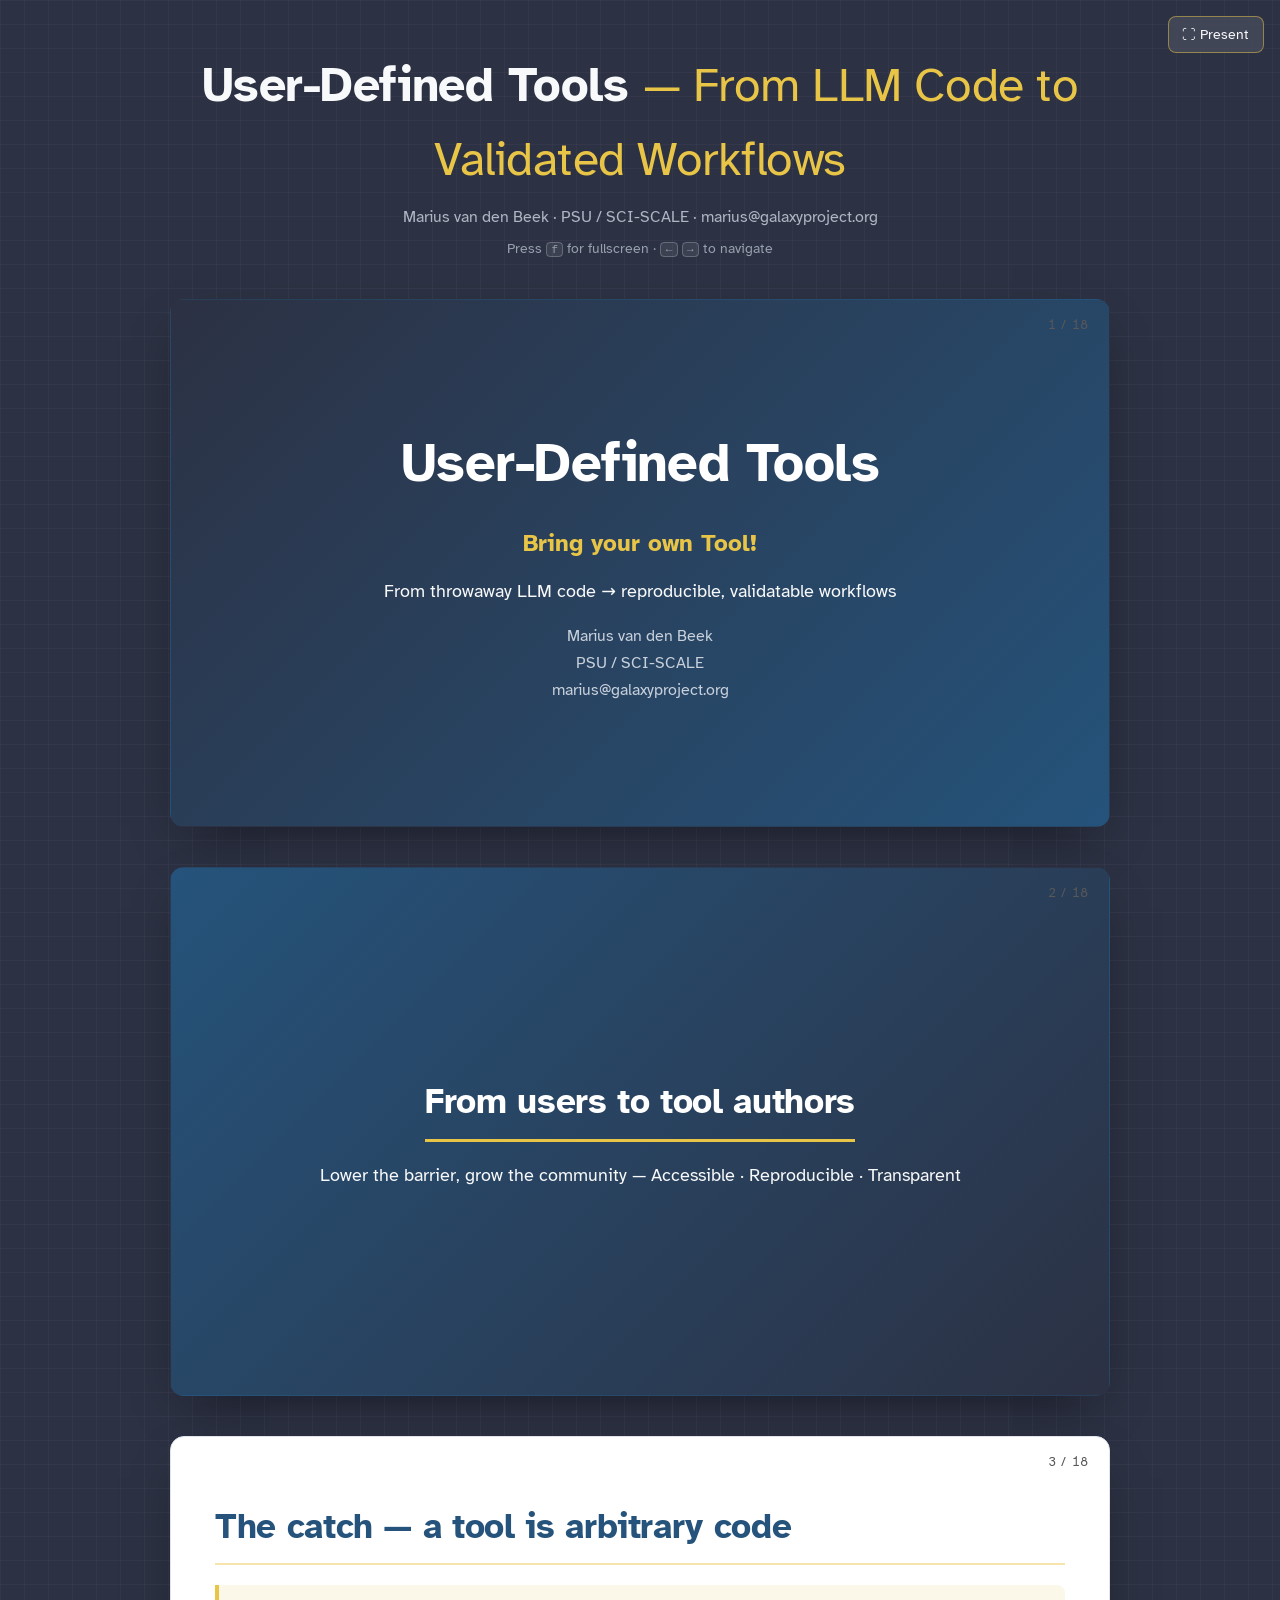
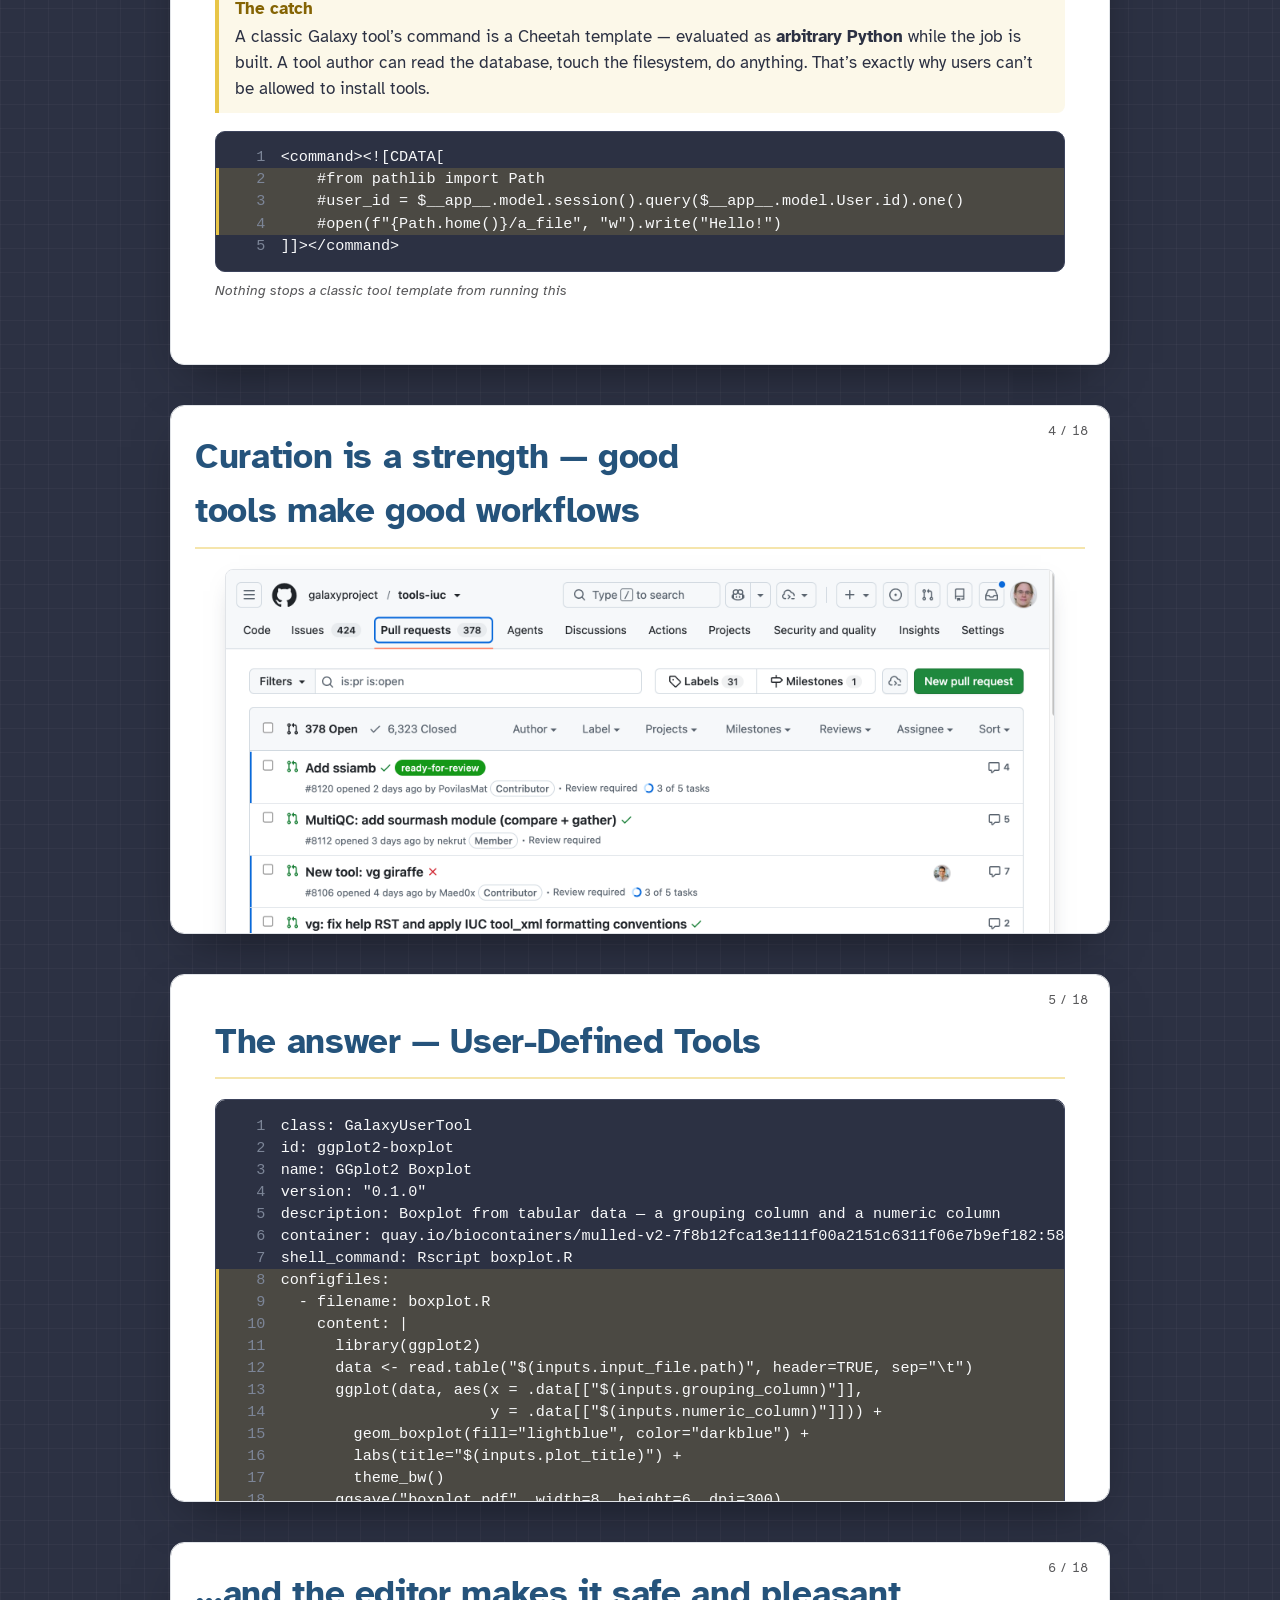
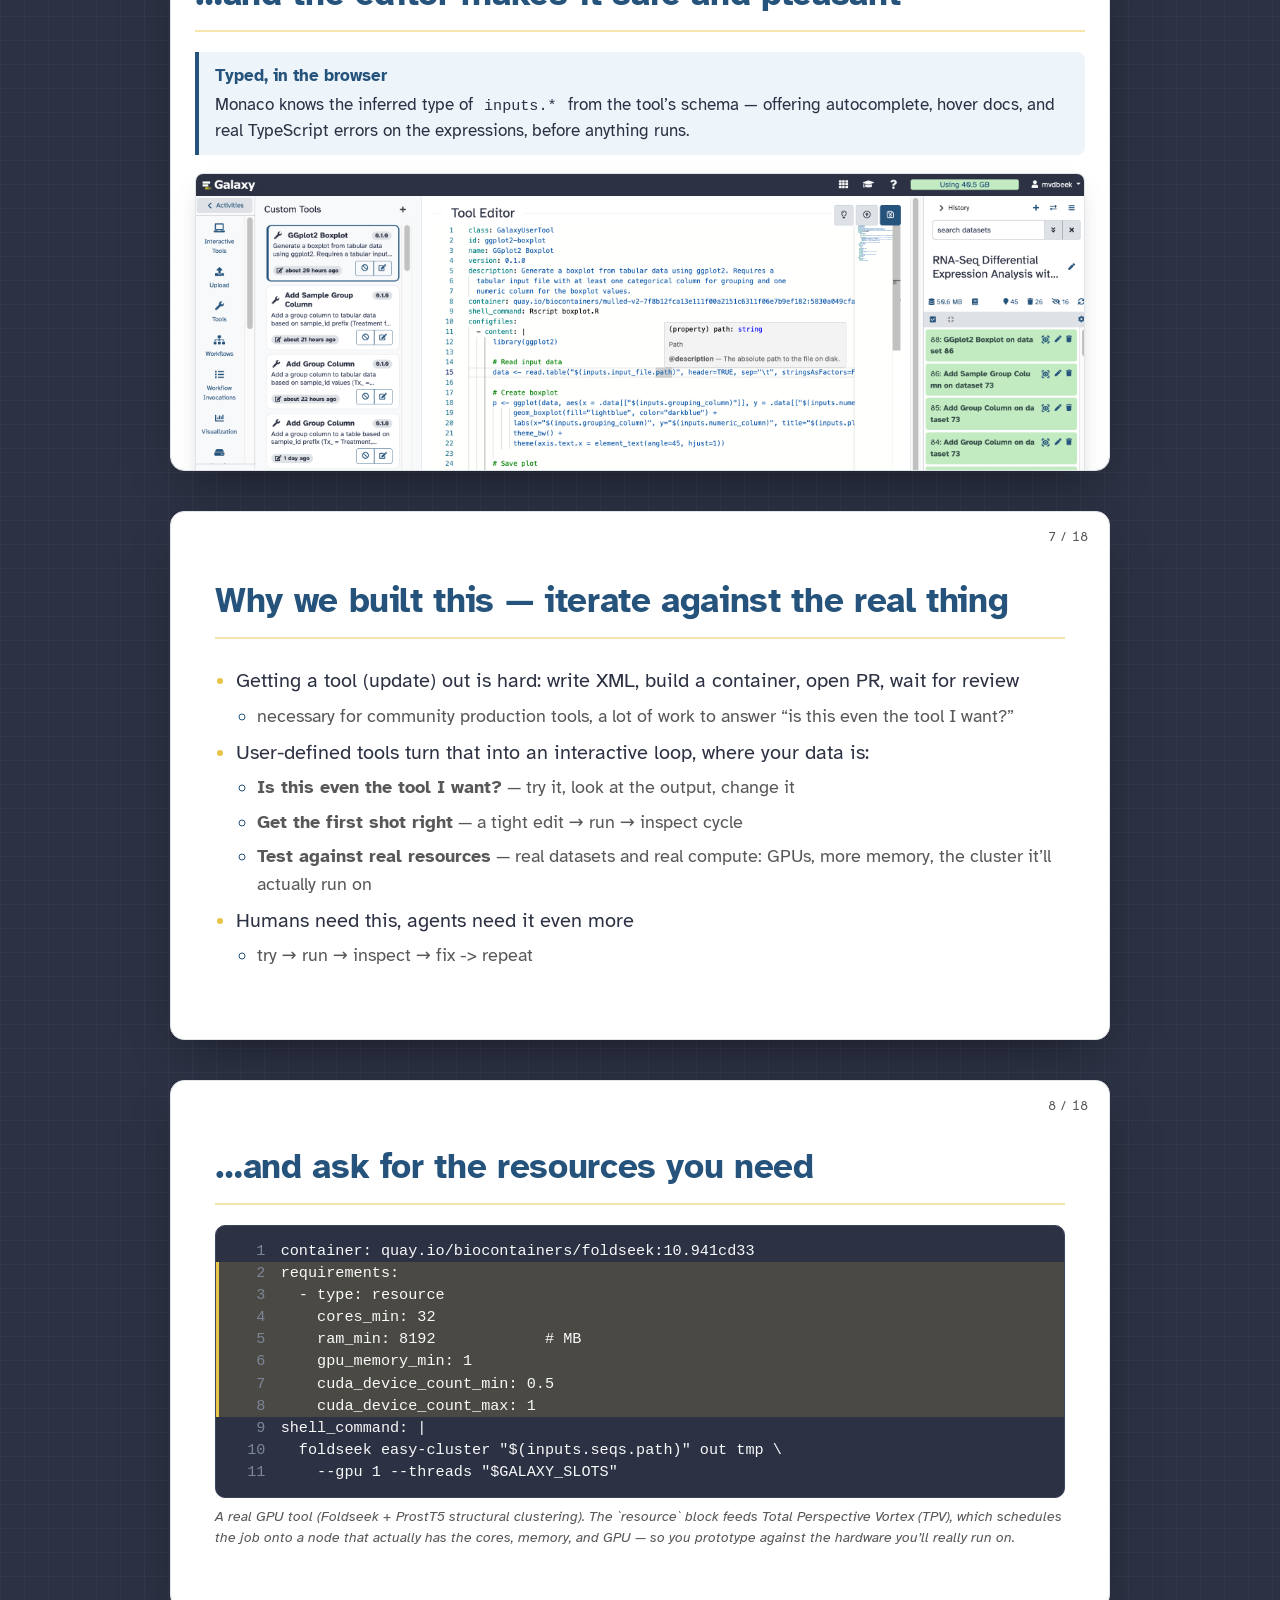
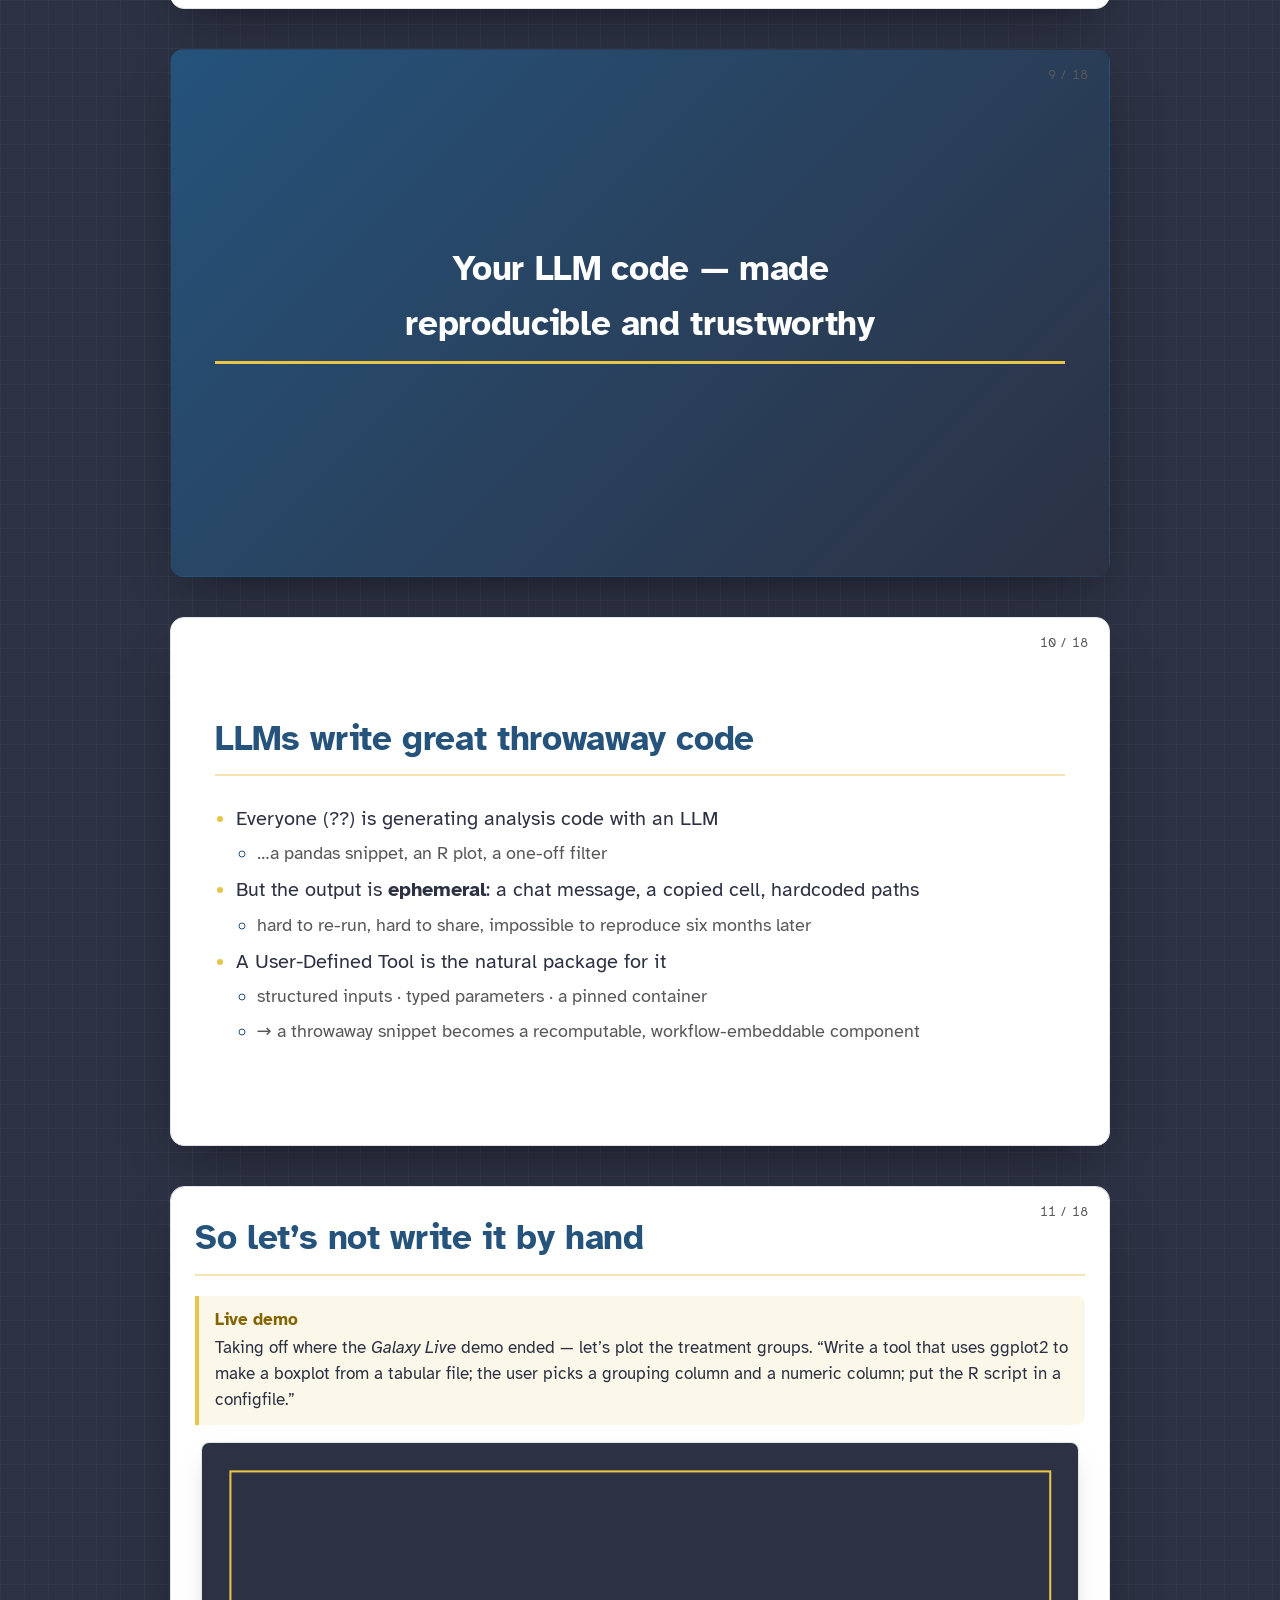
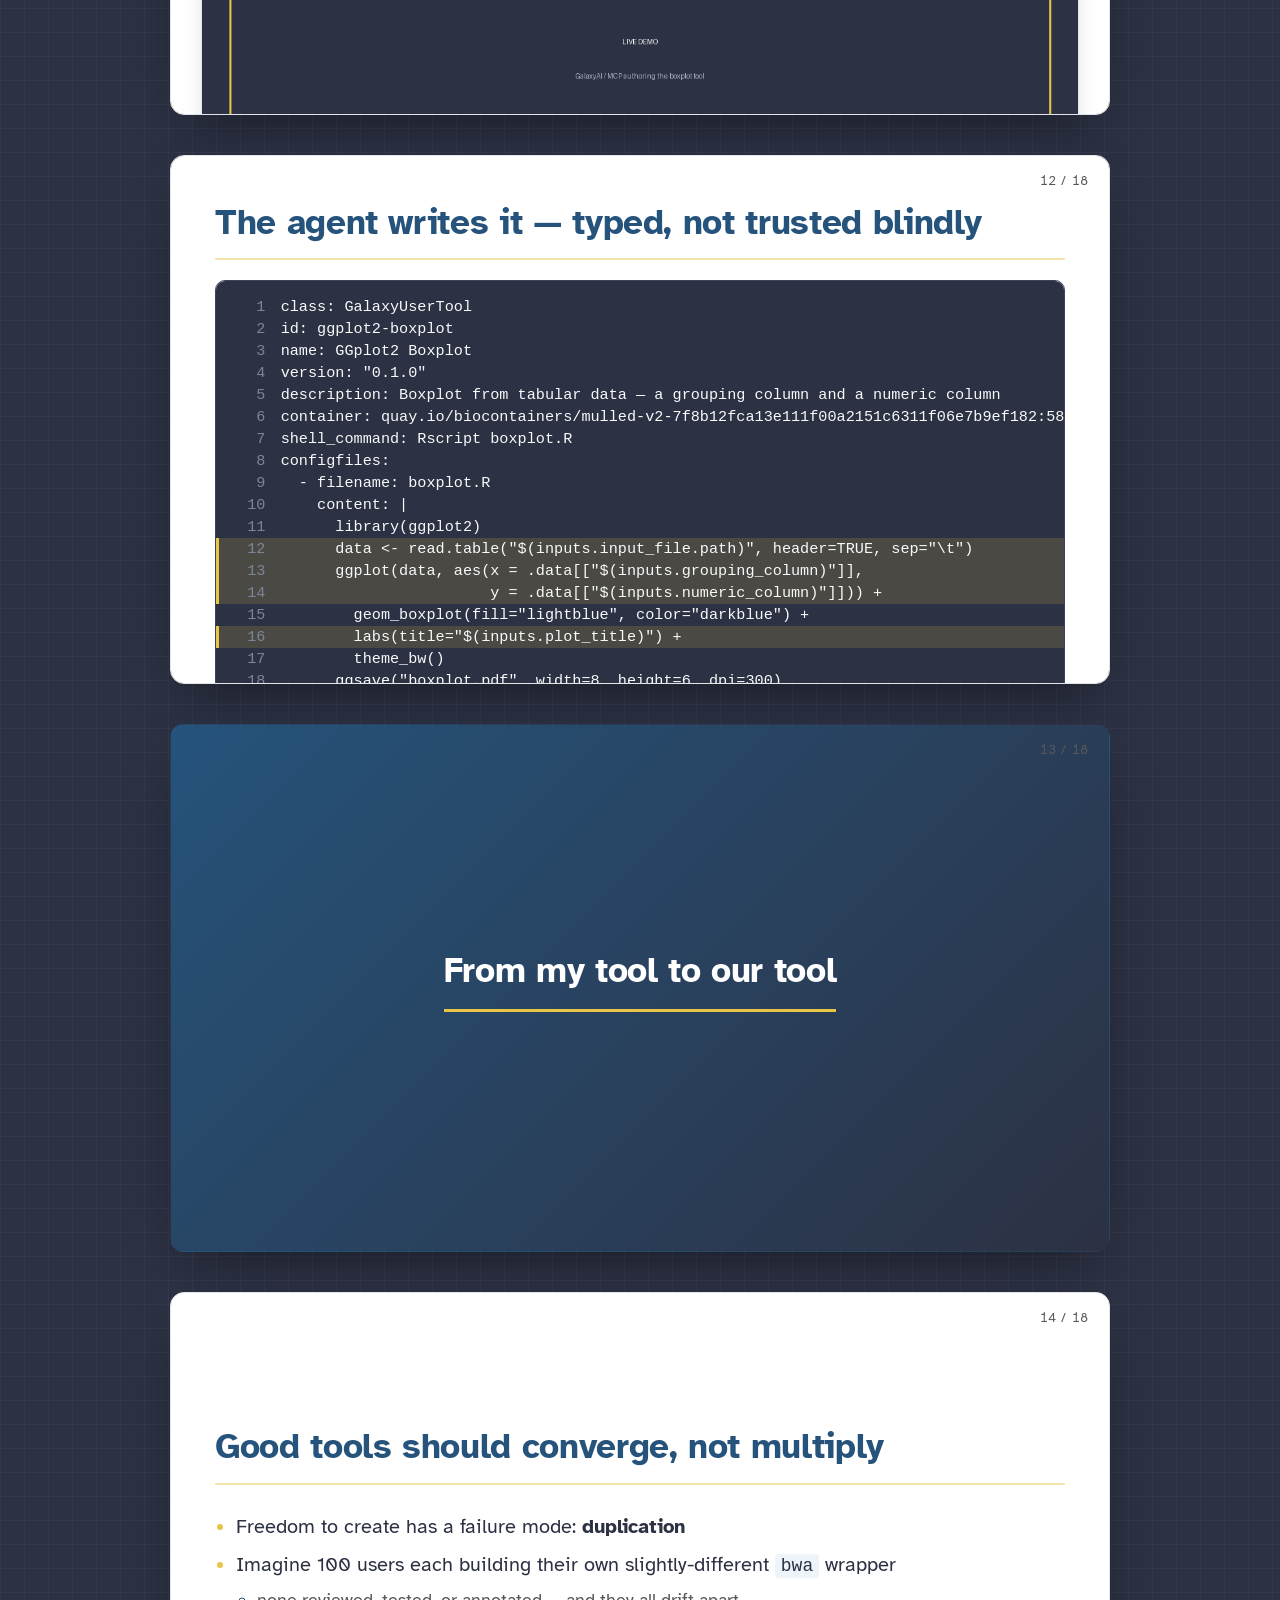
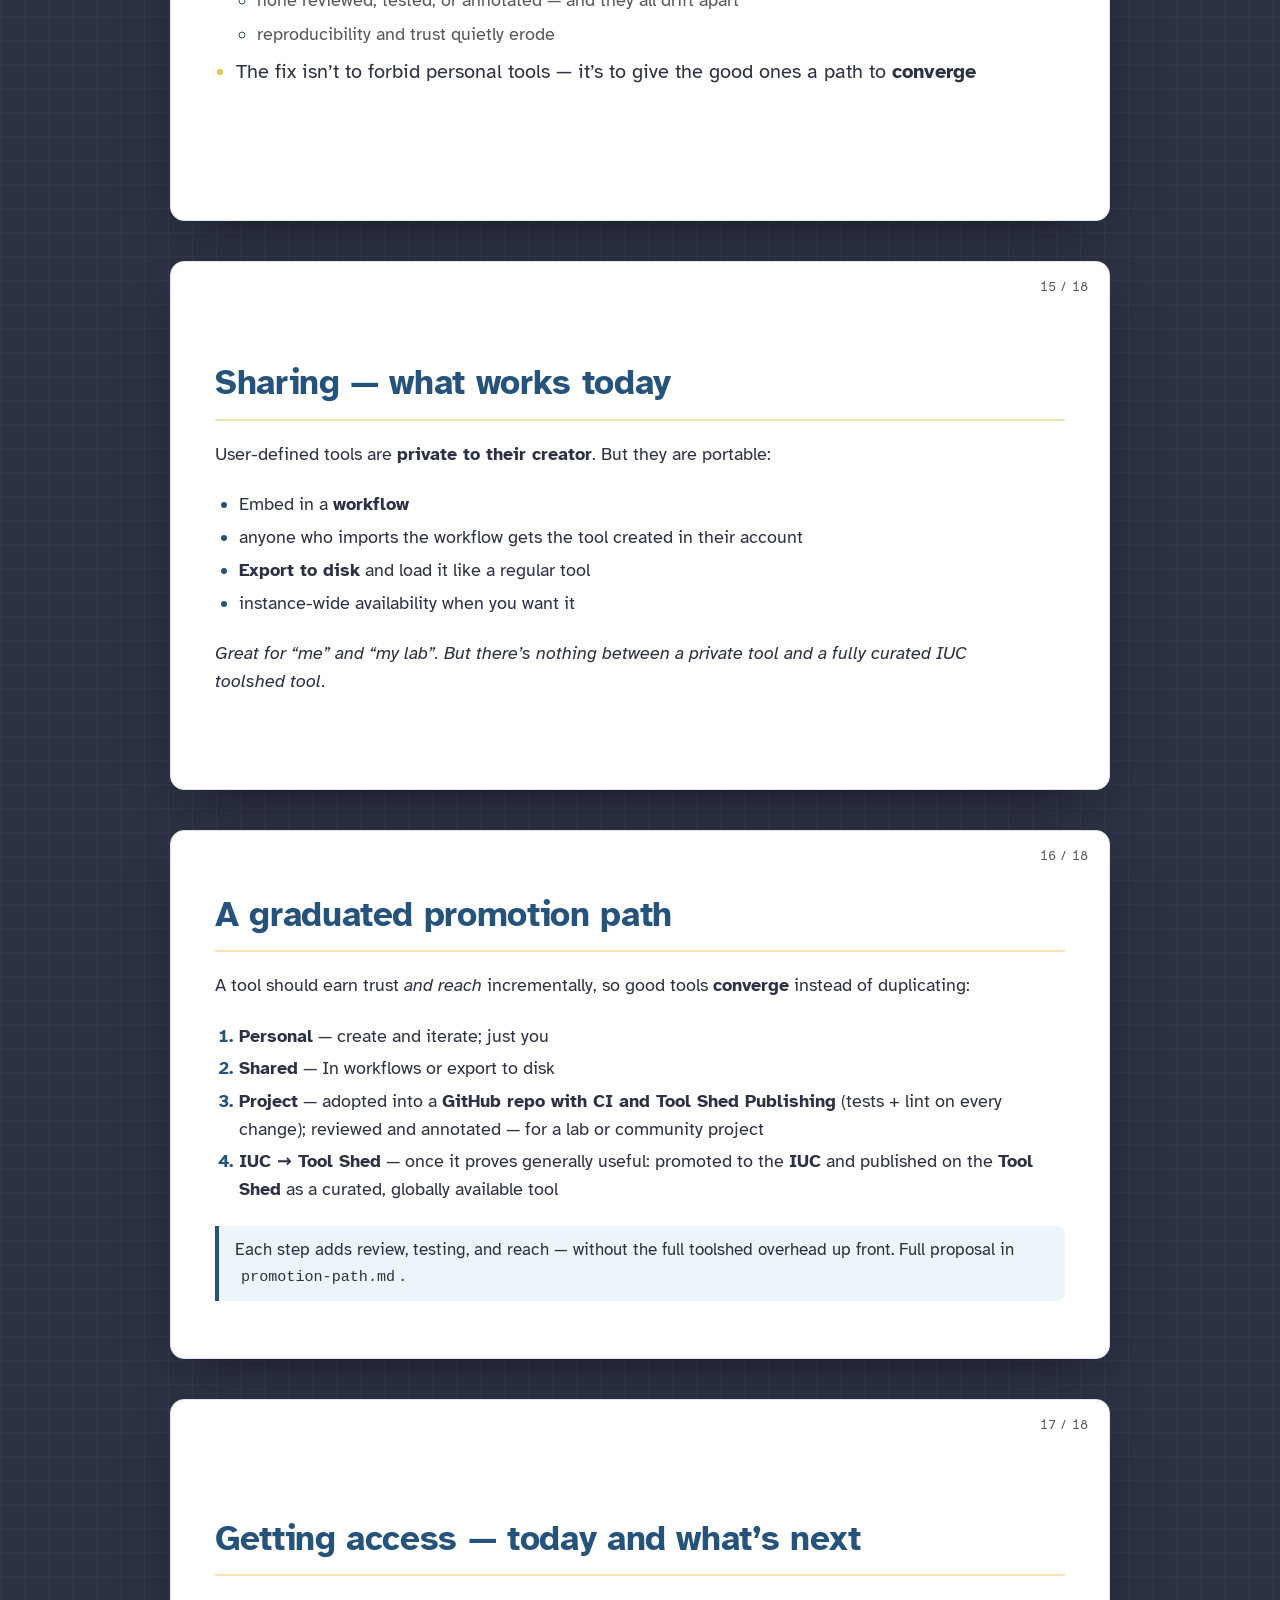
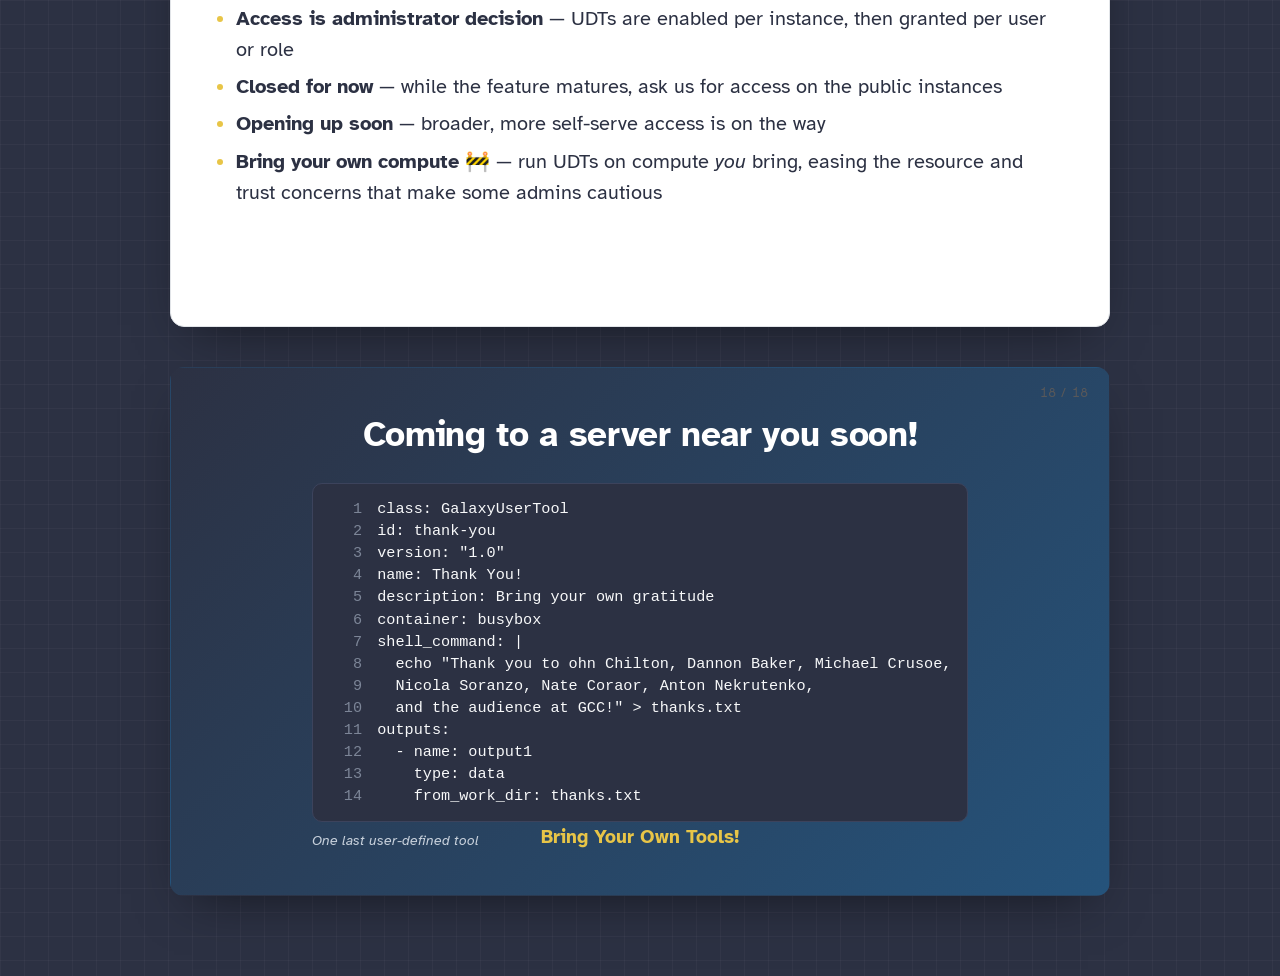
==== udt/slides.html @ f03329ed "Reframe Slide 11 live demo: continue the Galaxy Live demo, plot treatment groups" ====
<!DOCTYPE html>
<html lang="en">
<head>
<meta charset="utf-8">
<meta name="viewport" content="width=device-width, initial-scale=1">
<title>User-Defined Tools — From LLM Code to Validated Workflows</title>
<link rel="stylesheet" href="slides.css">
</head>
<body>
<div class="toolbar">
  <button id="presentBtn" title="Present — press f">&#9974; Present</button>
</div>
<header class="deck-header">
  <h1>User-Defined Tools <span>— From LLM Code to Validated Workflows</span></h1>
  <p>Marius van den Beek · PSU / SCI-SCALE · marius@galaxyproject.org</p>
  <p class="hint">Press <kbd>f</kbd> for fullscreen · <kbd>←</kbd> <kbd>→</kbd> to navigate</p>
</header>
<main class="deck">
  <section class="slide slide--title" id="slide-1" aria-label="Slide 1">
    <span class="slide__num">1 / 18</span>
    <h2 class="slide__title">User-Defined Tools</h2>
    <p class="slide__subtitle">Bring your own Tool!</p>
    <div class="slide__blocks">
      <p class="prose">From throwaway LLM code → reproducible, validatable workflows</p>
    </div>
    <div class="slide__meta"><p>Marius van den Beek</p><p>PSU / SCI-SCALE</p><p>marius@galaxyproject.org</p></div>
  </section>
  <section class="slide slide--section" id="slide-2" aria-label="Slide 2">
    <span class="slide__num">2 / 18</span>
    <h2 class="slide__title">From users to tool authors</h2>
    <div class="slide__blocks">
      <p class="prose">Lower the barrier, grow the community — Accessible · Reproducible · Transparent</p>
    </div>
  </section>
  <section class="slide slide--content" id="slide-3" aria-label="Slide 3">
    <span class="slide__num">3 / 18</span>
    <h2 class="slide__title">The catch — a tool is arbitrary code</h2>
    <div class="slide__blocks">
      <aside class="note note--warn"><span class="note__title">The catch</span><span>A classic Galaxy tool’s command is a Cheetah template — evaluated as <strong>arbitrary Python</strong> while the job is built. A tool author can read the database, touch the filesystem, do anything. That’s exactly why users can’t be allowed to install tools.</span></aside>
      <figure class="code"><pre class="language-xml"><code><span class="line"><span class="ln">1</span><span class="lc">&lt;command&gt;&lt;![CDATA[</span></span><span class="line hl"><span class="ln">2</span><span class="lc">    #from pathlib import Path</span></span><span class="line hl"><span class="ln">3</span><span class="lc">    #user_id = $__app__.model.session().query($__app__.model.User.id).one()</span></span><span class="line hl"><span class="ln">4</span><span class="lc">    #open(f&quot;{Path.home()}/a_file&quot;, &quot;w&quot;).write(&quot;Hello!&quot;)</span></span><span class="line"><span class="ln">5</span><span class="lc">]]&gt;&lt;/command&gt;</span></span></code></pre><figcaption>Nothing stops a classic tool template from running this</figcaption></figure>
    </div>
  </section>
  <section class="slide slide--content" id="slide-4" aria-label="Slide 4">
    <span class="slide__num">4 / 18</span>
    <h2 class="slide__title">Curation is a strength — good tools make good workflows</h2>
    <div class="slide__blocks">
      <figure class="shot"><img src="images/slide-06.png" alt="Slide 6 screenshot" loading="lazy"><figcaption>galaxyproject/tools-iuc: thousands of carefully reviewed tools — one of Galaxy’s greatest strengths. Trusted, reproducible tools are exactly what make trusted, reproducible workflows.</figcaption></figure>
      <aside class="note note--info"><span class="note__title">A high bar by design</span><span>not every need fits it: one-off, exploratory, “I have a labmeeting tomorrow.”</span></aside>
    </div>
  </section>
  <section class="slide slide--content" id="slide-5" aria-label="Slide 5">
    <span class="slide__num">5 / 18</span>
    <h2 class="slide__title">The answer — User-Defined Tools</h2>
    <div class="slide__blocks">
      <figure class="code"><pre class="language-yaml"><code><span class="line"><span class="ln">1</span><span class="lc">class: GalaxyUserTool</span></span><span class="line"><span class="ln">2</span><span class="lc">id: ggplot2-boxplot</span></span><span class="line"><span class="ln">3</span><span class="lc">name: GGplot2 Boxplot</span></span><span class="line"><span class="ln">4</span><span class="lc">version: &quot;0.1.0&quot;</span></span><span class="line"><span class="ln">5</span><span class="lc">description: Boxplot from tabular data — a grouping column and a numeric column</span></span><span class="line"><span class="ln">6</span><span class="lc">container: quay.io/biocontainers/mulled-v2-7f8b12fca13e111f00a2151c6311f06e7b9ef182:5830a049cfa83bf9728d3496544e64969e1ef789-0</span></span><span class="line"><span class="ln">7</span><span class="lc">shell_command: Rscript boxplot.R</span></span><span class="line hl"><span class="ln">8</span><span class="lc">configfiles:</span></span><span class="line hl"><span class="ln">9</span><span class="lc">  - filename: boxplot.R</span></span><span class="line hl"><span class="ln">10</span><span class="lc">    content: |</span></span><span class="line hl"><span class="ln">11</span><span class="lc">      library(ggplot2)</span></span><span class="line hl"><span class="ln">12</span><span class="lc">      data &lt;- read.table(&quot;$(inputs.input_file.path)&quot;, header=TRUE, sep=&quot;\t&quot;)</span></span><span class="line hl"><span class="ln">13</span><span class="lc">      ggplot(data, aes(x = .data[[&quot;$(inputs.grouping_column)&quot;]],</span></span><span class="line hl"><span class="ln">14</span><span class="lc">                       y = .data[[&quot;$(inputs.numeric_column)&quot;]])) +</span></span><span class="line hl"><span class="ln">15</span><span class="lc">        geom_boxplot(fill=&quot;lightblue&quot;, color=&quot;darkblue&quot;) +</span></span><span class="line hl"><span class="ln">16</span><span class="lc">        labs(title=&quot;$(inputs.plot_title)&quot;) +</span></span><span class="line hl"><span class="ln">17</span><span class="lc">        theme_bw()</span></span><span class="line hl"><span class="ln">18</span><span class="lc">      ggsave(&quot;boxplot.pdf&quot;, width=8, height=6, dpi=300)</span></span><span class="line"><span class="ln">19</span><span class="lc">inputs:</span></span><span class="line"><span class="ln">20</span><span class="lc">  - {name: input_file, type: data, format: tabular}</span></span><span class="line"><span class="ln">21</span><span class="lc">  - {name: grouping_column, type: text}</span></span><span class="line"><span class="ln">22</span><span class="lc">  - {name: numeric_column, type: text}</span></span><span class="line"><span class="ln">23</span><span class="lc">  - {name: plot_title, type: text}</span></span><span class="line"><span class="ln">24</span><span class="lc">outputs:</span></span><span class="line"><span class="ln">25</span><span class="lc">  - {name: plot, type: data, format: pdf, from_work_dir: boxplot.pdf}</span></span></code></pre><figcaption>Anatomy of a User-Defined Tool: typed inputs, a pinned container, and the R script itself in a `configfile` — safe to build and run. For the personal and the exploratory; curated tools stay the backbone.</figcaption></figure>
    </div>
  </section>
  <section class="slide slide--content" id="slide-6" aria-label="Slide 6">
    <span class="slide__num">6 / 18</span>
    <h2 class="slide__title">…and the editor makes it safe and pleasant</h2>
    <div class="slide__blocks">
      <aside class="note note--info"><span class="note__title">Typed, in the browser</span><span>Monaco knows the inferred type of <code>inputs.*</code> from the tool’s schema — offering autocomplete, hover docs, and real TypeScript errors on the expressions, before anything runs.</span></aside>
      <figure class="shot"><img src="images/slide-10.png" alt="Slide 10 screenshot" loading="lazy"><figcaption>The live Tool Editor — the same boxplot tool: type-aware hover docs and inline errors, driven by the generated schema</figcaption></figure>
    </div>
  </section>
  <section class="slide slide--content" id="slide-7" aria-label="Slide 7">
    <span class="slide__num">7 / 18</span>
    <h2 class="slide__title">Why we built this — iterate against the real thing</h2>
    <div class="slide__body"><ul><li>Getting a tool (update) out is hard: write XML, build a container, open PR, wait for review<ul><li>necessary for community production tools, a lot of work to answer “is this even the tool I want?”</li></ul></li><li>User-defined tools turn that into an interactive loop, where your data is:<ul><li><strong>Is this even the tool I want?</strong> — try it, look at the output, change it</li><li><strong>Get the first shot right</strong> — a tight edit → run → inspect cycle</li><li><strong>Test against real resources</strong> — real datasets and real compute: GPUs, more memory, the cluster it’ll actually run on</li></ul></li><li>Humans need this, agents need it even more<ul><li>try → run → inspect → fix -&gt; repeat</li></ul></li></ul></div>
  </section>
  <section class="slide slide--content" id="slide-8" aria-label="Slide 8">
    <span class="slide__num">8 / 18</span>
    <h2 class="slide__title">…and ask for the resources you need</h2>
    <div class="slide__blocks">
      <figure class="code"><pre class="language-yaml"><code><span class="line"><span class="ln">1</span><span class="lc">container: quay.io/biocontainers/foldseek:10.941cd33</span></span><span class="line hl"><span class="ln">2</span><span class="lc">requirements:</span></span><span class="line hl"><span class="ln">3</span><span class="lc">  - type: resource</span></span><span class="line hl"><span class="ln">4</span><span class="lc">    cores_min: 32</span></span><span class="line hl"><span class="ln">5</span><span class="lc">    ram_min: 8192            # MB</span></span><span class="line hl"><span class="ln">6</span><span class="lc">    gpu_memory_min: 1</span></span><span class="line hl"><span class="ln">7</span><span class="lc">    cuda_device_count_min: 0.5</span></span><span class="line hl"><span class="ln">8</span><span class="lc">    cuda_device_count_max: 1</span></span><span class="line"><span class="ln">9</span><span class="lc">shell_command: |</span></span><span class="line"><span class="ln">10</span><span class="lc">  foldseek easy-cluster &quot;$(inputs.seqs.path)&quot; out tmp \</span></span><span class="line"><span class="ln">11</span><span class="lc">    --gpu 1 --threads &quot;$GALAXY_SLOTS&quot;</span></span></code></pre><figcaption>A real GPU tool (Foldseek + ProstT5 structural clustering). The `resource` block feeds Total Perspective Vortex (TPV), which schedules the job onto a node that actually has the cores, memory, and GPU — so you prototype against the hardware you’ll really run on.</figcaption></figure>
    </div>
  </section>
  <section class="slide slide--section" id="slide-9" aria-label="Slide 9">
    <span class="slide__num">9 / 18</span>
    <h2 class="slide__title">Your LLM code — made reproducible and trustworthy</h2>
  </section>
  <section class="slide slide--content" id="slide-10" aria-label="Slide 10">
    <span class="slide__num">10 / 18</span>
    <h2 class="slide__title">LLMs write great throwaway code</h2>
    <div class="slide__body"><ul><li>Everyone (??) is generating analysis code with an LLM<ul><li>…a pandas snippet, an R plot, a one-off filter</li></ul></li><li>But the output is <strong>ephemeral</strong>: a chat message, a copied cell, hardcoded paths<ul><li>hard to re-run, hard to share, impossible to reproduce six months later</li></ul></li><li>A User-Defined Tool is the natural package for it<ul><li>structured inputs · typed parameters · a pinned container</li><li>→ a throwaway snippet becomes a recomputable, workflow-embeddable component</li></ul></li></ul></div>
  </section>
  <section class="slide slide--content" id="slide-11" aria-label="Slide 11">
    <span class="slide__num">11 / 18</span>
    <h2 class="slide__title">So let’s not write it by hand</h2>
    <div class="slide__blocks">
      <aside class="note note--warn"><span class="note__title">Live demo</span><span>Taking off where the <em>Galaxy Live</em> demo ended — let’s plot the treatment groups. “Write a tool that uses ggplot2 to make a boxplot from a tabular file; the user picks a grouping column and a numeric column; put the R script in a configfile.”</span></aside>
      <figure class="shot"><a href="https://test.galaxyproject.org" target="_blank" rel="noopener" title="Open https://test.galaxyproject.org"><img src="images/slide-99.png" alt="Slide 99 screenshot" loading="lazy"></a><figcaption>Click to launch test.galaxyproject.org — GalaxyAI (shipped as a FastMCP server), or Claude / Orbit over MCP + a skill, authors the User-Defined Tool, multi-step, from that one sentence</figcaption></figure>
    </div>
  </section>
  <section class="slide slide--content" id="slide-12" aria-label="Slide 12">
    <span class="slide__num">12 / 18</span>
    <h2 class="slide__title">The agent writes it — typed, not trusted blindly</h2>
    <div class="slide__blocks">
      <figure class="code"><pre class="language-yaml"><code><span class="line"><span class="ln">1</span><span class="lc">class: GalaxyUserTool</span></span><span class="line"><span class="ln">2</span><span class="lc">id: ggplot2-boxplot</span></span><span class="line"><span class="ln">3</span><span class="lc">name: GGplot2 Boxplot</span></span><span class="line"><span class="ln">4</span><span class="lc">version: &quot;0.1.0&quot;</span></span><span class="line"><span class="ln">5</span><span class="lc">description: Boxplot from tabular data — a grouping column and a numeric column</span></span><span class="line"><span class="ln">6</span><span class="lc">container: quay.io/biocontainers/mulled-v2-7f8b12fca13e111f00a2151c6311f06e7b9ef182:5830a049cfa83bf9728d3496544e64969e1ef789-0</span></span><span class="line"><span class="ln">7</span><span class="lc">shell_command: Rscript boxplot.R</span></span><span class="line"><span class="ln">8</span><span class="lc">configfiles:</span></span><span class="line"><span class="ln">9</span><span class="lc">  - filename: boxplot.R</span></span><span class="line"><span class="ln">10</span><span class="lc">    content: |</span></span><span class="line"><span class="ln">11</span><span class="lc">      library(ggplot2)</span></span><span class="line hl"><span class="ln">12</span><span class="lc">      data &lt;- read.table(&quot;$(inputs.input_file.path)&quot;, header=TRUE, sep=&quot;\t&quot;)</span></span><span class="line hl"><span class="ln">13</span><span class="lc">      ggplot(data, aes(x = .data[[&quot;$(inputs.grouping_column)&quot;]],</span></span><span class="line hl"><span class="ln">14</span><span class="lc">                       y = .data[[&quot;$(inputs.numeric_column)&quot;]])) +</span></span><span class="line"><span class="ln">15</span><span class="lc">        geom_boxplot(fill=&quot;lightblue&quot;, color=&quot;darkblue&quot;) +</span></span><span class="line hl"><span class="ln">16</span><span class="lc">        labs(title=&quot;$(inputs.plot_title)&quot;) +</span></span><span class="line"><span class="ln">17</span><span class="lc">        theme_bw()</span></span><span class="line"><span class="ln">18</span><span class="lc">      ggsave(&quot;boxplot.pdf&quot;, width=8, height=6, dpi=300)</span></span><span class="line"><span class="ln">19</span><span class="lc">inputs:</span></span><span class="line"><span class="ln">20</span><span class="lc">  - {name: input_file, type: data, format: tabular}</span></span><span class="line"><span class="ln">21</span><span class="lc">  - {name: grouping_column, type: text}</span></span><span class="line"><span class="ln">22</span><span class="lc">  - {name: numeric_column, type: text}</span></span><span class="line"><span class="ln">23</span><span class="lc">  - {name: plot_title, type: text}</span></span><span class="line"><span class="ln">24</span><span class="lc">outputs:</span></span><span class="line"><span class="ln">25</span><span class="lc">  - {name: plot, type: data, format: pdf, from_work_dir: boxplot.pdf}</span></span></code></pre><figcaption>The agent produced exactly this. Every `$(inputs.*)` in the R script is type-checked by Monaco against the tool’s schema — generated code that doesn’t type-check never runs.</figcaption></figure>
    </div>
  </section>
  <section class="slide slide--section" id="slide-13" aria-label="Slide 13">
    <span class="slide__num">13 / 18</span>
    <h2 class="slide__title">From my tool to our tool</h2>
  </section>
  <section class="slide slide--content" id="slide-14" aria-label="Slide 14">
    <span class="slide__num">14 / 18</span>
    <h2 class="slide__title">Good tools should converge, not multiply</h2>
    <div class="slide__body"><ul><li>Freedom to create has a failure mode: <strong>duplication</strong></li><li>Imagine 100 users each building their own slightly-different <code>bwa</code> wrapper<ul><li>none reviewed, tested, or annotated — and they all drift apart</li><li>reproducibility and trust quietly erode</li></ul></li><li>The fix isn’t to forbid personal tools — it’s to give the good ones a path to <strong>converge</strong></li></ul></div>
  </section>
  <section class="slide slide--content" id="slide-15" aria-label="Slide 15">
    <span class="slide__num">15 / 18</span>
    <h2 class="slide__title">Sharing — what works today</h2>
    <div class="slide__blocks">
      <p class="prose">User-defined tools are <strong>private to their creator</strong>. But they are portable:</p>
      <ul class="doc"><li>Embed in a <strong>workflow</strong></li><li>anyone who imports the workflow gets the tool created in their account</li><li><strong>Export to disk</strong> and load it like a regular tool</li><li>instance-wide availability when you want it</li></ul>
      <p class="prose"><em>Great for “me” and “my lab”. But there’s nothing between a private tool and a fully curated IUC toolshed tool.</em></p>
    </div>
  </section>
  <section class="slide slide--content" id="slide-16" aria-label="Slide 16">
    <span class="slide__num">16 / 18</span>
    <h2 class="slide__title">A graduated promotion path</h2>
    <div class="slide__blocks">
      <p class="prose">A tool should earn trust <em>and reach</em> incrementally, so good tools <strong>converge</strong> instead of duplicating:</p>
      <ol class="doc"><li><strong>Personal</strong> — create and iterate; just you</li><li><strong>Shared</strong> — In workflows or export to disk</li><li><strong>Project</strong> — adopted into a <strong>GitHub repo with CI and Tool Shed Publishing</strong> (tests + lint on every change); reviewed and annotated — for a lab or community project</li><li><strong>IUC → Tool Shed</strong> — once it proves generally useful: promoted to the <strong>IUC</strong> and published on the <strong>Tool Shed</strong> as a curated, globally available tool</li></ol>
      <aside class="note note--info"><span>Each step adds review, testing, and reach — without the full toolshed overhead up front. Full proposal in <code>promotion-path.md</code>.</span></aside>
    </div>
  </section>
  <section class="slide slide--content" id="slide-17" aria-label="Slide 17">
    <span class="slide__num">17 / 18</span>
    <h2 class="slide__title">Getting access — today and what’s next</h2>
    <div class="slide__body"><ul><li><strong>Access is administrator decision</strong> — UDTs are enabled per instance, then granted per user or role</li><li><strong>Closed for now</strong> — while the feature matures, ask us for access on the public instances</li><li><strong>Opening up soon</strong> — broader, more self-serve access is on the way</li><li><strong>Bring your own compute</strong> 🚧 — run UDTs on compute <em>you</em> bring, easing the resource and trust concerns that make some admins cautious</li></ul></div>
  </section>
  <section class="slide slide--closing" id="slide-18" aria-label="Slide 18">
    <span class="slide__num">18 / 18</span>
    <h2 class="slide__title">Coming to a server near you soon!</h2>
    <div class="slide__blocks">
      <figure class="code"><pre class="language-yaml"><code><span class="line"><span class="ln">1</span><span class="lc">class: GalaxyUserTool</span></span><span class="line"><span class="ln">2</span><span class="lc">id: thank-you</span></span><span class="line"><span class="ln">3</span><span class="lc">version: &quot;1.0&quot;</span></span><span class="line"><span class="ln">4</span><span class="lc">name: Thank You!</span></span><span class="line"><span class="ln">5</span><span class="lc">description: Bring your own gratitude</span></span><span class="line"><span class="ln">6</span><span class="lc">container: busybox</span></span><span class="line"><span class="ln">7</span><span class="lc">shell_command: |</span></span><span class="line"><span class="ln">8</span><span class="lc">  echo &quot;Thank you to ohn Chilton, Dannon Baker, Michael Crusoe,</span></span><span class="line"><span class="ln">9</span><span class="lc">  Nicola Soranzo, Nate Coraor, Anton Nekrutenko,</span></span><span class="line"><span class="ln">10</span><span class="lc">  and the audience at GCC!&quot; &gt; thanks.txt</span></span><span class="line"><span class="ln">11</span><span class="lc">outputs:</span></span><span class="line"><span class="ln">12</span><span class="lc">  - name: output1</span></span><span class="line"><span class="ln">13</span><span class="lc">    type: data</span></span><span class="line"><span class="ln">14</span><span class="lc">    from_work_dir: thanks.txt</span></span></code></pre><figcaption>One last user-defined tool</figcaption></figure>
    </div>
    <div class="slide__meta"><p>Bring Your Own Tools!</p></div>
  </section>
</main>
<script>
(function () {
  const slides = Array.from(document.querySelectorAll('.slide'));
  const body = document.body;
  const isPresent = () => body.classList.contains('present');
  function nearest() {
    let best = 0, bd = Infinity;
    slides.forEach((s, idx) => {
      const d = Math.abs(s.getBoundingClientRect().top);
      if (d < bd) { bd = d; best = idx; }
    });
    return best;
  }
  function go(n) {
    const i = Math.max(0, Math.min(slides.length - 1, n));
    slides[i].scrollIntoView({ behavior: 'smooth', block: 'start' });
  }
  function restore(i) {
    // after the layout reflows out of present mode, bring the slide we were
    // on back into view (instant, no animation)
    requestAnimationFrame(() =>
      slides[i].scrollIntoView({ block: 'center' }));
  }
  function fitSlide(s) {
    // shrink a slide's content (via --fit) just enough that it stops
    // overflowing — so tall code/bullets fit without scrolling. The content
    // scrolls inside .slide__blocks (max-height:100%), so check that box too.
    const box = s.querySelector('.slide__blocks') || s.querySelector('.slide__body');
    const overflows = () =>
      s.scrollHeight > s.clientHeight + 1 ||
      (box && box.scrollHeight > box.clientHeight + 1);
    s.style.setProperty('--fit', '1');
    let fit = 1, guard = 0;
    while (overflows() && fit > 0.5 && guard++ < 24) {
      fit -= 0.05;
      s.style.setProperty('--fit', fit.toFixed(2));
    }
  }
  function fitAll() { if (isPresent()) slides.forEach(fitSlide); }
  function unfit() { slides.forEach((s) => s.style.removeProperty('--fit')); }
  function present(on) {
    if (on) {
      body.classList.add('present');
      const el = document.documentElement;
      if (el.requestFullscreen) el.requestFullscreen().catch(() => {});
      requestAnimationFrame(() => { fitAll(); go(nearest()); });
    } else {
      const i = nearest();
      body.classList.remove('present');
      unfit();
      if (document.fullscreenElement) document.exitFullscreen();
      restore(i);
    }
  }
  document.getElementById('presentBtn')
    .addEventListener('click', () => present(!isPresent()));
  document.addEventListener('fullscreenchange', () => {
    // catches Esc / OS-level fullscreen exit; keep our current slide
    if (!document.fullscreenElement && isPresent()) {
      const i = nearest();
      body.classList.remove('present');
      unfit();
      restore(i);
    }
  });
  let fitTimer;
  window.addEventListener('resize', () => {
    clearTimeout(fitTimer);
    fitTimer = setTimeout(fitAll, 150);
  });
  if (document.fonts && document.fonts.ready) document.fonts.ready.then(fitAll);
  document.addEventListener('keydown', (e) => {
    if (['ArrowRight', 'ArrowDown', 'PageDown', ' '].includes(e.key)) { e.preventDefault(); go(nearest() + 1); }
    else if (['ArrowLeft', 'ArrowUp', 'PageUp'].includes(e.key)) { e.preventDefault(); go(nearest() - 1); }
    else if (e.key === 'f' || e.key === 'F') { present(!isPresent()); }
    else if (e.key === 'Home') { e.preventDefault(); go(0); }
    else if (e.key === 'End') { e.preventDefault(); go(slides.length - 1); }
  });
})();
</script>
</body>
</html>
---- udt/slides.css ----
/* Galaxy Tools 2.0 — slide deck styles
   Palette & conventions aligned with galaxyproject/foundry global.css.
   Each slide is a <section class="slide slide--TYPE">. */

@import url('https://fonts.googleapis.com/css2?family=Atkinson+Hyperlegible:ital,wght@0,400;0,700;1,400&display=swap');

:root {
  /* Galaxy brand */
  --galaxy-primary: #25537b;
  --galaxy-dark: #2c3143;
  --galaxy-dark-medium: #3c435c;
  --galaxy-gold: #ffd700;
  --galaxy-grey: #58585a;

  /* Accent — slightly desaturated gold */
  --accent: #25537b;          /* primary blue, for titles & links */
  --gold: #e8c547;
  --gold-hover: #f2d55a;

  /* Surfaces & text */
  --surface: #ffffff;
  --surface-raised: #f6f8fa;
  --surface-hover: #edf4fa;
  --ink: #2c3143;
  --muted: #58585a;
  --border: #d1d5db;
  --border-subtle: #e1e4e8;

  --bg: #2c3143;
  --slide-bg: #ffffff;
  --maxw: 980px;
  --radius: 14px;
  --gap: 2.5rem;

  --font-sans: 'Atkinson Hyperlegible', ui-sans-serif, system-ui, -apple-system, sans-serif;
  --font-mono: Monaco, Menlo, Consolas, 'Courier New', monospace;
}

* { box-sizing: border-box; }

body {
  margin: 0;
  font-family: var(--font-sans);
  color: var(--ink);
  line-height: 1.55;
  /* galaxy-dark base + subtle blueprint grid (foundry .bg-grid) */
  background:
    linear-gradient(to right, rgba(255,255,255,.03) 1px, transparent 1px) 0 0 / 24px 24px,
    linear-gradient(to bottom, rgba(255,255,255,.03) 1px, transparent 1px) 0 0 / 24px 24px,
    radial-gradient(1100px 560px at 15% -10%, #34507a 0%, transparent 60%),
    var(--bg);
}

:focus-visible { outline: 2px solid var(--gold); outline-offset: 2px; border-radius: 2px; }

/* ---- Deck header ---- */
.deck-header {
  max-width: var(--maxw);
  margin: 0 auto;
  padding: 3rem 1.25rem 1.5rem;
  color: #f8f9fa;
  text-align: center;
}
.deck-header h1 {
  font-size: clamp(1.8rem, 4vw, 3rem);
  margin: 0 0 .5rem;
  font-weight: 700;
  letter-spacing: -.01em;
}
.deck-header h1 span { color: var(--gold); font-weight: 400; }
.deck-header p { color: #aeb6c2; margin: 0; }

/* ---- Deck layout ---- */
.deck {
  max-width: var(--maxw);
  margin: 0 auto;
  padding: 1rem 1.25rem 5rem;
  display: flex;
  flex-direction: column;
  gap: var(--gap);
}

/* ---- A slide ---- */
.slide {
  position: relative;
  background: var(--slide-bg);
  border-radius: var(--radius);
  padding: 2.5rem 2.75rem;
  box-shadow: 0 20px 50px -22px rgba(0,0,0,.55);
  border: 1px solid var(--border-subtle);
  aspect-ratio: 16 / 9;        /* matches the original deck proportions */
  display: flex;
  flex-direction: column;
  justify-content: center;
  overflow: hidden;
}

.slide__num {
  position: absolute;
  top: 1rem; right: 1.25rem;
  font-size: .8rem;
  color: var(--muted);
  letter-spacing: .05em;
  font-variant-numeric: tabular-nums;
}

.slide__title {
  font-size: clamp(1.4rem, 3vw, 2.2rem);
  font-weight: 700;
  letter-spacing: -.01em;
  margin: 0 0 1.25rem;
  color: var(--galaxy-primary);
  text-wrap: balance;
}
/* Foundry h2 convention: gold underline on left-aligned content headings */
.slide--content .slide__title {
  border-bottom: 2px solid color-mix(in srgb, var(--gold) 45%, transparent);
  padding-bottom: .5rem;
}

.slide__subtitle {
  font-size: 1.5rem;
  font-weight: 700;
  color: var(--gold);
  margin: 0 0 1rem;
}

.slide__body ul { margin: .4rem 0; padding-left: 1.3rem; }
.slide__body > ul { font-size: 1.25rem; }
.slide__body li { margin: .4rem 0; text-wrap: pretty; }
.slide__body li::marker { color: var(--gold); }
.slide__body ul ul { font-size: .9em; color: var(--muted); }
.slide__body ul ul li::marker { color: var(--galaxy-primary); }

.slide__meta { color: var(--muted); margin-top: 1rem; }
.slide__meta p { margin: .15rem 0; }

/* ---- Slide blocks (code / notes / images / doc text) ---- */
/* Row-wrap: two code boxes sit side-by-side; everything else spans the row. */
.slide__blocks {
  display: flex; flex-flow: row wrap;
  justify-content: center; align-items: stretch;
  gap: 1.1rem; min-height: 0; width: 100%;
}
.slide__blocks > figure.code { flex: 1 1 32ch; min-width: 0; max-width: 100%; }
.slide__blocks > .note,
.slide__blocks > .prose,
.slide__blocks > ul.doc,
.slide__blocks > ol.doc,
.slide__blocks > figure.shot { flex-basis: 100%; }

/* Code blocks: line-numbered, individually highlightable lines */
figure.code { margin: 0; }
figure.code pre {
  margin: 0;
  background: var(--galaxy-dark);
  color: #f8f9fa;
  border-radius: 10px;
  padding: .9rem 0;
  overflow: auto;
  font-family: var(--font-mono);
  font-size: clamp(.7rem, 1.4vw, .95rem);
  line-height: 1.45;
  border: 1px solid var(--galaxy-dark-medium);
}
figure.code .line { display: block; padding: 0 1rem; white-space: pre; }
figure.code .line.hl {
  background: color-mix(in srgb, var(--gold) 16%, transparent);
  box-shadow: inset 3px 0 0 var(--gold);
}
figure.code .ln {
  display: inline-block;
  width: 2.2em;
  margin-right: 1em;
  text-align: right;
  color: #7c8597;
  user-select: none;
}
figure.code figcaption,
figure.shot figcaption {
  margin-top: .5rem;
  font-size: .85rem;
  color: var(--muted);
  font-style: italic;
}

/* Callouts (tooltip text, errors, build notes) */
.note {
  border-left: 4px solid var(--galaxy-primary);
  background: var(--surface-hover);
  padding: .7rem 1rem;
  border-radius: 0 8px 8px 0;
  font-size: 1.05rem;
}
.note--warn {
  border-color: var(--gold);
  background: color-mix(in srgb, var(--gold) 12%, var(--surface));
}
.note__title { display: block; font-weight: 700; color: var(--galaxy-primary); margin-bottom: .15rem; }
.note--warn .note__title { color: #856404; }

/* Inline code, Galaxy-style */
.note code, .doc code, .slide__body code {
  background: var(--surface-hover);
  padding: .12rem .375rem;
  border-radius: 4px;
  font-family: var(--font-mono);
  font-size: .9em;
  font-weight: 500;
}

/* Screenshots kept for UI context */
figure.shot { margin: 0; text-align: center; }
figure.shot img {
  max-width: 100%;
  max-height: 55vh;
  object-fit: contain;
  border-radius: 8px;
  border: 1px solid var(--border-subtle);
  box-shadow: 0 8px 24px -14px rgba(44,49,67,.5);
}
/* clickable screenshot (e.g. launch the live demo) — signal interactivity */
figure.shot a { display: inline-block; cursor: pointer; }
figure.shot a img { transition: transform .12s, box-shadow .12s, outline-color .12s; outline: 2px solid transparent; }
figure.shot a:hover img,
figure.shot a:focus-visible img { transform: translateY(-2px); box-shadow: 0 16px 34px -12px rgba(44,49,67,.6); outline-color: var(--gold); }

/* Converted documentation text */
.prose { font-size: 1.1rem; margin: 0; text-wrap: pretty; }
ul.doc, ol.doc { font-size: 1.1rem; margin: 0; padding-left: 1.5rem; }
ul.doc li, ol.doc li { margin: .35rem 0; text-wrap: pretty; }
ul.doc li::marker, ol.doc li::marker { color: var(--galaxy-primary); font-weight: 700; }

/* Content slides: center vertically, but fall back to top-align + scroll
   (the `safe` keyword) when the content is taller than the slide. */
.slide--content:has(.slide__blocks) { justify-content: safe center; overflow: auto; }

/* slides that are mostly a screenshot: let the image breathe */
.slide:has(figure.shot):not(:has(.slide__body)):not(:has(figure.code)) { padding: 1.5rem; }

/* ---- Variants ---- */
.slide--title {
  text-align: center; align-items: center; color: #f8f9fa;
  background: linear-gradient(135deg, var(--galaxy-dark) 0%, var(--galaxy-primary) 100%);
  border-color: transparent;
}
.slide--title .slide__title { color: #fff; font-size: clamp(2rem, 5vw, 3.4rem); }
.slide--title .slide__subtitle { color: var(--gold); }
.slide--title .slide__meta { color: #c7d0db; }

.slide--section {
  text-align: center; align-items: center; color: #f8f9fa;
  background: linear-gradient(135deg, var(--galaxy-primary) 0%, var(--galaxy-dark) 100%);
  border-color: transparent;
}
.slide--section .slide__title {
  color: #fff;
  border-bottom: 3px solid var(--gold);
  padding-bottom: .6rem;
}

.slide--closing {
  text-align: center; align-items: center; color: #f8f9fa;
  background: linear-gradient(135deg, var(--galaxy-dark) 0%, var(--galaxy-primary) 100%);
  border-color: transparent;
}
.slide--closing .slide__title { color: #fff; }
.slide--closing .slide__meta { color: var(--gold); font-size: 1.2rem; font-weight: 700; }
/* center the tool box on the slide, but keep the code text left-aligned */
.slide--closing .slide__blocks { justify-content: center; }
.slide--closing figure.code,
.slide--closing figure.code figcaption { text-align: left; }
.slide--closing figure.code { flex: 0 1 auto; width: max-content; max-width: 100%; }
.slide--closing figure.code figcaption { color: #c7d0db; }

@media (max-width: 640px) {
  .slide { aspect-ratio: auto; padding: 1.5rem; }
}

/* ---- Toolbar + header hint ---- */
.toolbar { position: fixed; top: 1rem; right: 1rem; z-index: 50; }
.toolbar button {
  font: inherit; font-size: .85rem; cursor: pointer;
  background: rgba(255,255,255,.1); color: #f8f9fa;
  border: 1px solid rgba(232,197,71,.5);
  padding: .45rem .85rem; border-radius: 8px;
  backdrop-filter: blur(6px);
  transition: background .15s, color .15s;
}
.toolbar button:hover { background: var(--gold); color: var(--galaxy-dark); border-color: var(--gold); }
.deck-header .hint { font-size: .85rem; color: #97a0ad; margin-top: .5rem; }
.deck-header kbd {
  font-family: var(--font-mono); font-size: .8em;
  background: rgba(255,255,255,.08); border: 1px solid rgba(255,255,255,.22);
  border-radius: 4px; padding: .05em .4em;
}

/* ---- Present / fullscreen mode: one slide fills the screen ---- */
body.present { overflow: hidden; }
body.present .deck-header { display: none; }
body.present .toolbar { opacity: 0; transition: opacity .2s; }
body.present .toolbar:hover { opacity: 1; }
body.present .deck {
  max-width: none; margin: 0; padding: 0; gap: 0;
  height: 100vh; overflow-y: scroll;
  scroll-snap-type: y mandatory; scroll-behavior: smooth;
}
body.present .slide {
  width: 100vw; height: 100vh; min-height: 100vh;
  max-width: none; margin: 0; border-radius: 0; border: 0;
  aspect-ratio: auto; box-shadow: none;
  scroll-snap-align: start; scroll-snap-stop: always;
  padding: 5vh 7vw;
}
body.present .slide__num { font-size: clamp(1rem, 1.1vw, 1.7rem); top: 1.5rem; right: 2rem; }
body.present .slide__blocks { overflow: auto; max-height: 100%; }
/* vw coefficients are tuned so sizes match the original look around a
   ~1500px-wide slide, while the higher caps let text keep scaling up on
   larger / native (retina) displays instead of stalling at ~1400px.
   --fit (default 1) is shrunk per-slide by JS so tall content fits without
   scrolling — see the auto-fit routine in the inline script. */
body.present .slide { --fit: 1; }
body.present figure.code pre { font-size: calc(clamp(.85rem, 1.38vw, 2.8rem) * var(--fit)); }
body.present figure.code figcaption,
body.present figure.shot figcaption { font-size: calc(clamp(.95rem, 1.05vw, 1.9rem) * var(--fit)); }
body.present figure.shot img { max-height: calc(72vh * var(--fit)); }
body.present .prose, body.present ul.doc, body.present ol.doc { font-size: calc(clamp(1.1rem, 1.7vw, 3.6rem) * var(--fit)); }
body.present .slide__body > ul { font-size: calc(clamp(1.3rem, 2.13vw, 4rem) * var(--fit)); }
body.present .note { font-size: calc(clamp(1rem, 1.49vw, 3rem) * var(--fit)); }
body.present .slide__title { font-size: clamp(1.6rem, 2.34vw, 4.6rem); }
body.present .slide--title .slide__title { font-size: clamp(2.4rem, 3.62vw, 6.5rem); }
body.present .slide__subtitle { font-size: clamp(1.4rem, 1.6vw, 3.4rem); }
body.present .slide__meta { font-size: clamp(1.05rem, 1.06vw, 2.4rem); }
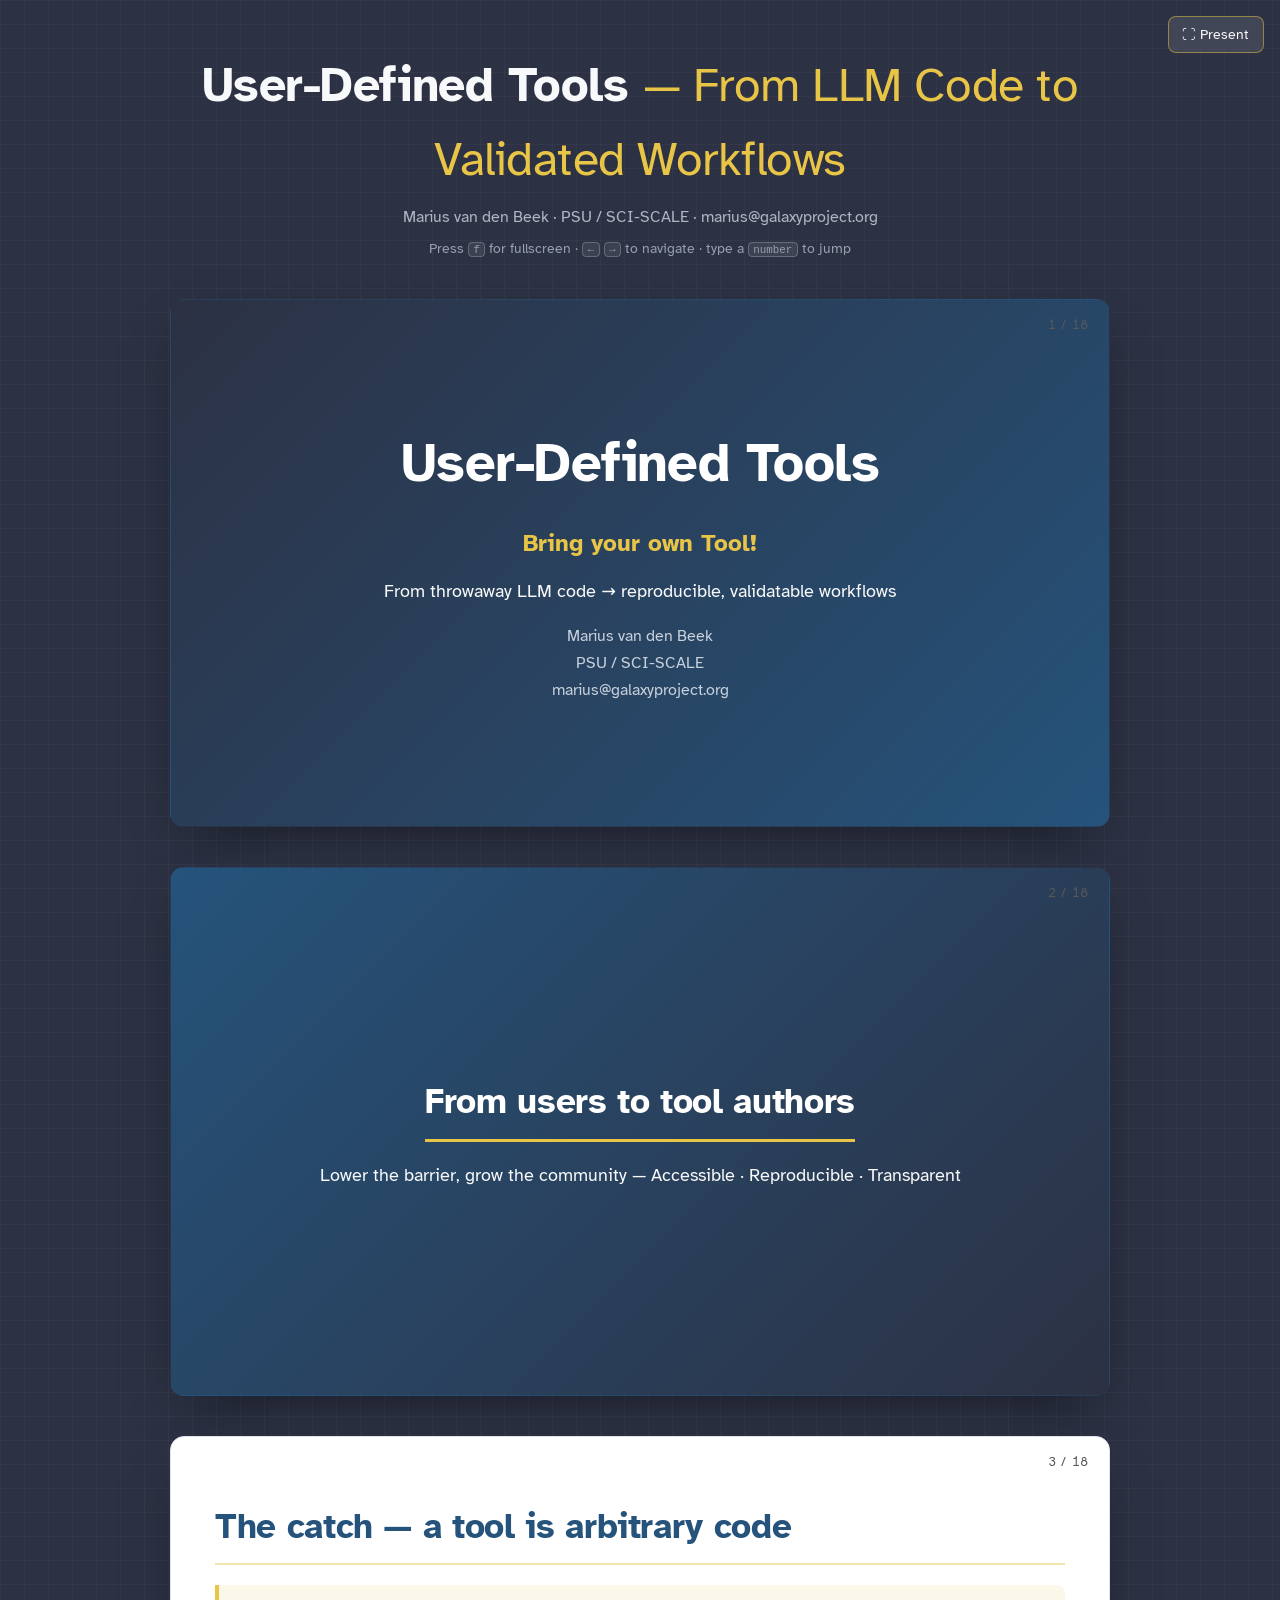
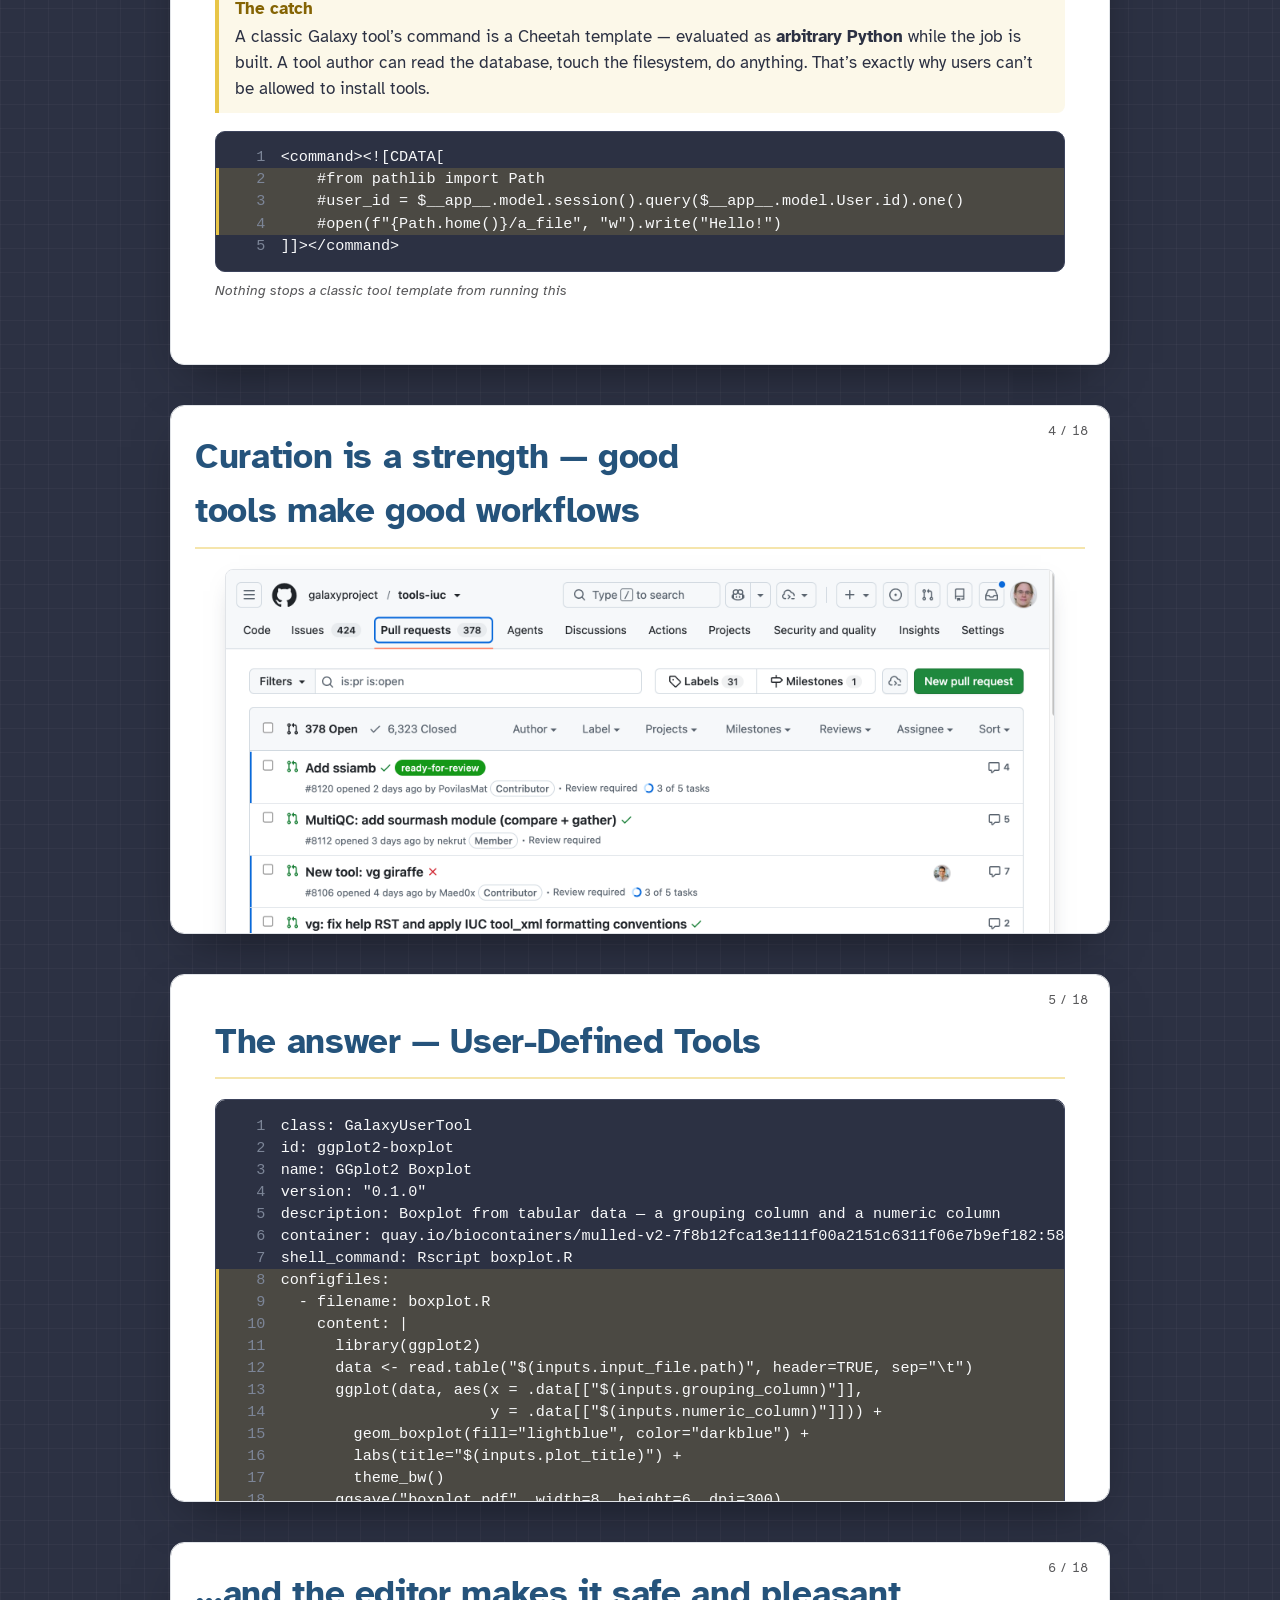
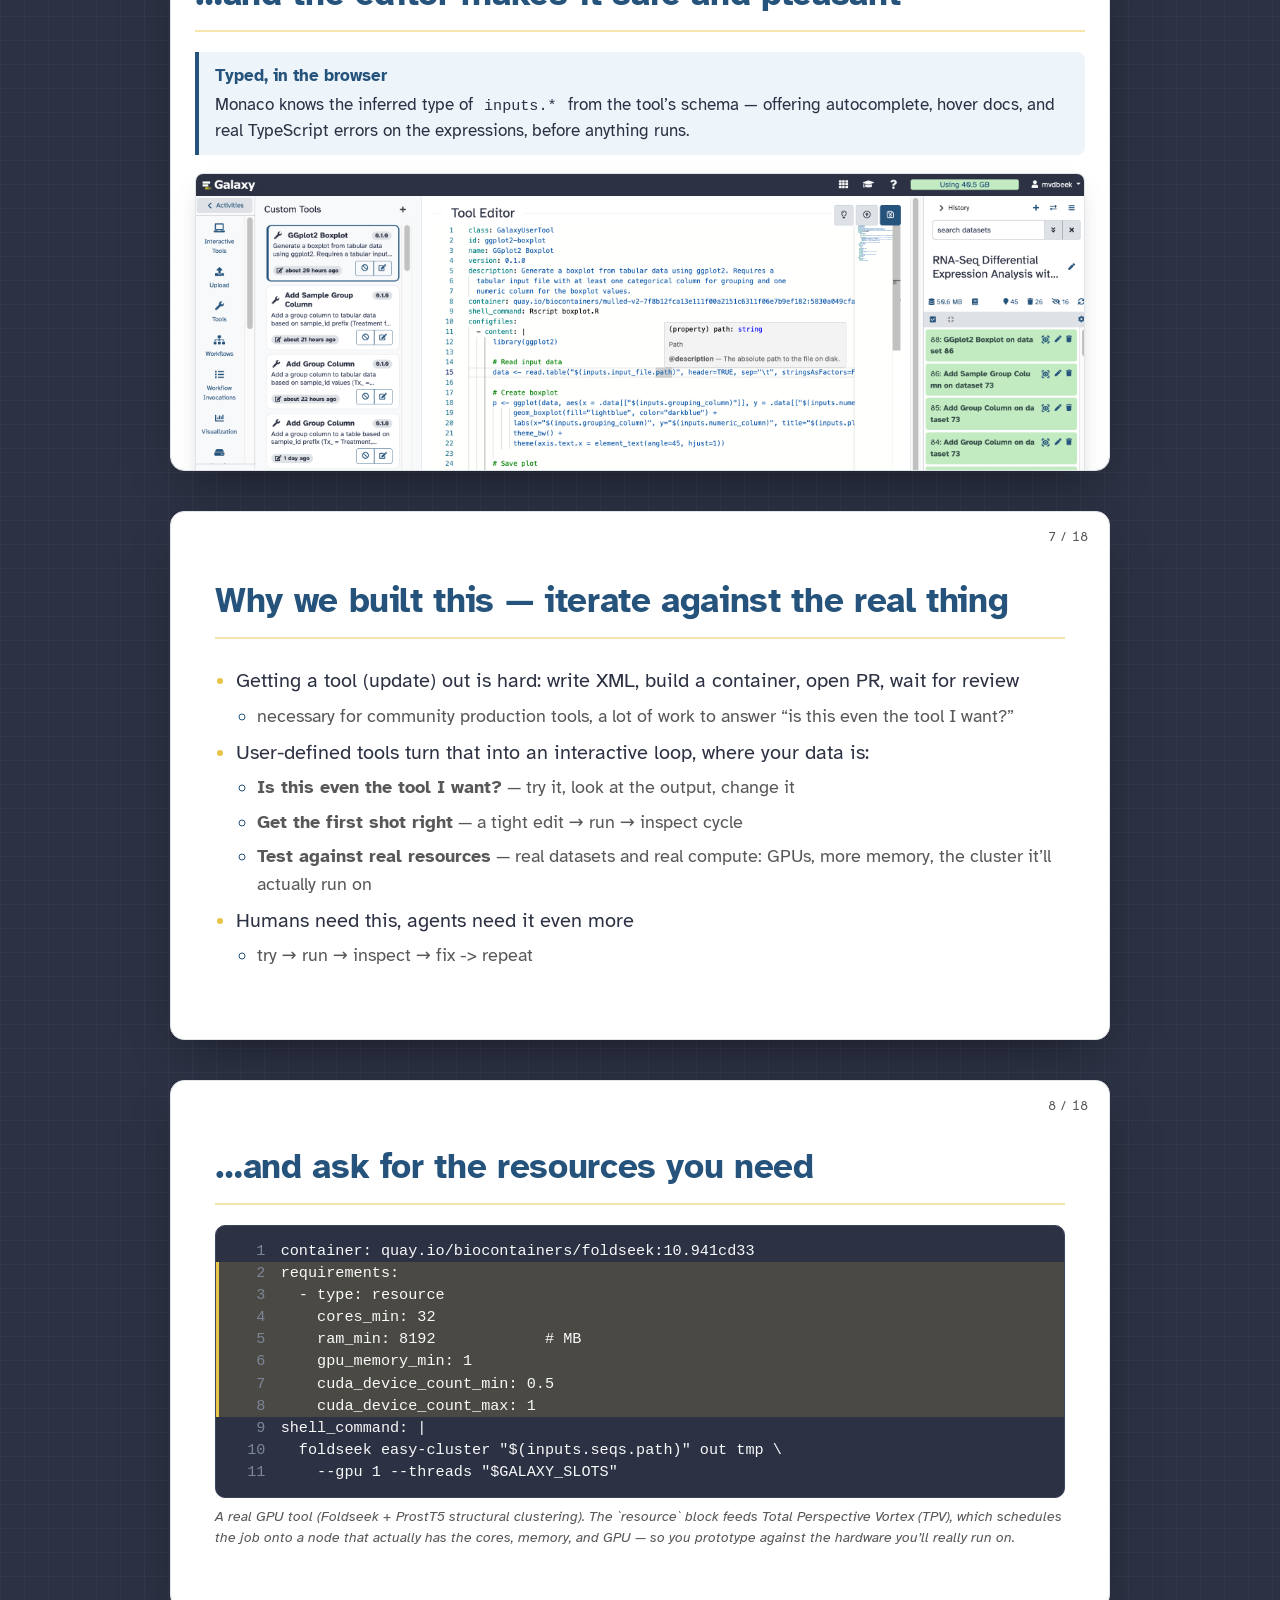
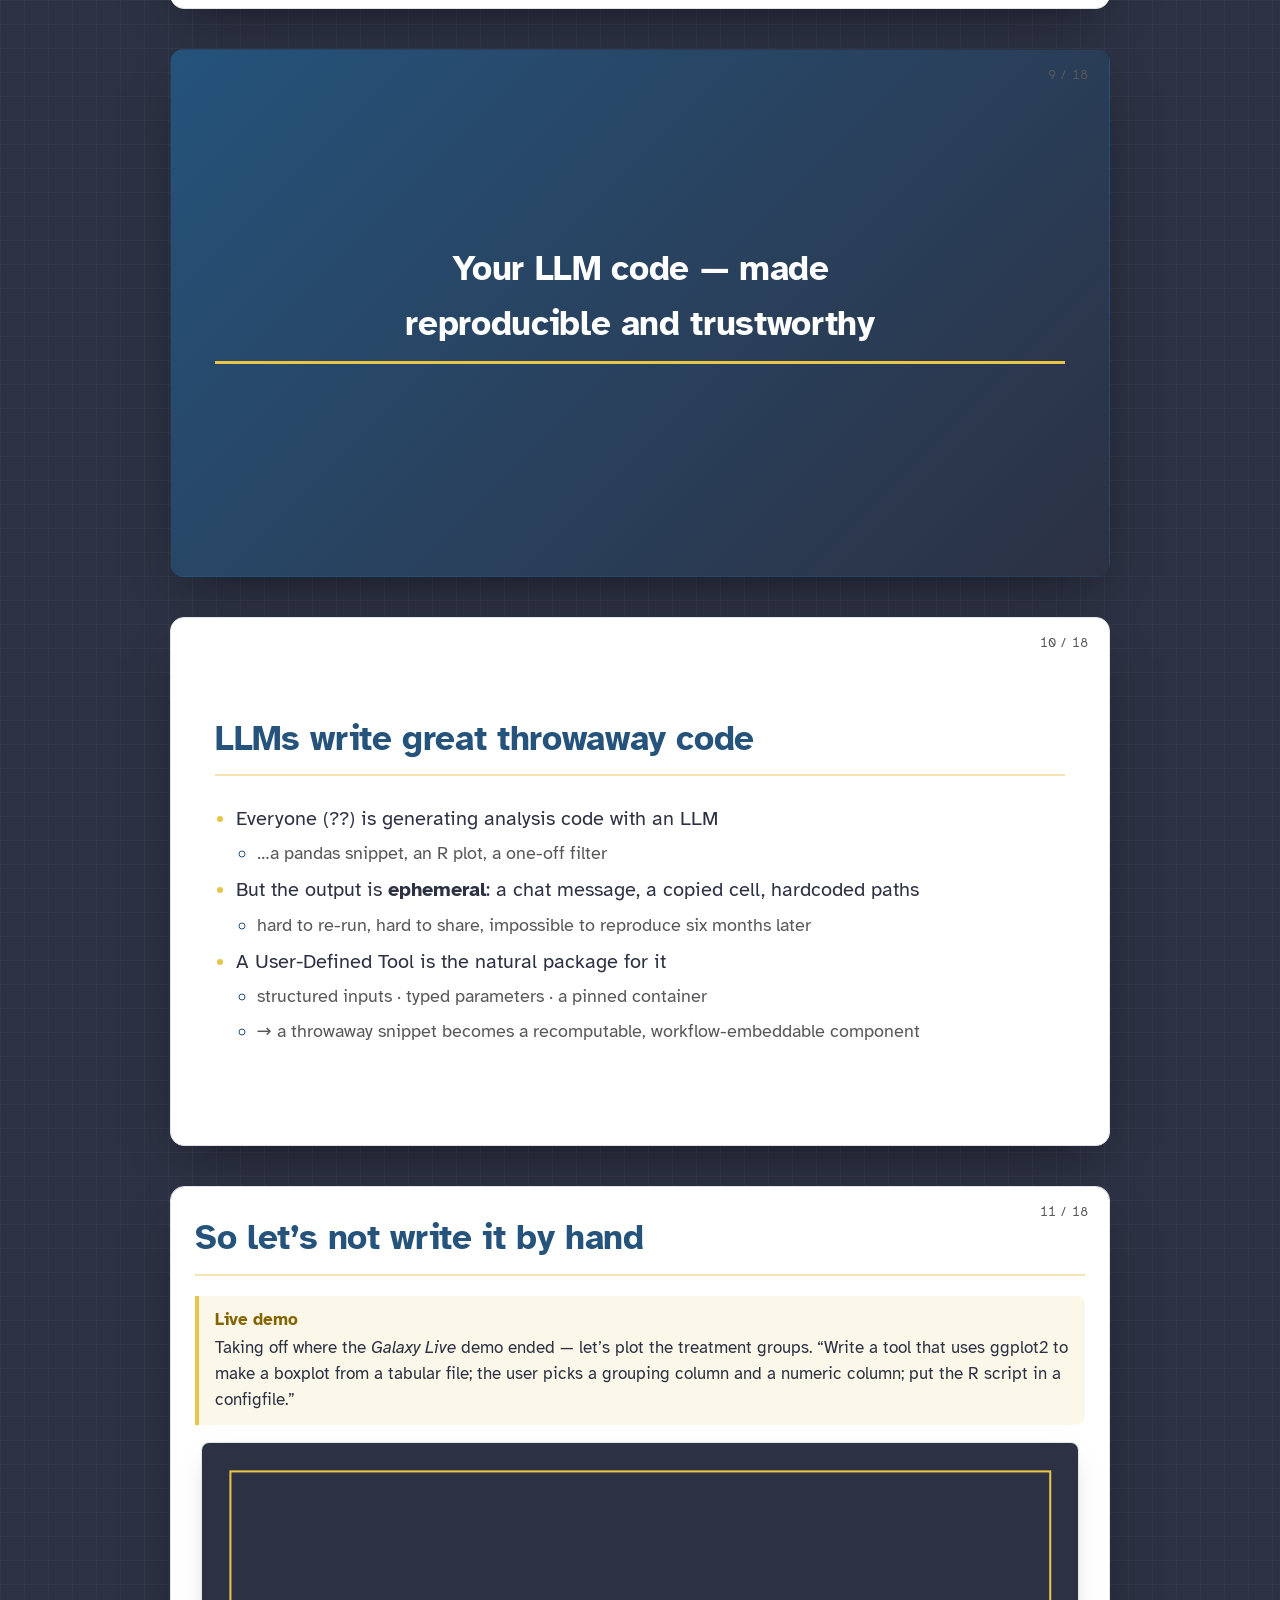
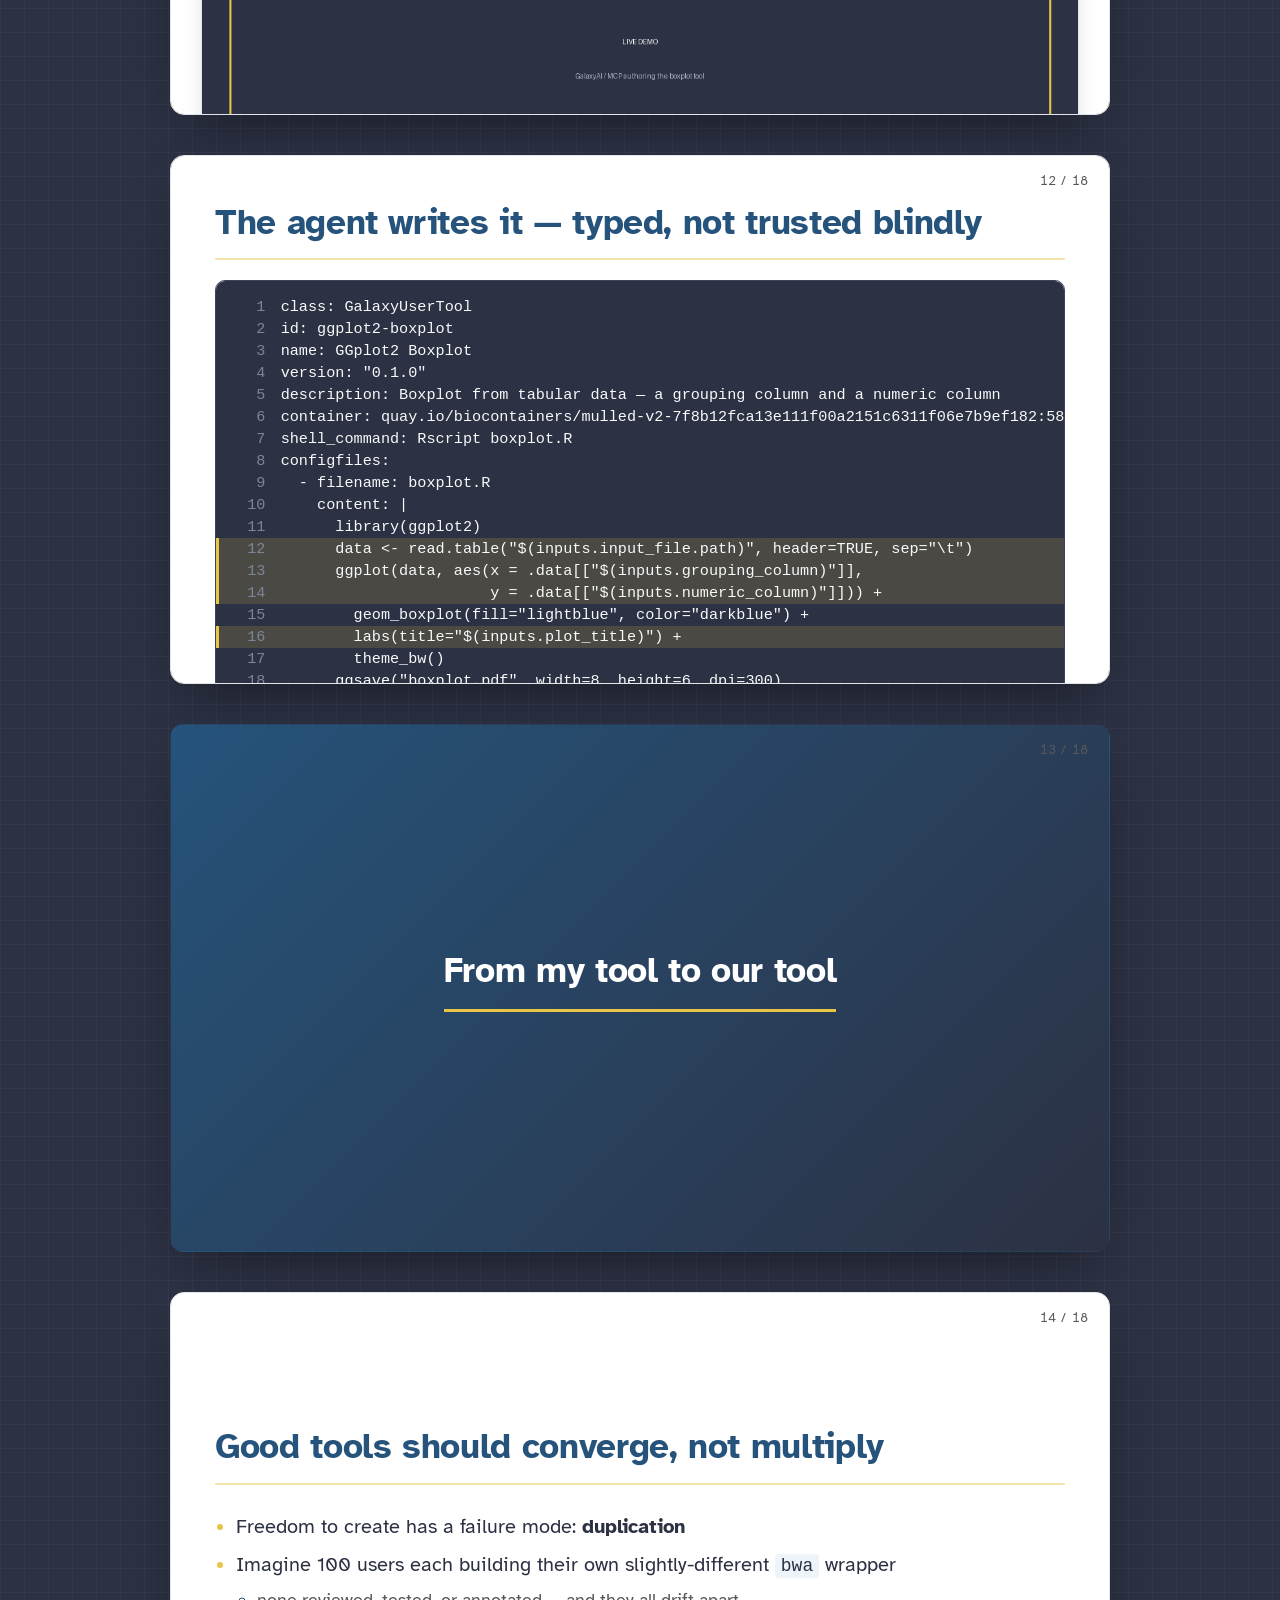
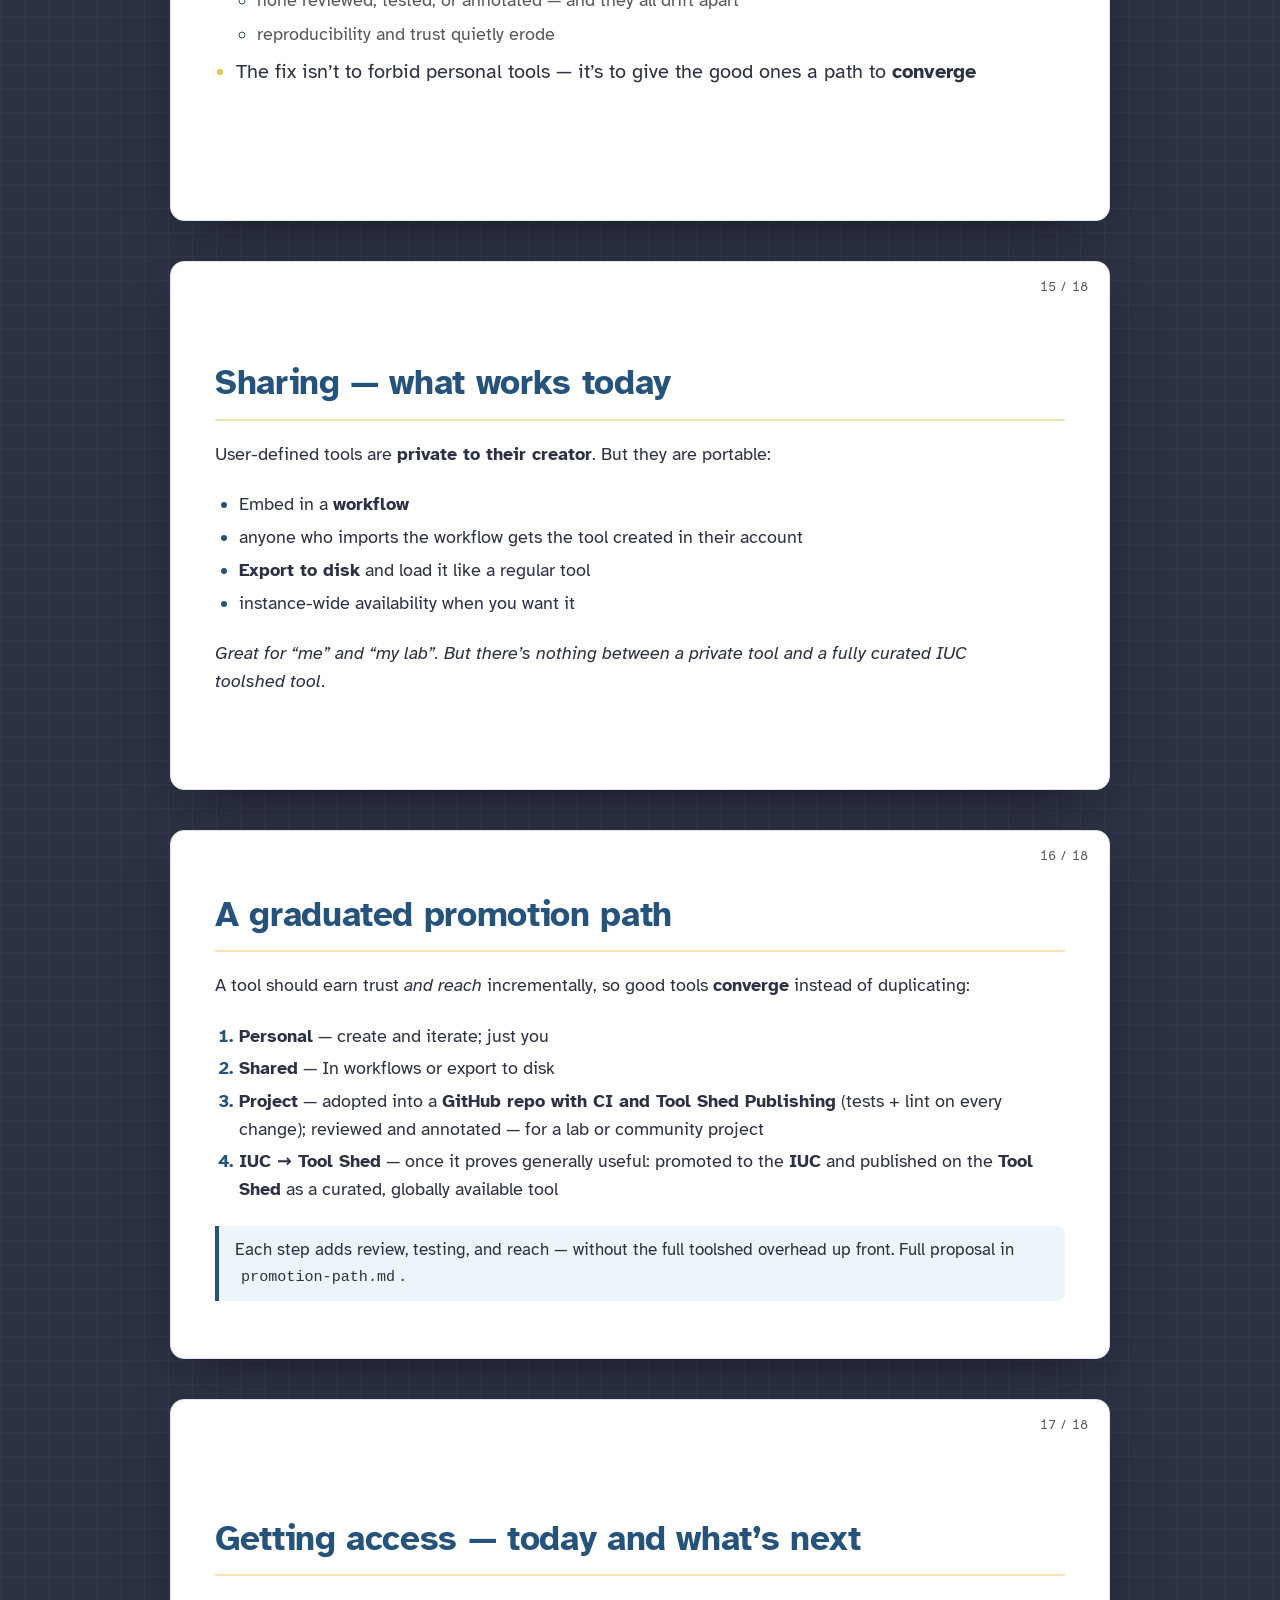
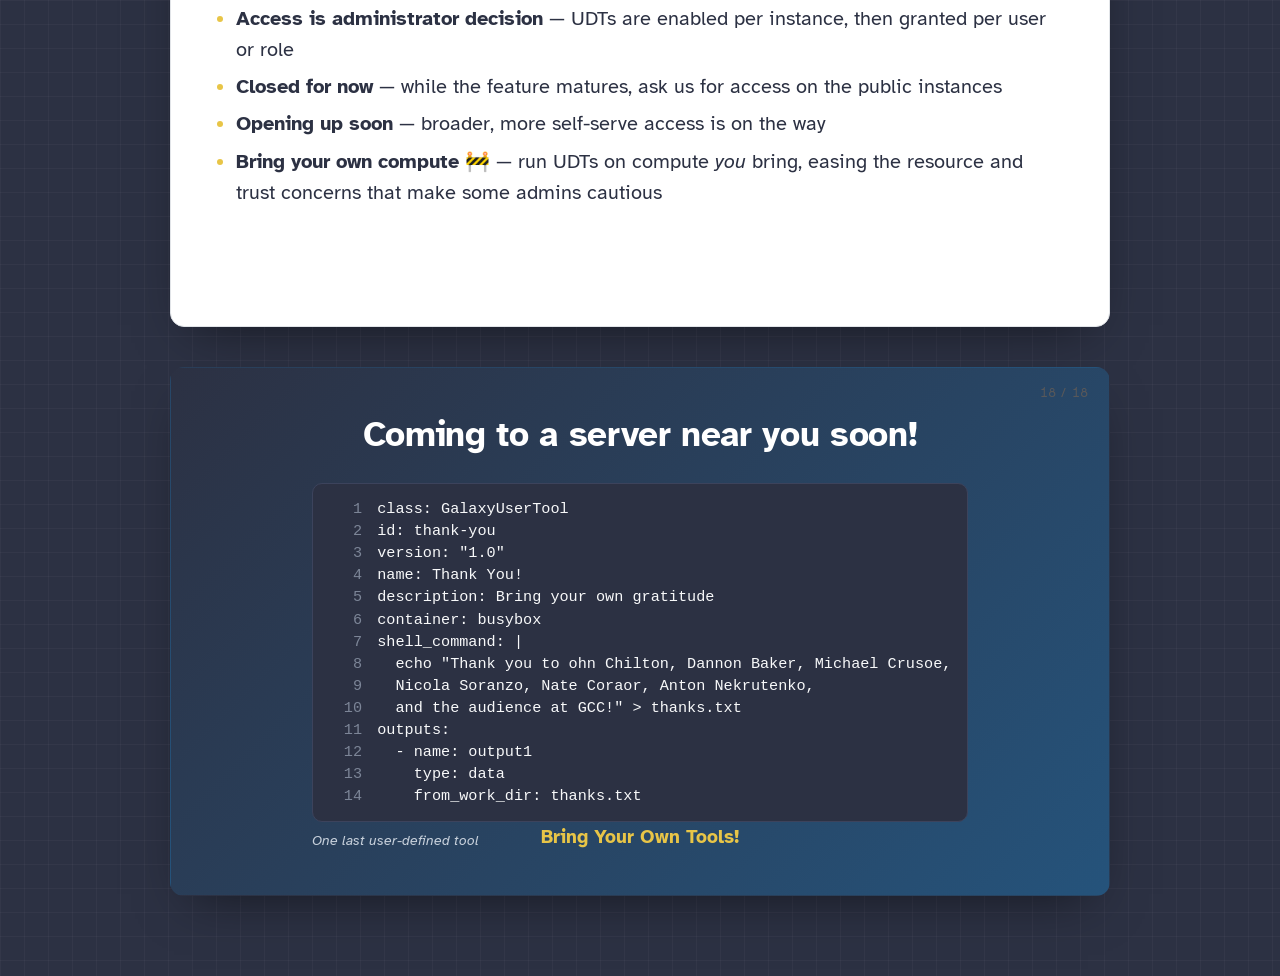
==== commit 52c36e66: "Add 'type a number to jump' keyboard navigation Digit keys build a slide number (multi-digit), commi" ====
--- a/udt/slides.html
+++ b/udt/slides.html
@@ -13,7 +13,7 @@
 <header class="deck-header">
   <h1>User-Defined Tools <span>— From LLM Code to Validated Workflows</span></h1>
   <p>Marius van den Beek · PSU / SCI-SCALE · marius@galaxyproject.org</p>
-  <p class="hint">Press <kbd>f</kbd> for fullscreen · <kbd>←</kbd> <kbd>→</kbd> to navigate</p>
+  <p class="hint">Press <kbd>f</kbd> for fullscreen · <kbd>←</kbd> <kbd>→</kbd> to navigate · type a <kbd>number</kbd> to jump</p>
 </header>
 <main class="deck">
   <section class="slide slide--title" id="slide-1" aria-label="Slide 1">
@@ -211,12 +211,41 @@
     fitTimer = setTimeout(fitAll, 150);
   });
   if (document.fonts && document.fonts.ready) document.fonts.ready.then(fitAll);
+
+  // type a number (multi-digit) then Enter — or just pause — to jump to a slide
+  let gotoBuf = '', gotoTimer;
+  const gotoHint = document.createElement('div');
+  gotoHint.className = 'goto-hint';
+  gotoHint.setAttribute('aria-hidden', 'true');
+  document.body.appendChild(gotoHint);
+  function gotoCommit() {
+    clearTimeout(gotoTimer);
+    if (gotoBuf) { const n = parseInt(gotoBuf, 10); if (!isNaN(n)) go(n - 1); }
+    gotoBuf = '';
+    gotoHint.classList.remove('show');
+  }
+  function gotoCancel() {
+    clearTimeout(gotoTimer);
+    gotoBuf = '';
+    gotoHint.classList.remove('show');
+  }
+  function gotoDigit(d) {
+    gotoBuf += d;
+    gotoHint.textContent = '→ ' + gotoBuf + ' / ' + slides.length;
+    gotoHint.classList.add('show');
+    clearTimeout(gotoTimer);
+    gotoTimer = setTimeout(gotoCommit, 900);
+  }
+
   document.addEventListener('keydown', (e) => {
-    if (['ArrowRight', 'ArrowDown', 'PageDown', ' '].includes(e.key)) { e.preventDefault(); go(nearest() + 1); }
-    else if (['ArrowLeft', 'ArrowUp', 'PageUp'].includes(e.key)) { e.preventDefault(); go(nearest() - 1); }
-    else if (e.key === 'f' || e.key === 'F') { present(!isPresent()); }
-    else if (e.key === 'Home') { e.preventDefault(); go(0); }
-    else if (e.key === 'End') { e.preventDefault(); go(slides.length - 1); }
+    if (e.key >= '0' && e.key <= '9') { e.preventDefault(); gotoDigit(e.key); }
+    else if (e.key === 'Enter') { e.preventDefault(); gotoCommit(); }
+    else if (['ArrowRight', 'ArrowDown', 'PageDown', ' '].includes(e.key)) { e.preventDefault(); gotoCancel(); go(nearest() + 1); }
+    else if (['ArrowLeft', 'ArrowUp', 'PageUp'].includes(e.key)) { e.preventDefault(); gotoCancel(); go(nearest() - 1); }
+    else if (e.key === 'f' || e.key === 'F') { gotoCancel(); present(!isPresent()); }
+    else if (e.key === 'Home') { e.preventDefault(); gotoCancel(); go(0); }
+    else if (e.key === 'End') { e.preventDefault(); gotoCancel(); go(slides.length - 1); }
+    else if (e.key === 'Escape') { gotoCancel(); }
   });
 })();
 </script>
--- a/udt/slides.css
+++ b/udt/slides.css
@@ -294,6 +294,19 @@
   background: rgba(255,255,255,.08); border: 1px solid rgba(255,255,255,.22);
   border-radius: 4px; padding: .05em .4em;
 }
+
+/* ---- "type a number to jump" indicator ---- */
+.goto-hint {
+  position: fixed; bottom: 1.25rem; left: 1.25rem; z-index: 60;
+  font-family: var(--font-mono); font-size: 1.15rem; font-variant-numeric: tabular-nums;
+  background: rgba(44,49,67,.92); color: var(--gold);
+  border: 1px solid rgba(232,197,71,.5); border-radius: 8px;
+  padding: .4rem .8rem; backdrop-filter: blur(6px);
+  opacity: 0; transform: translateY(6px); pointer-events: none;
+  transition: opacity .12s, transform .12s;
+}
+.goto-hint.show { opacity: 1; transform: none; }
+body.present .goto-hint { bottom: 2rem; left: 2rem; font-size: 1.5rem; }
 
 /* ---- Present / fullscreen mode: one slide fills the screen ---- */
 body.present { overflow: hidden; }
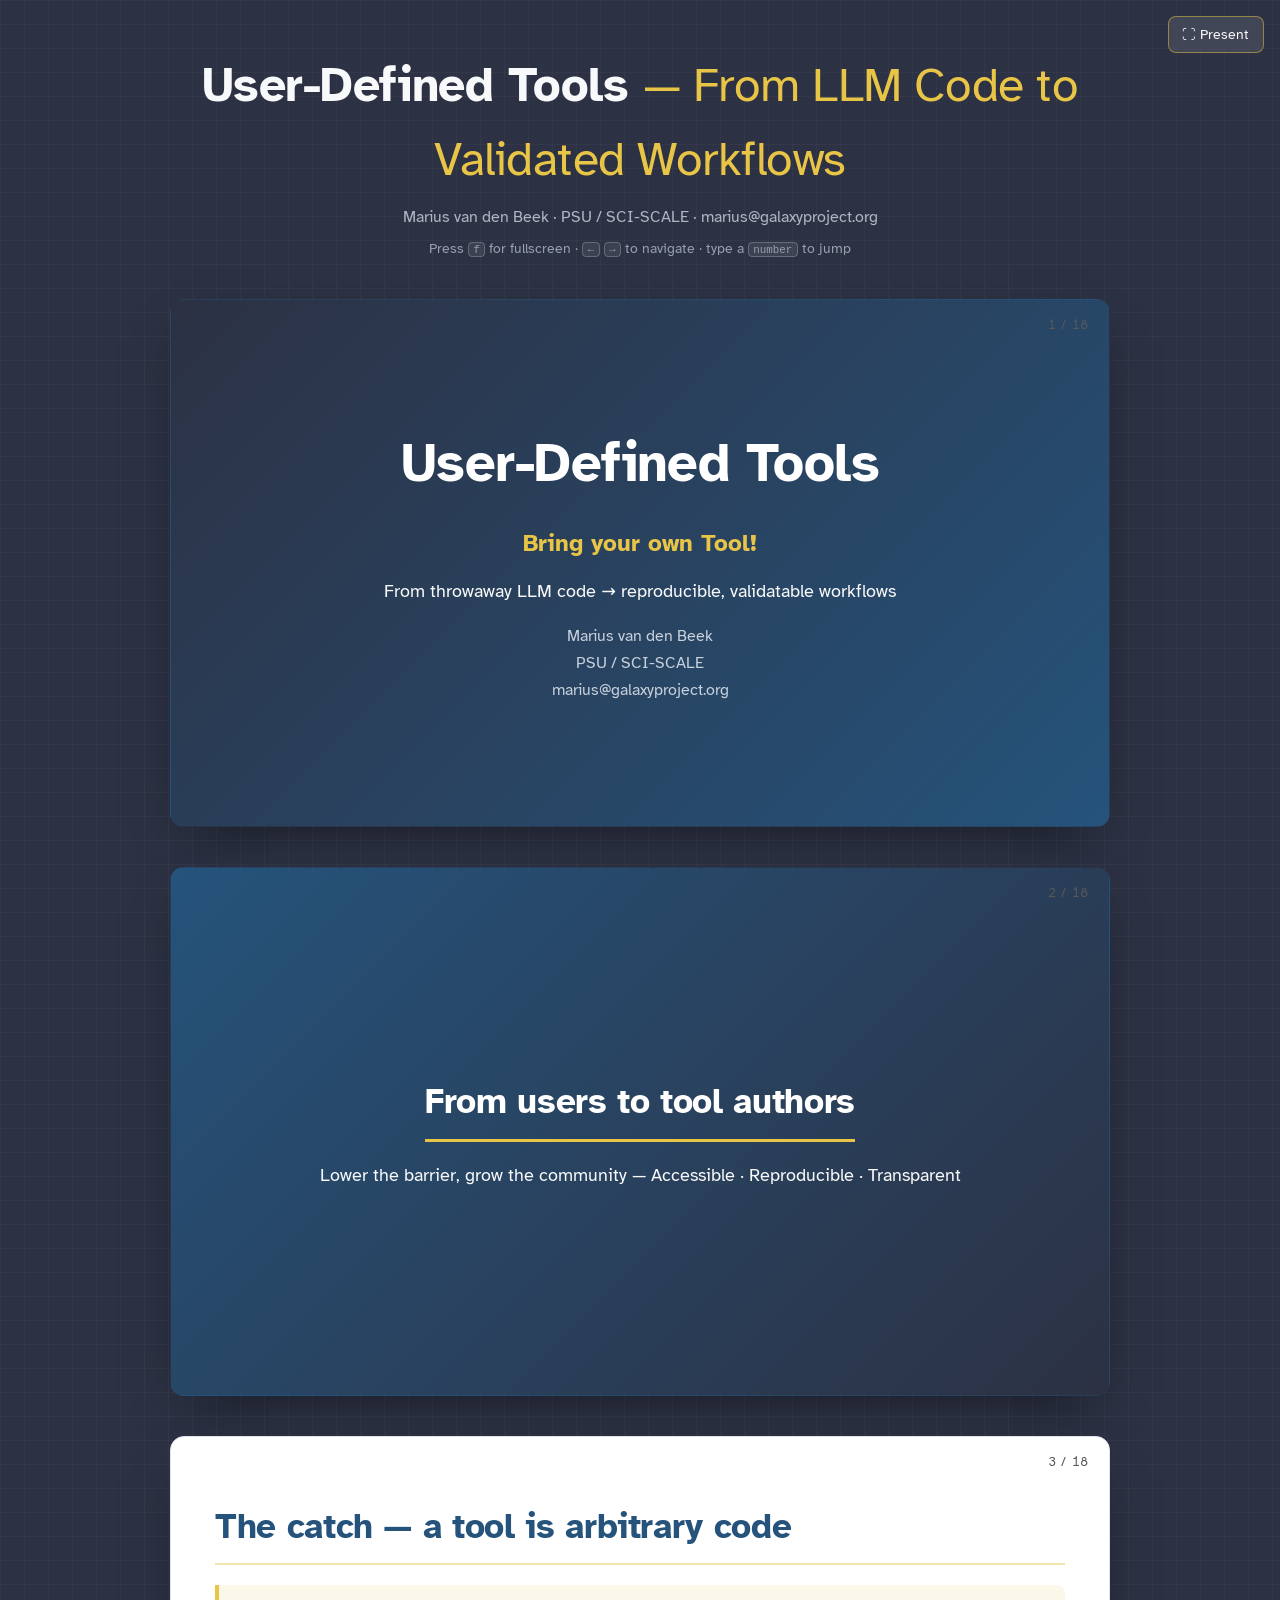
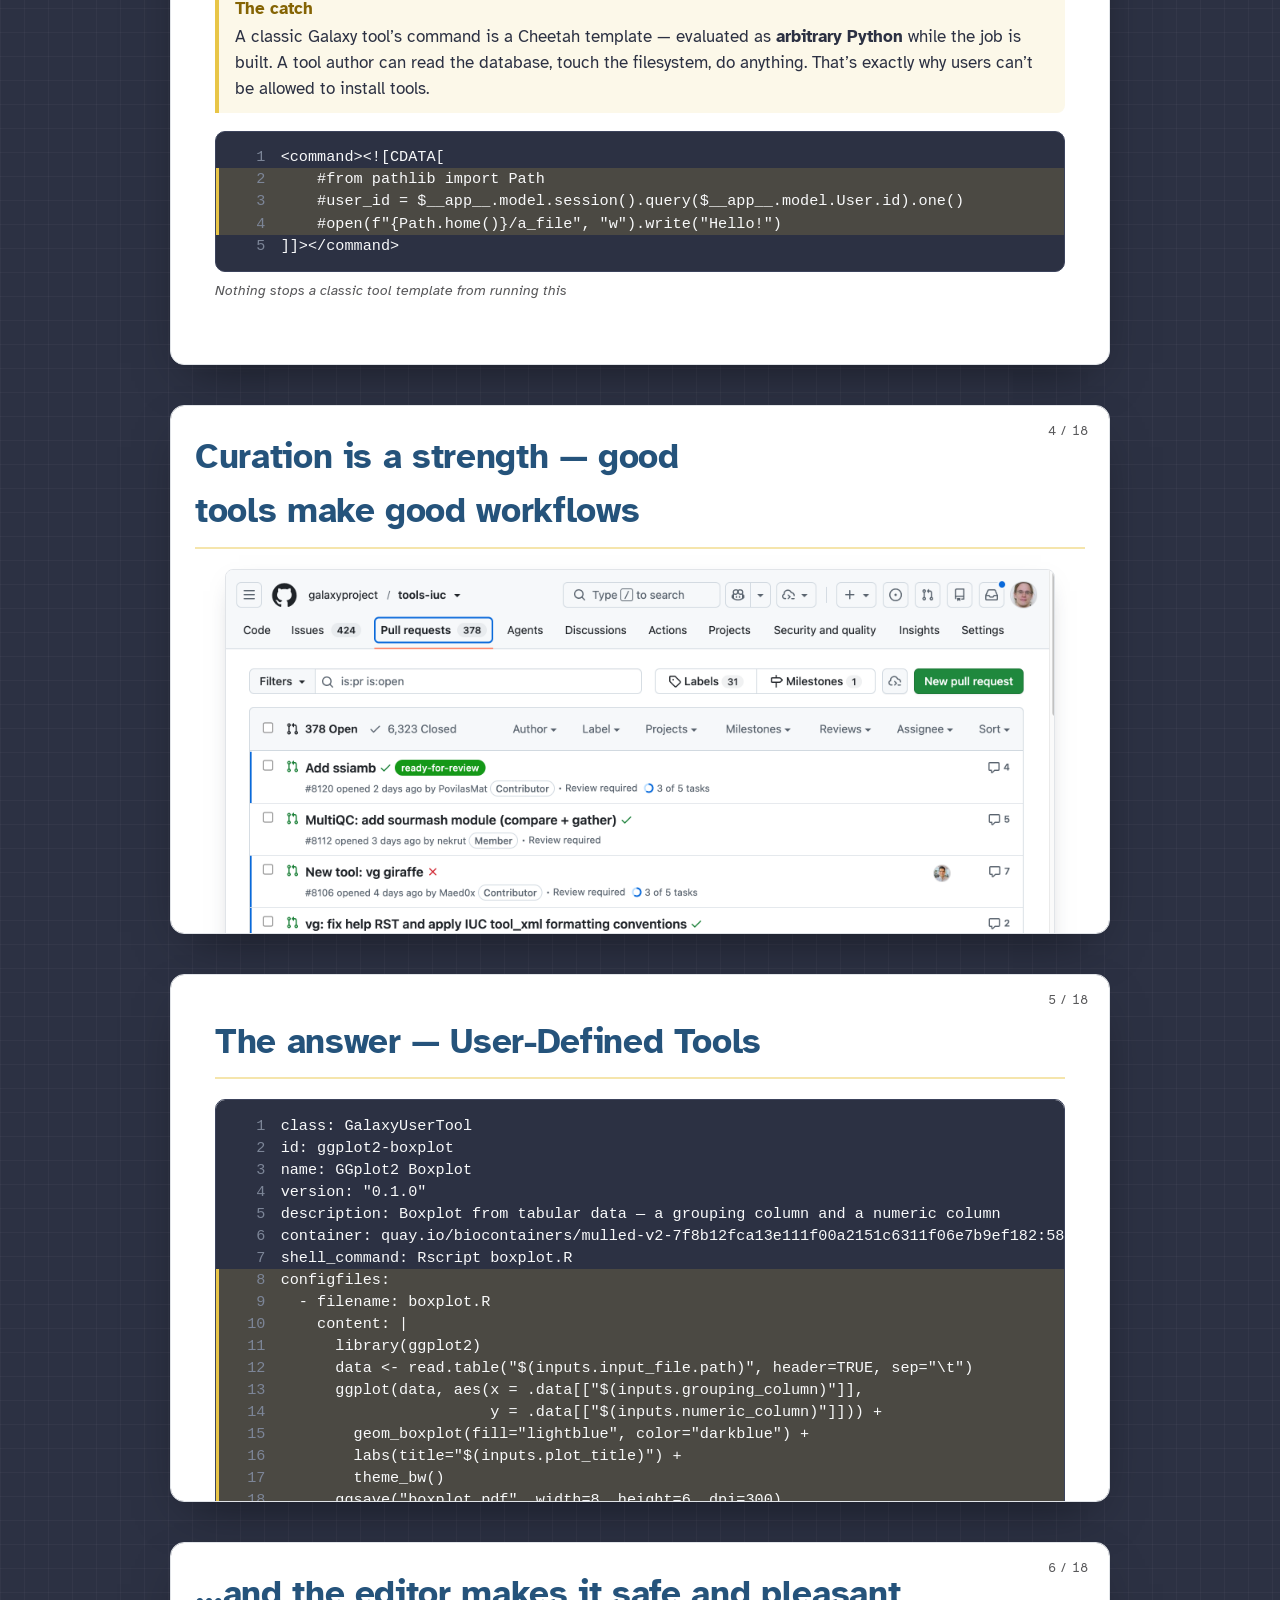
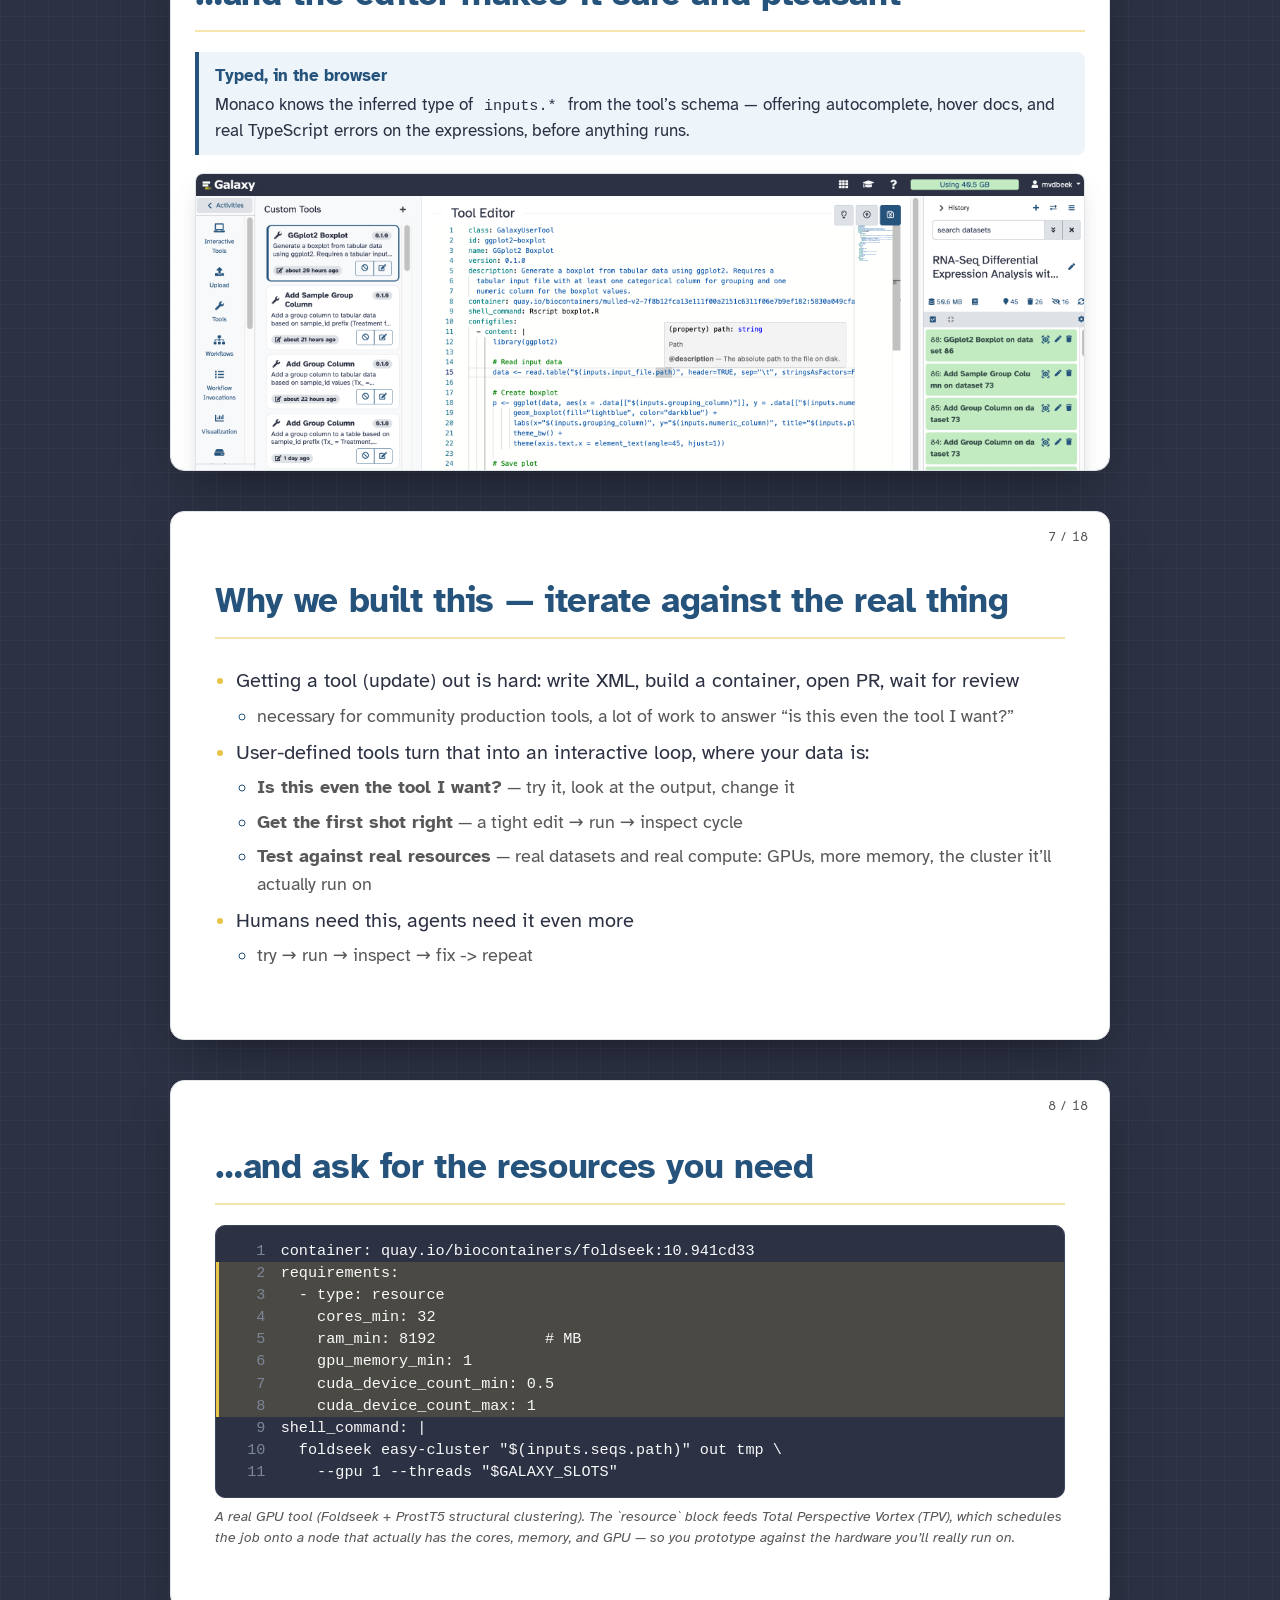
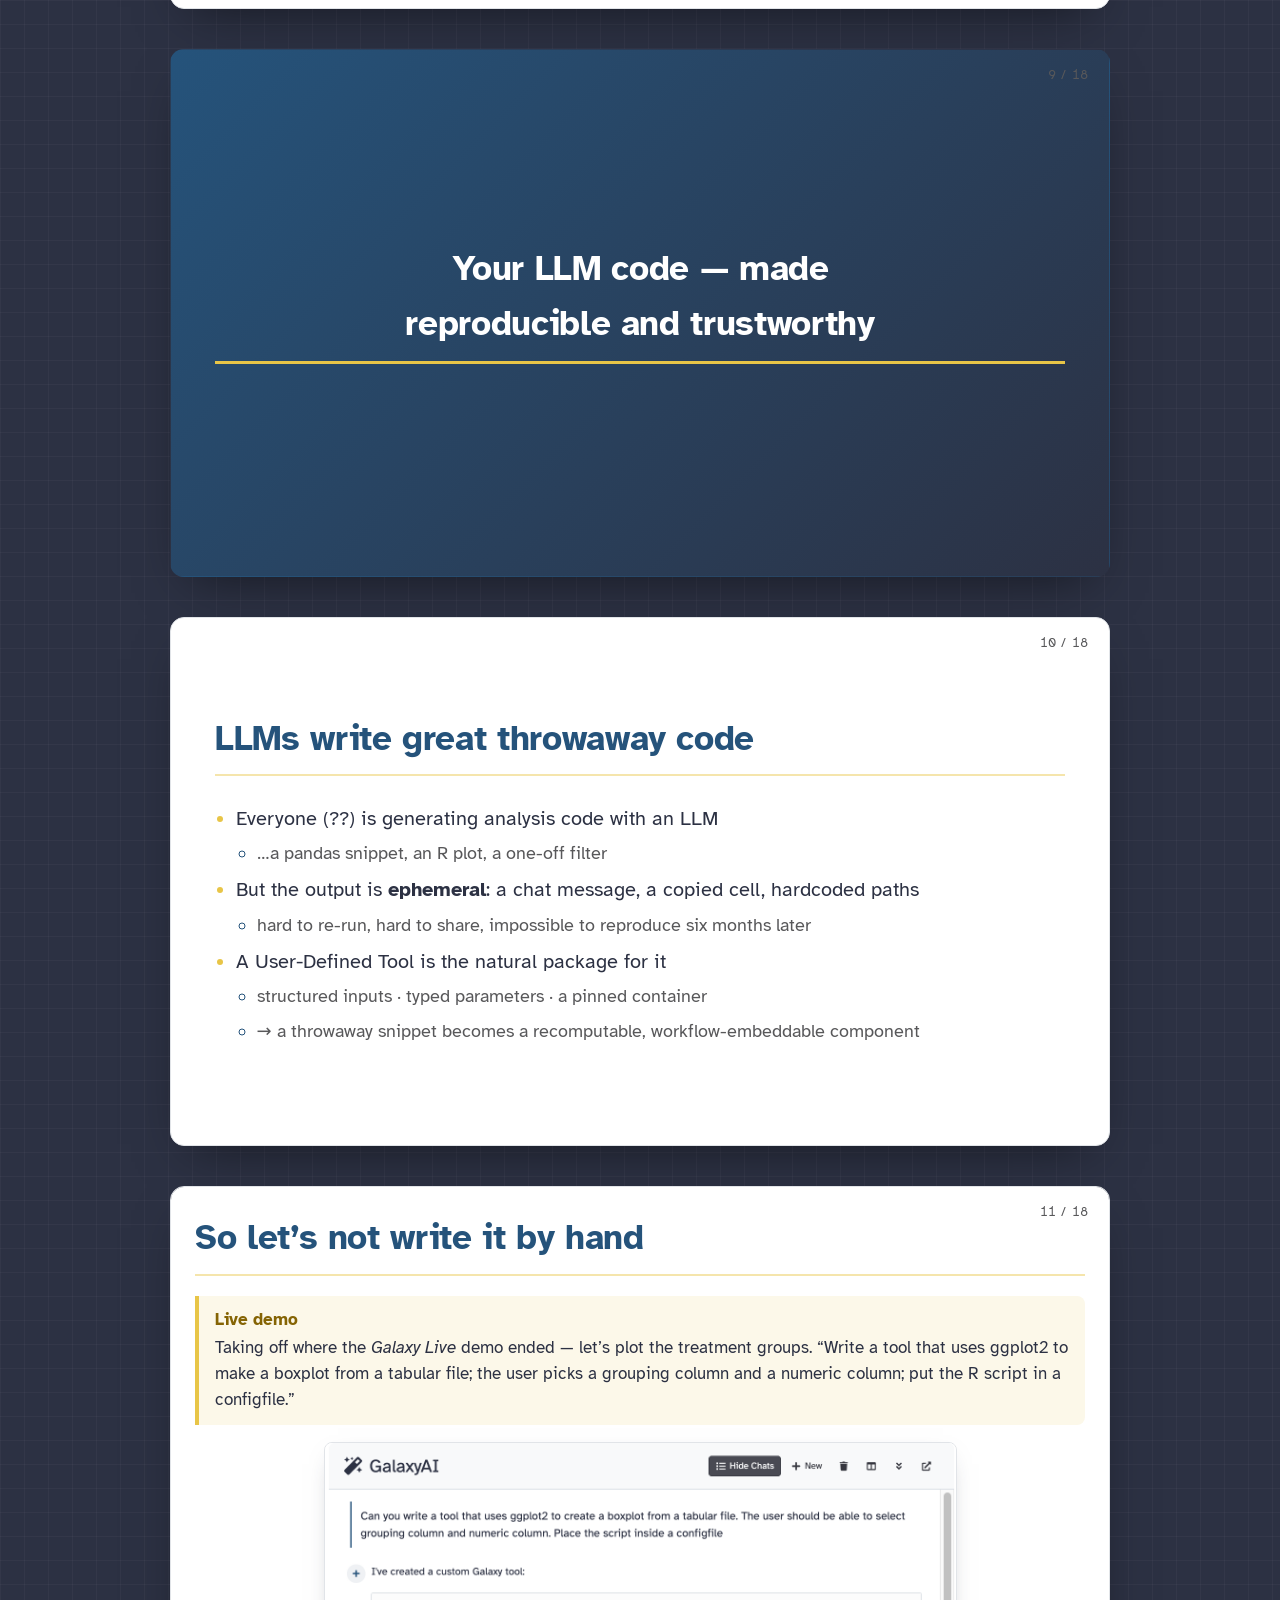
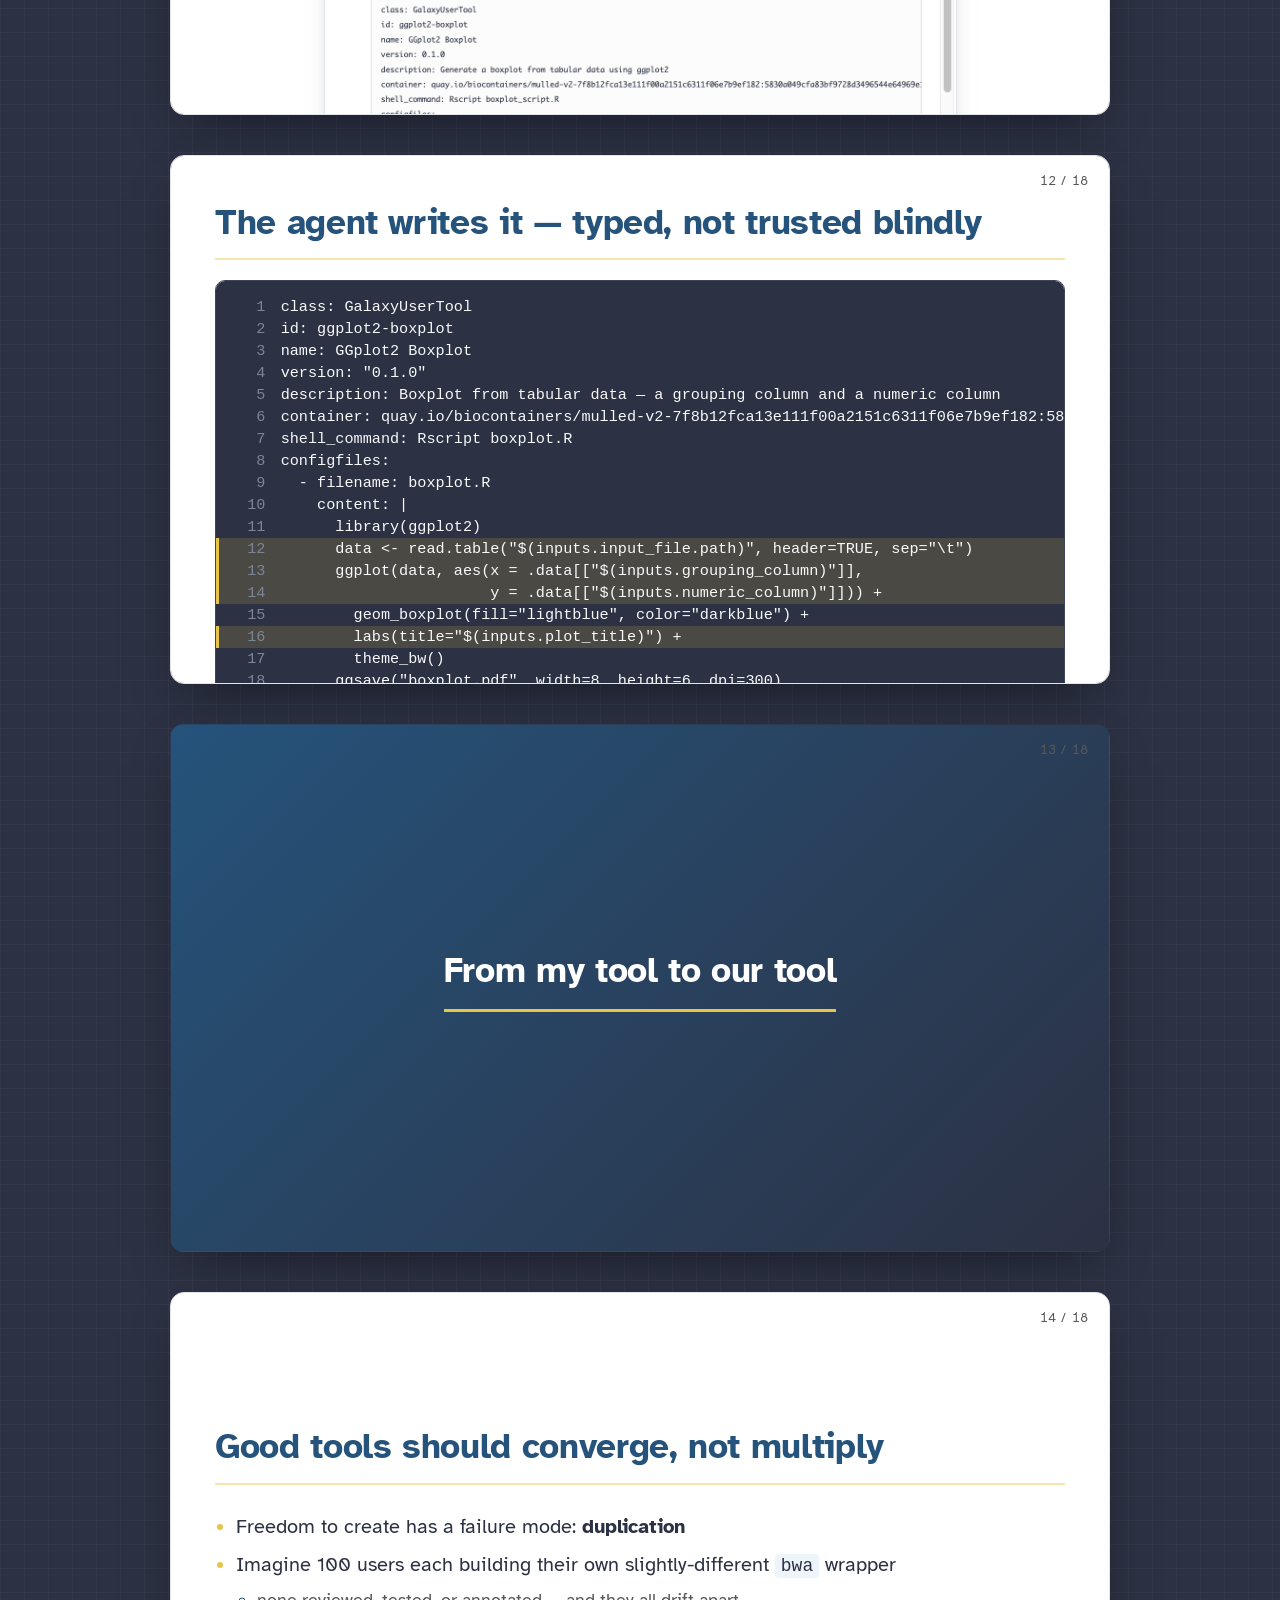
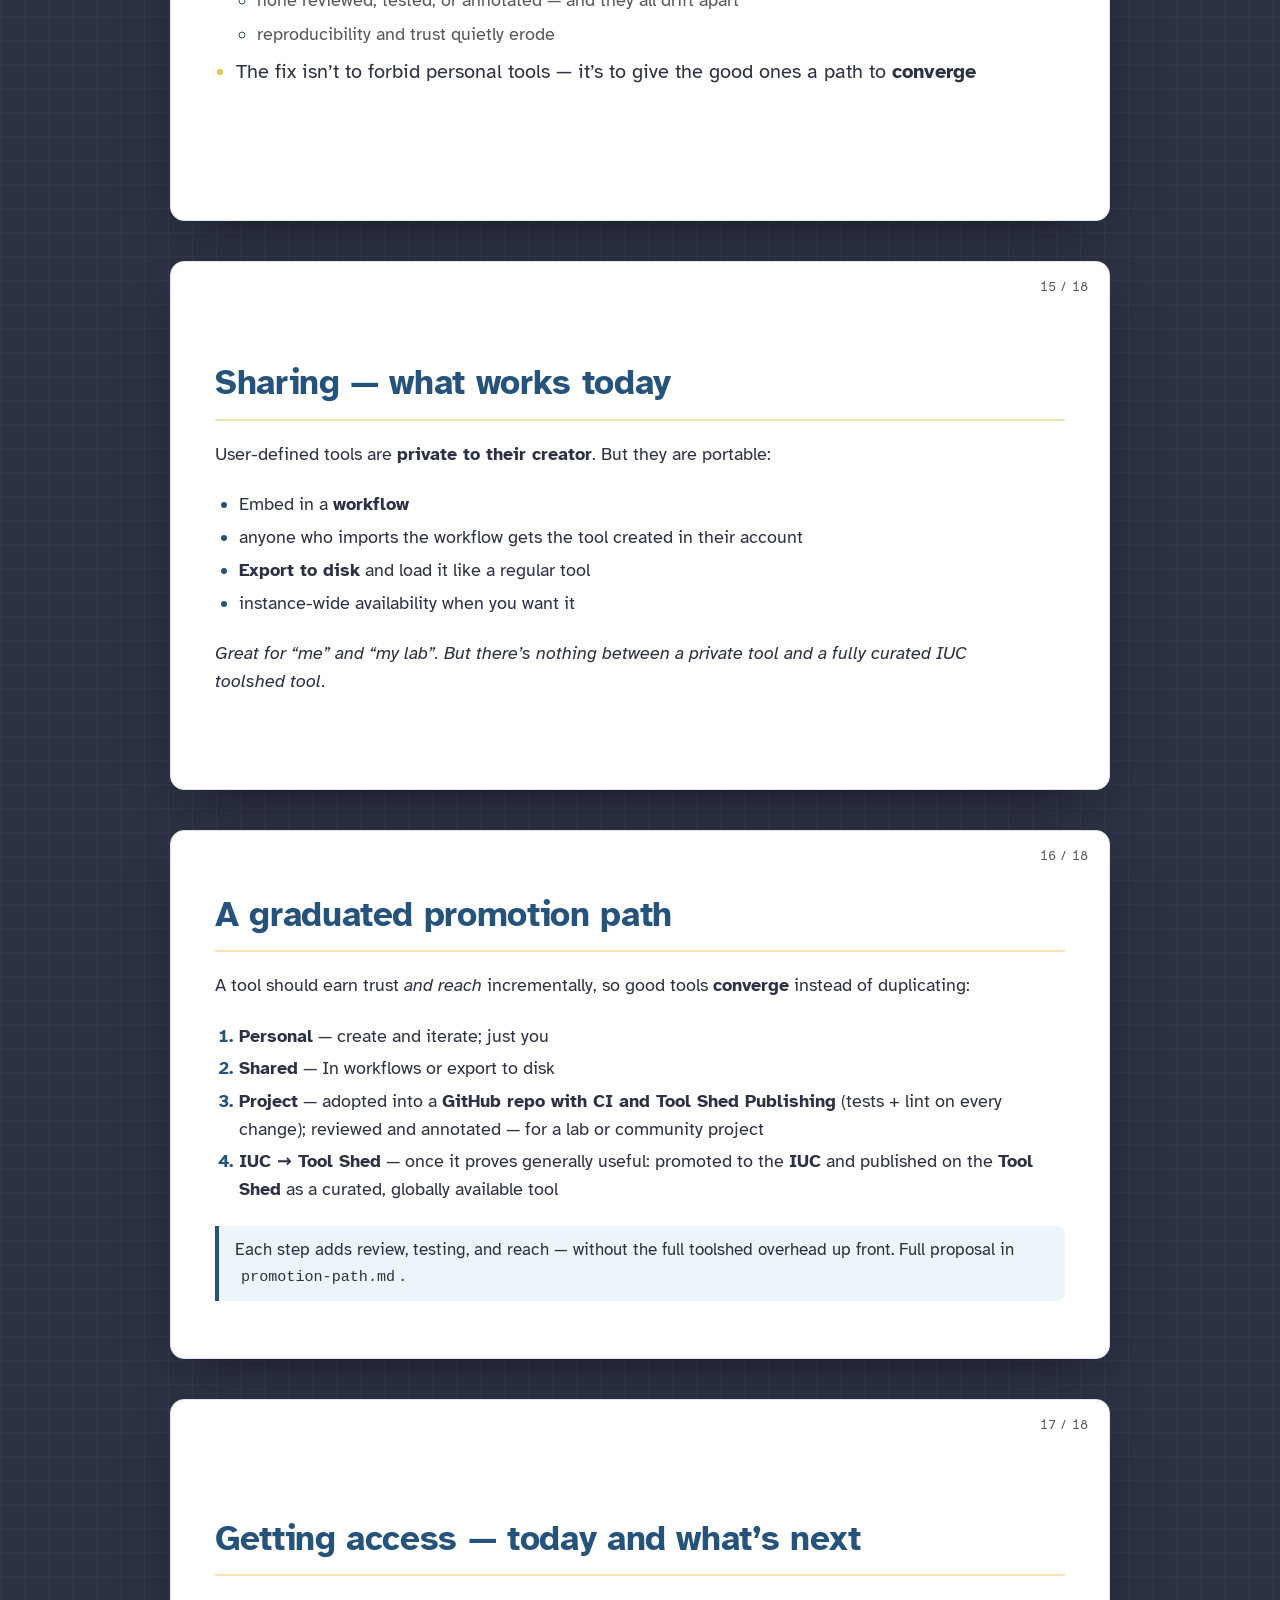
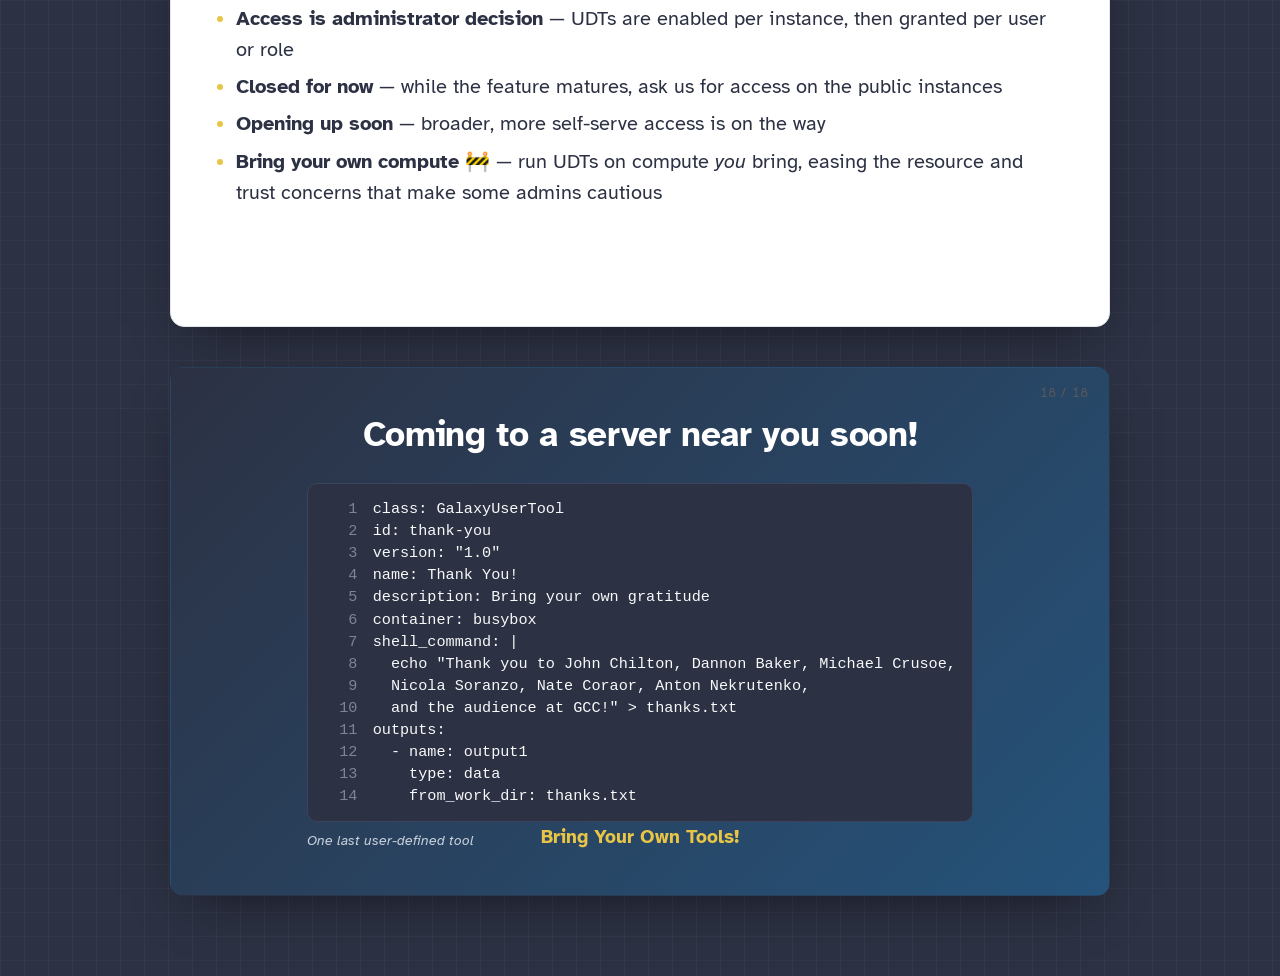
==== commit 07d546a4: "Add Makefile; rebuild slides.html to sync John Chilton's slides.md edit John's merged PR edited slid" ====
--- a/udt/slides.html
+++ b/udt/slides.html
@@ -135,7 +135,7 @@
     <span class="slide__num">18 / 18</span>
     <h2 class="slide__title">Coming to a server near you soon!</h2>
     <div class="slide__blocks">
-      <figure class="code"><pre class="language-yaml"><code><span class="line"><span class="ln">1</span><span class="lc">class: GalaxyUserTool</span></span><span class="line"><span class="ln">2</span><span class="lc">id: thank-you</span></span><span class="line"><span class="ln">3</span><span class="lc">version: &quot;1.0&quot;</span></span><span class="line"><span class="ln">4</span><span class="lc">name: Thank You!</span></span><span class="line"><span class="ln">5</span><span class="lc">description: Bring your own gratitude</span></span><span class="line"><span class="ln">6</span><span class="lc">container: busybox</span></span><span class="line"><span class="ln">7</span><span class="lc">shell_command: |</span></span><span class="line"><span class="ln">8</span><span class="lc">  echo &quot;Thank you to ohn Chilton, Dannon Baker, Michael Crusoe,</span></span><span class="line"><span class="ln">9</span><span class="lc">  Nicola Soranzo, Nate Coraor, Anton Nekrutenko,</span></span><span class="line"><span class="ln">10</span><span class="lc">  and the audience at GCC!&quot; &gt; thanks.txt</span></span><span class="line"><span class="ln">11</span><span class="lc">outputs:</span></span><span class="line"><span class="ln">12</span><span class="lc">  - name: output1</span></span><span class="line"><span class="ln">13</span><span class="lc">    type: data</span></span><span class="line"><span class="ln">14</span><span class="lc">    from_work_dir: thanks.txt</span></span></code></pre><figcaption>One last user-defined tool</figcaption></figure>
+      <figure class="code"><pre class="language-yaml"><code><span class="line"><span class="ln">1</span><span class="lc">class: GalaxyUserTool</span></span><span class="line"><span class="ln">2</span><span class="lc">id: thank-you</span></span><span class="line"><span class="ln">3</span><span class="lc">version: &quot;1.0&quot;</span></span><span class="line"><span class="ln">4</span><span class="lc">name: Thank You!</span></span><span class="line"><span class="ln">5</span><span class="lc">description: Bring your own gratitude</span></span><span class="line"><span class="ln">6</span><span class="lc">container: busybox</span></span><span class="line"><span class="ln">7</span><span class="lc">shell_command: |</span></span><span class="line"><span class="ln">8</span><span class="lc">  echo &quot;Thank you to John Chilton, Dannon Baker, Michael Crusoe,</span></span><span class="line"><span class="ln">9</span><span class="lc">  Nicola Soranzo, Nate Coraor, Anton Nekrutenko,</span></span><span class="line"><span class="ln">10</span><span class="lc">  and the audience at GCC!&quot; &gt; thanks.txt</span></span><span class="line"><span class="ln">11</span><span class="lc">outputs:</span></span><span class="line"><span class="ln">12</span><span class="lc">  - name: output1</span></span><span class="line"><span class="ln">13</span><span class="lc">    type: data</span></span><span class="line"><span class="ln">14</span><span class="lc">    from_work_dir: thanks.txt</span></span></code></pre><figcaption>One last user-defined tool</figcaption></figure>
     </div>
     <div class="slide__meta"><p>Bring Your Own Tools!</p></div>
   </section>
@@ -180,12 +180,14 @@
   }
   function fitAll() { if (isPresent()) slides.forEach(fitSlide); }
   function unfit() { slides.forEach((s) => s.style.removeProperty('--fit')); }
+  let presentTarget = 0;
   function present(on) {
     if (on) {
+      presentTarget = nearest();   // slide visible now, captured before the reflow
       body.classList.add('present');
       const el = document.documentElement;
       if (el.requestFullscreen) el.requestFullscreen().catch(() => {});
-      requestAnimationFrame(() => { fitAll(); go(nearest()); });
+      requestAnimationFrame(() => { fitAll(); go(presentTarget); });
     } else {
       const i = nearest();
       body.classList.remove('present');
@@ -197,8 +199,12 @@
   document.getElementById('presentBtn')
     .addEventListener('click', () => present(!isPresent()));
   document.addEventListener('fullscreenchange', () => {
-    // catches Esc / OS-level fullscreen exit; keep our current slide
-    if (!document.fullscreenElement && isPresent()) {
+    if (document.fullscreenElement && isPresent()) {
+      // fullscreen just engaged — re-anchor to the intended slide after the
+      // viewport resize (and re-fit for the new size)
+      requestAnimationFrame(() => { fitAll(); go(presentTarget); });
+    } else if (!document.fullscreenElement && isPresent()) {
+      // Esc / OS-level fullscreen exit; keep our current slide
       const i = nearest();
       body.classList.remove('present');
       unfit();
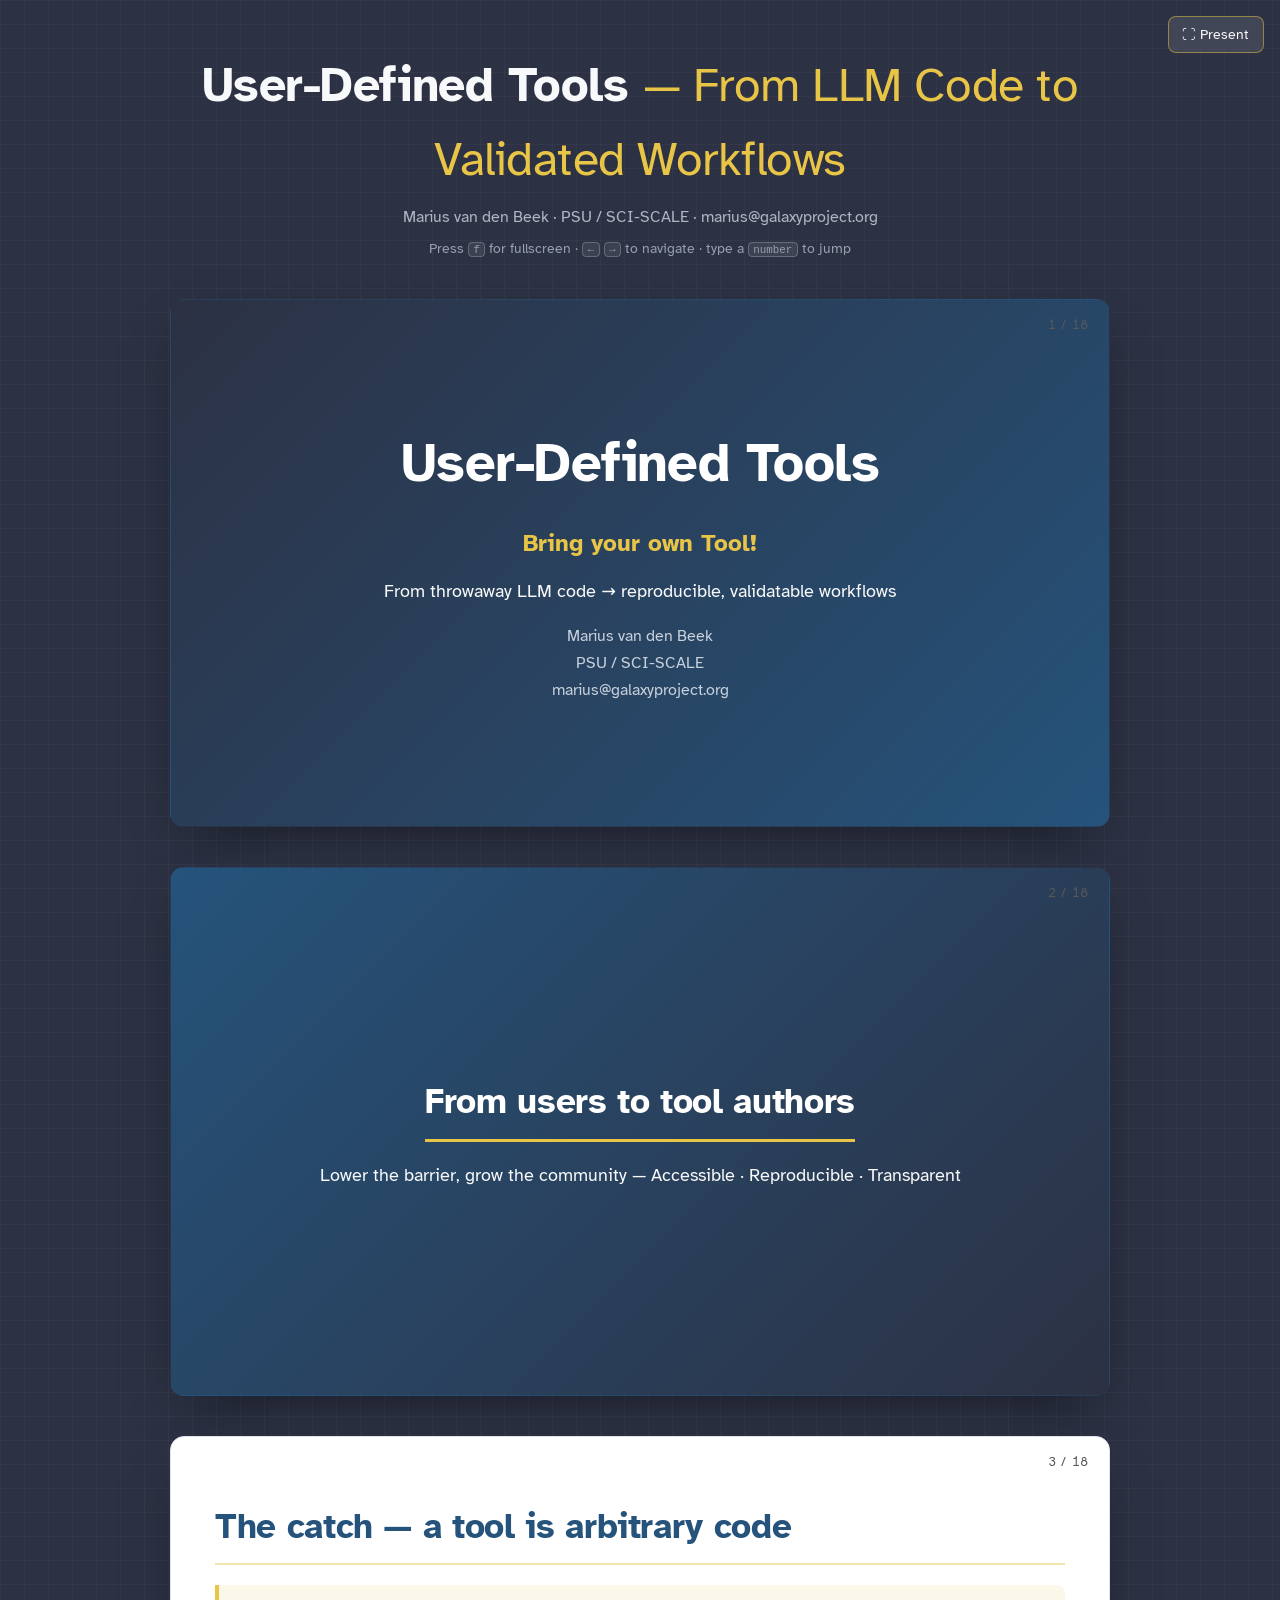
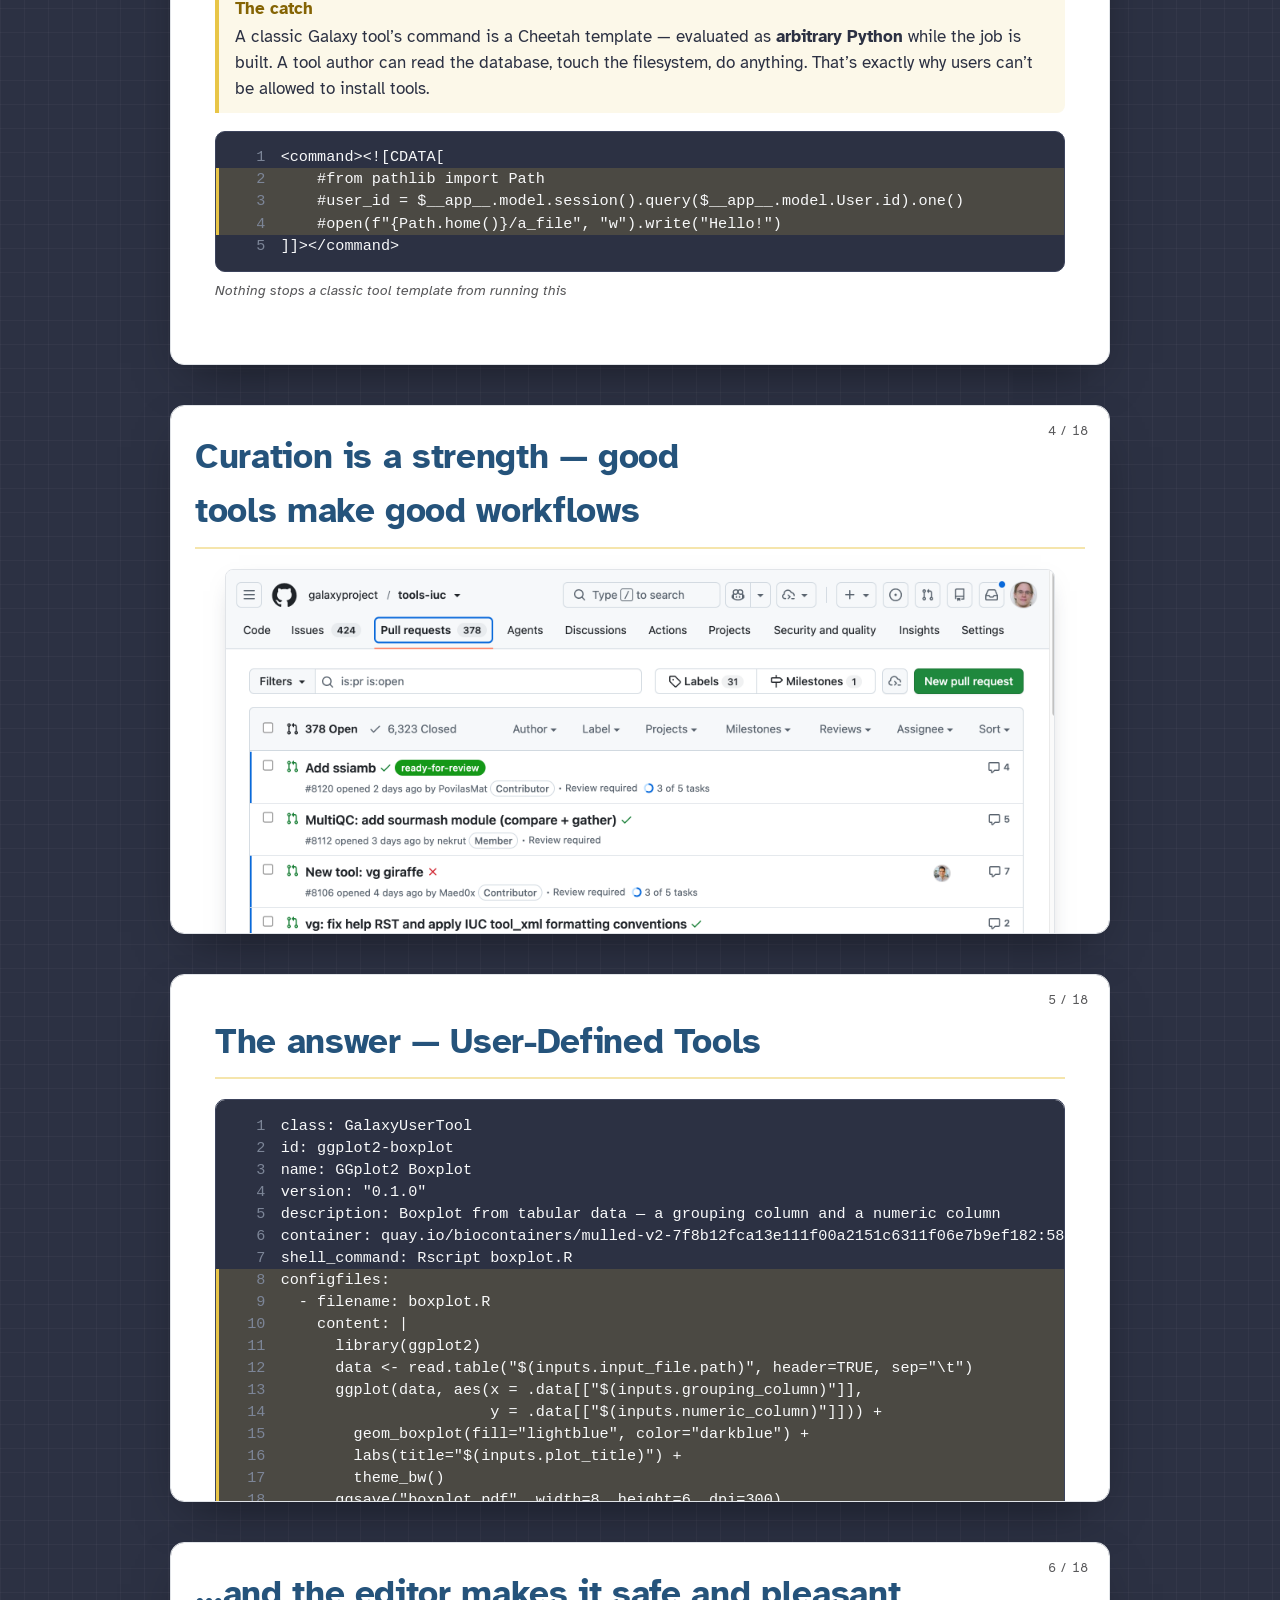
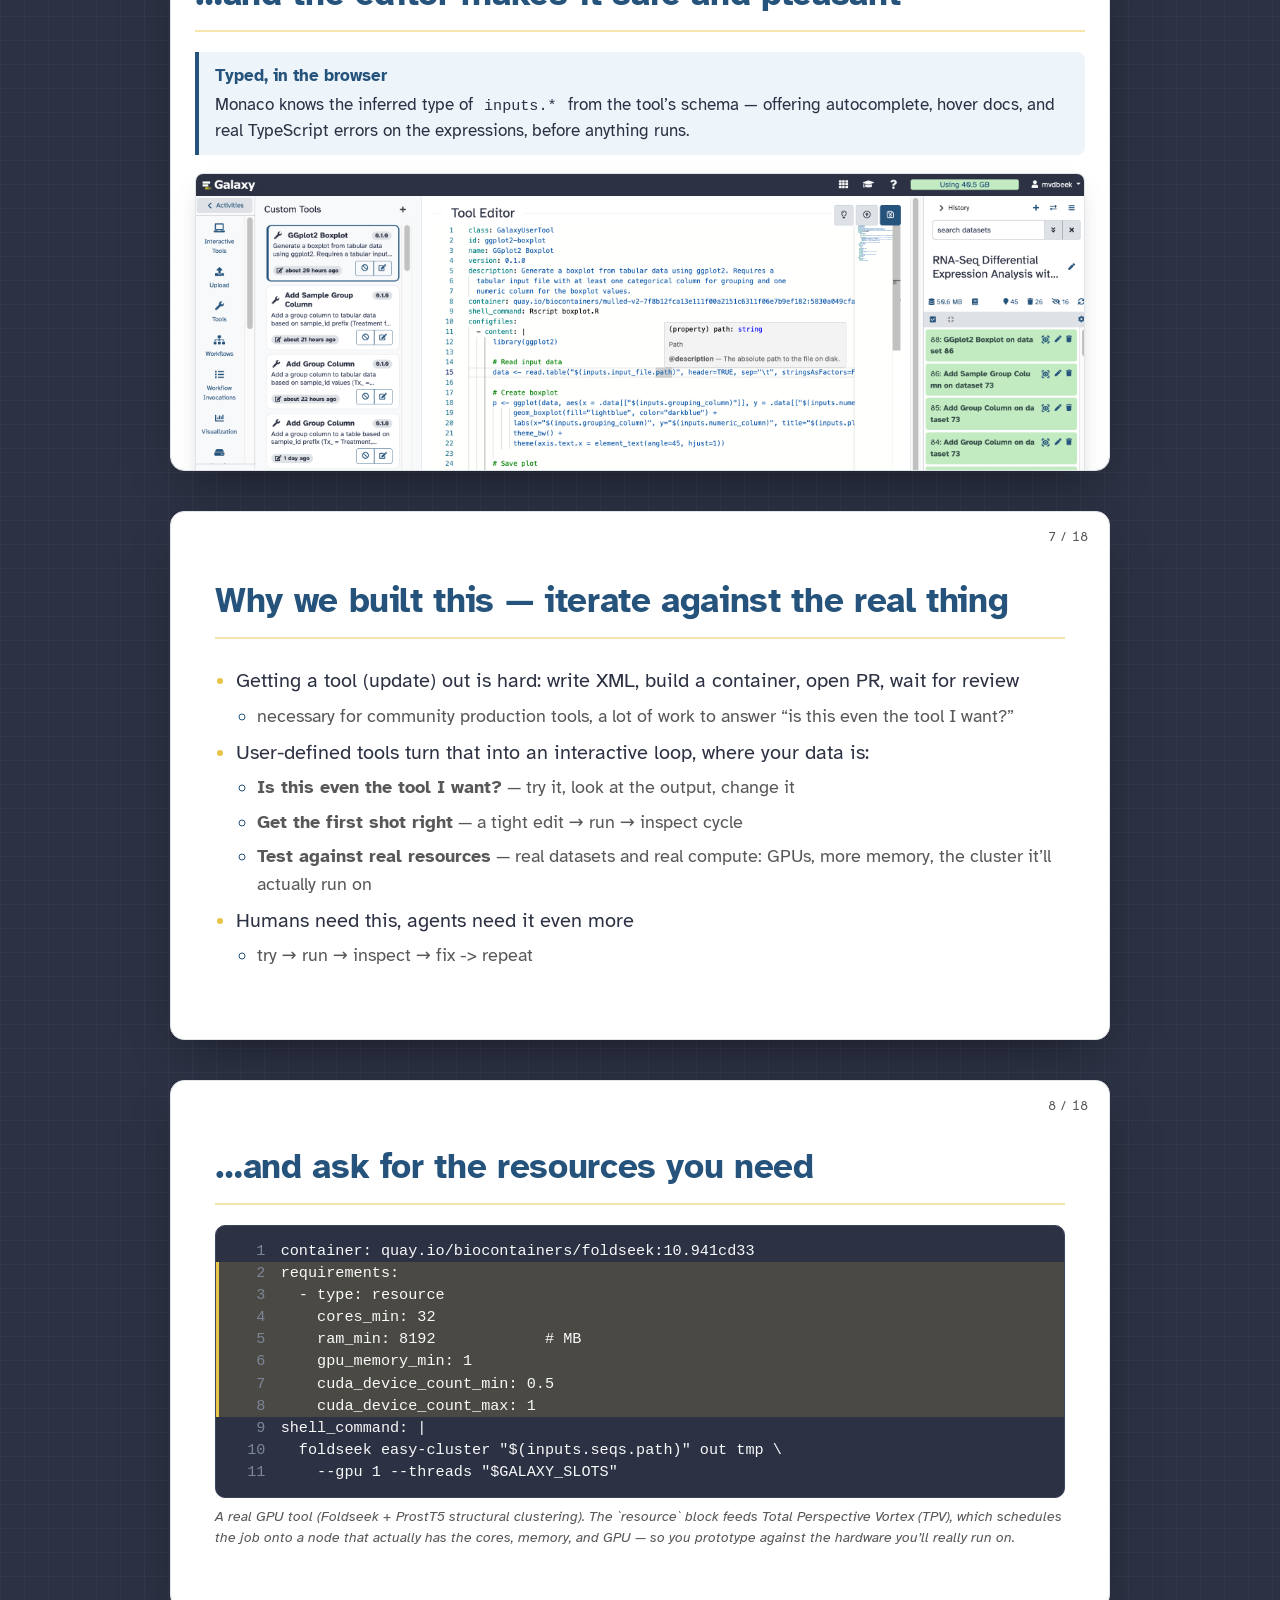
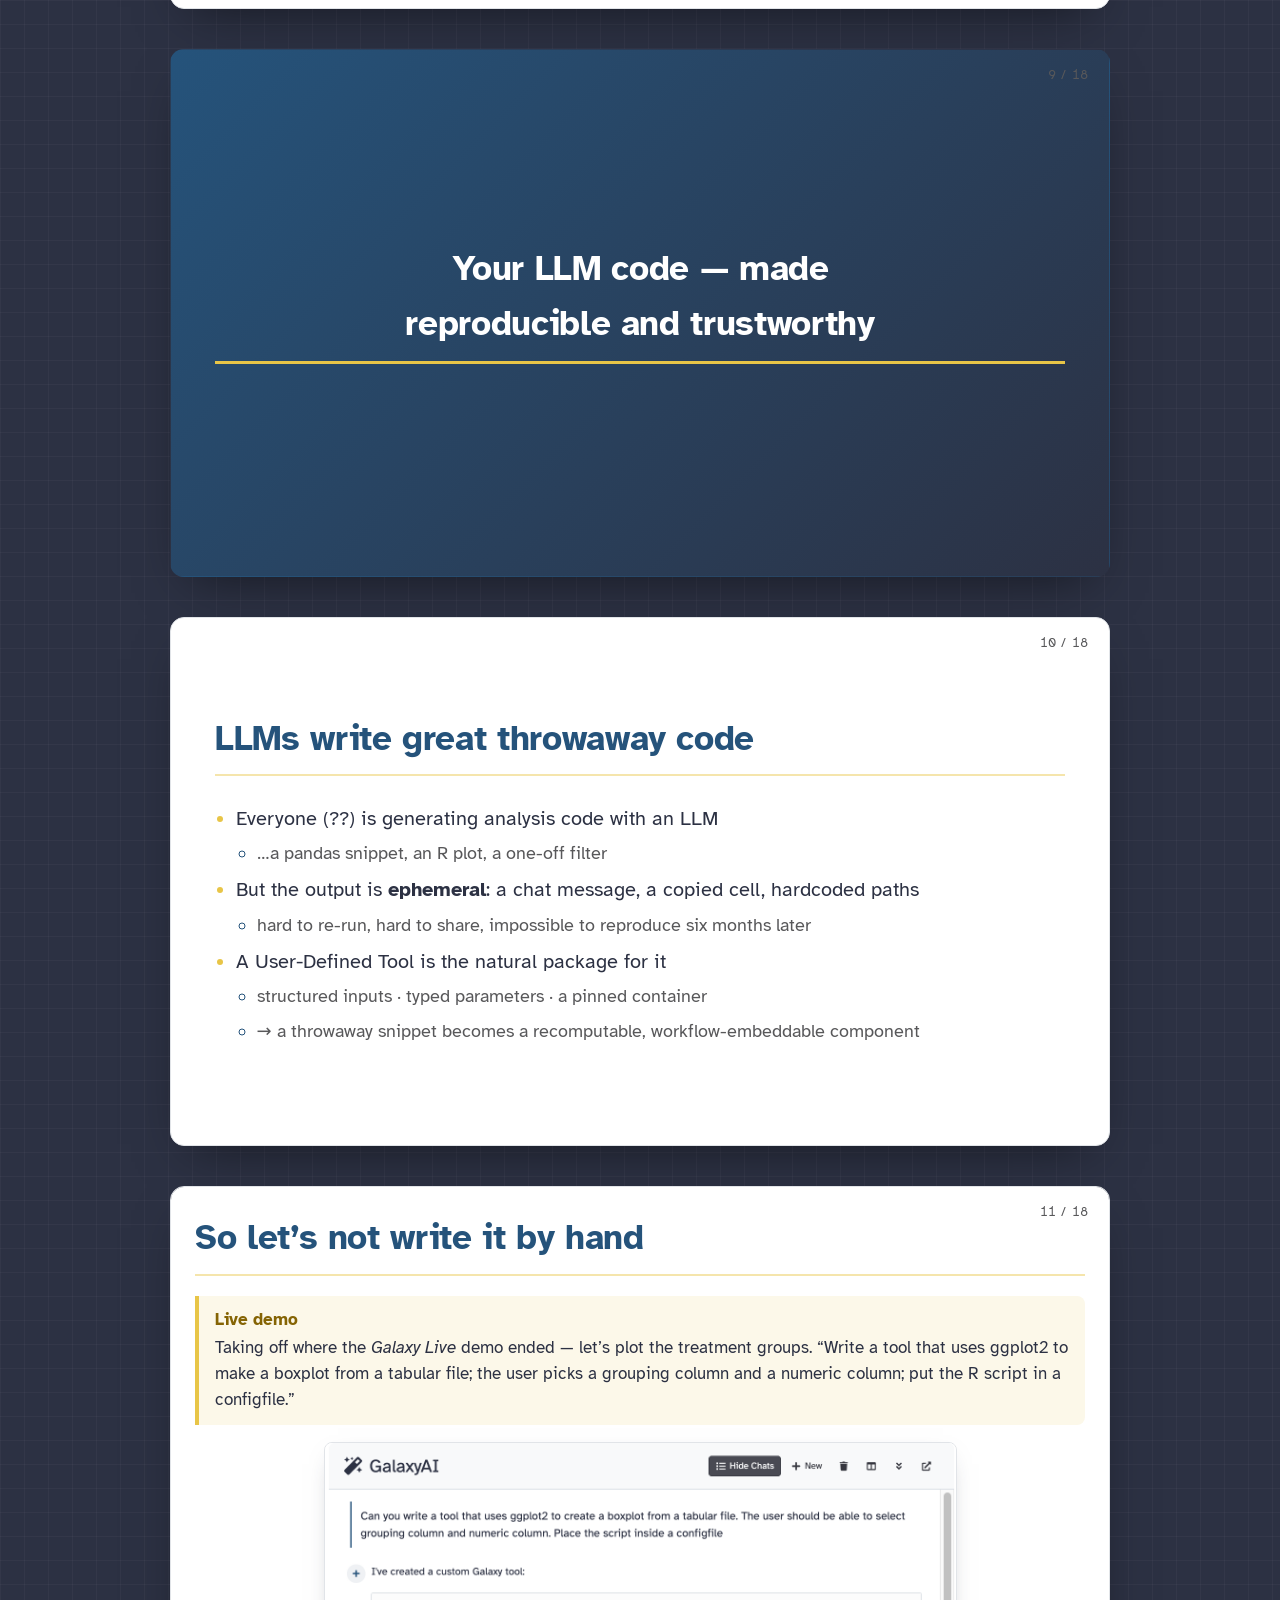
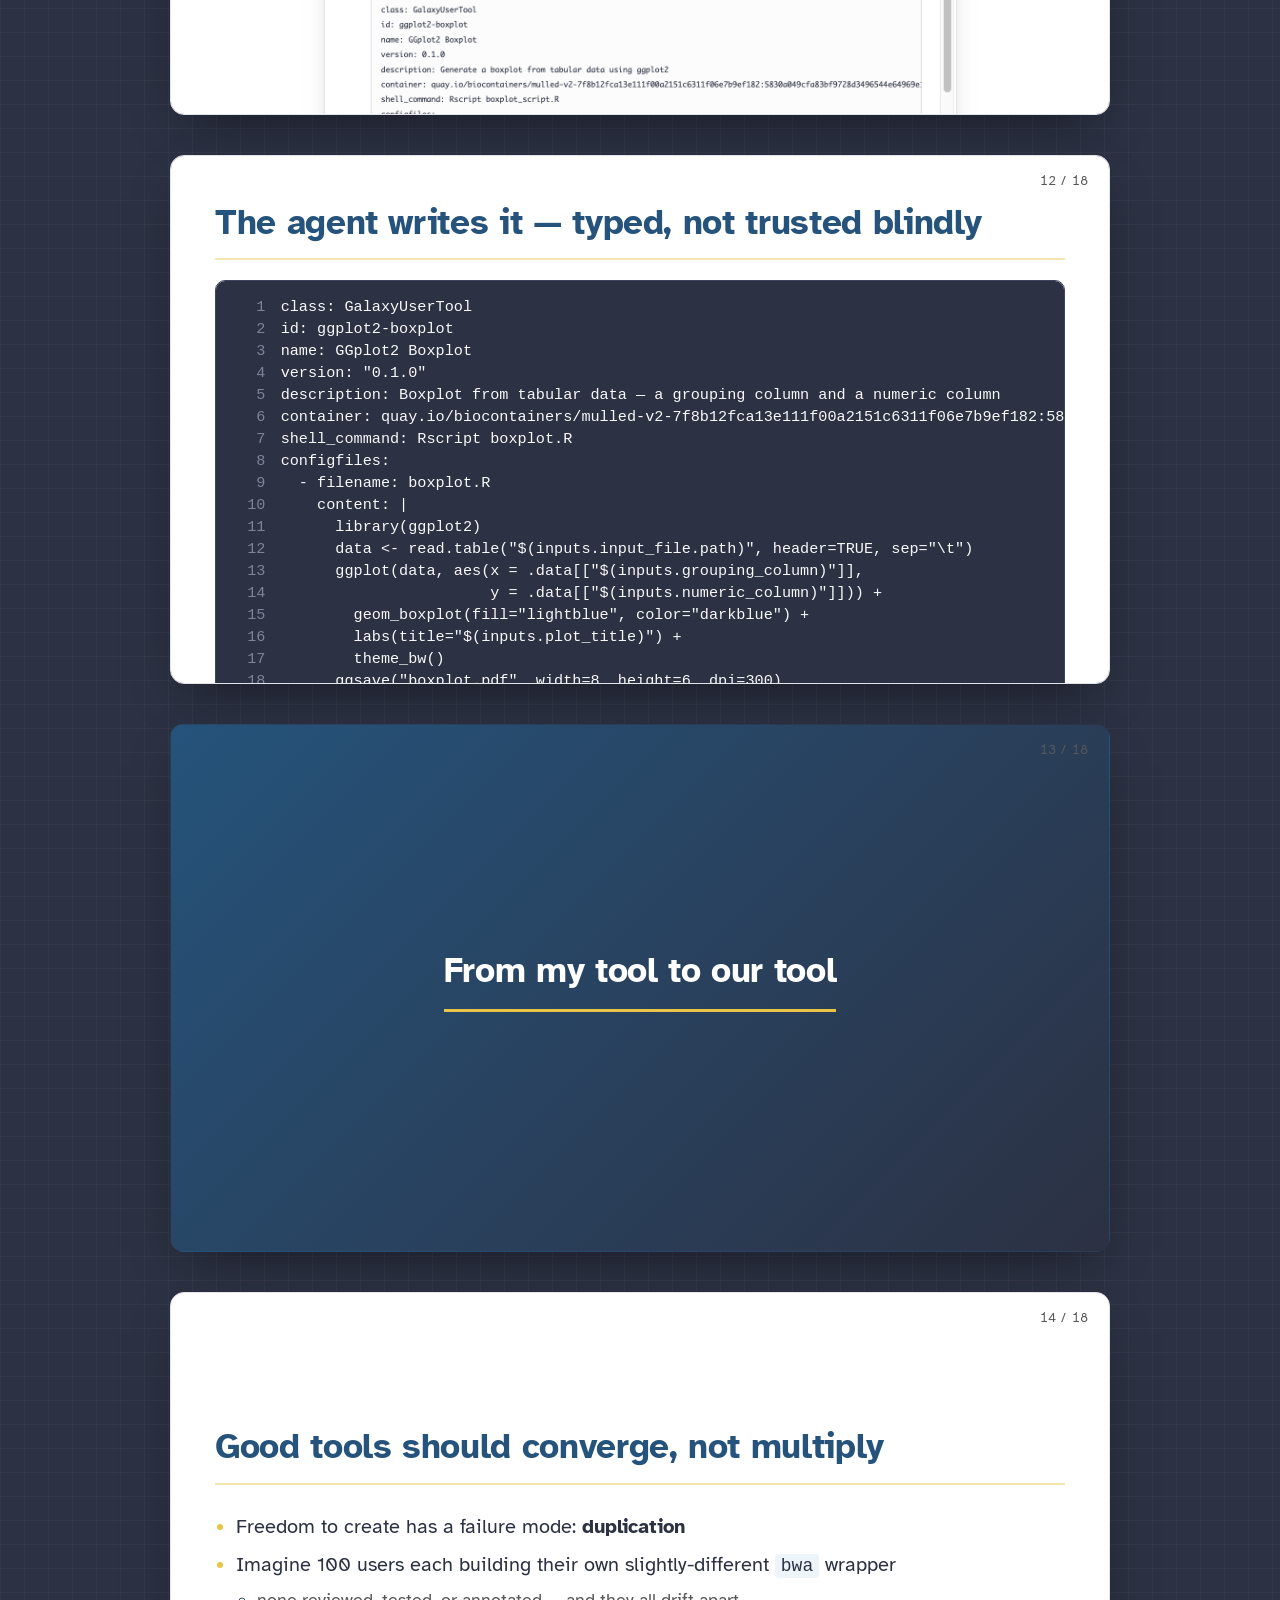
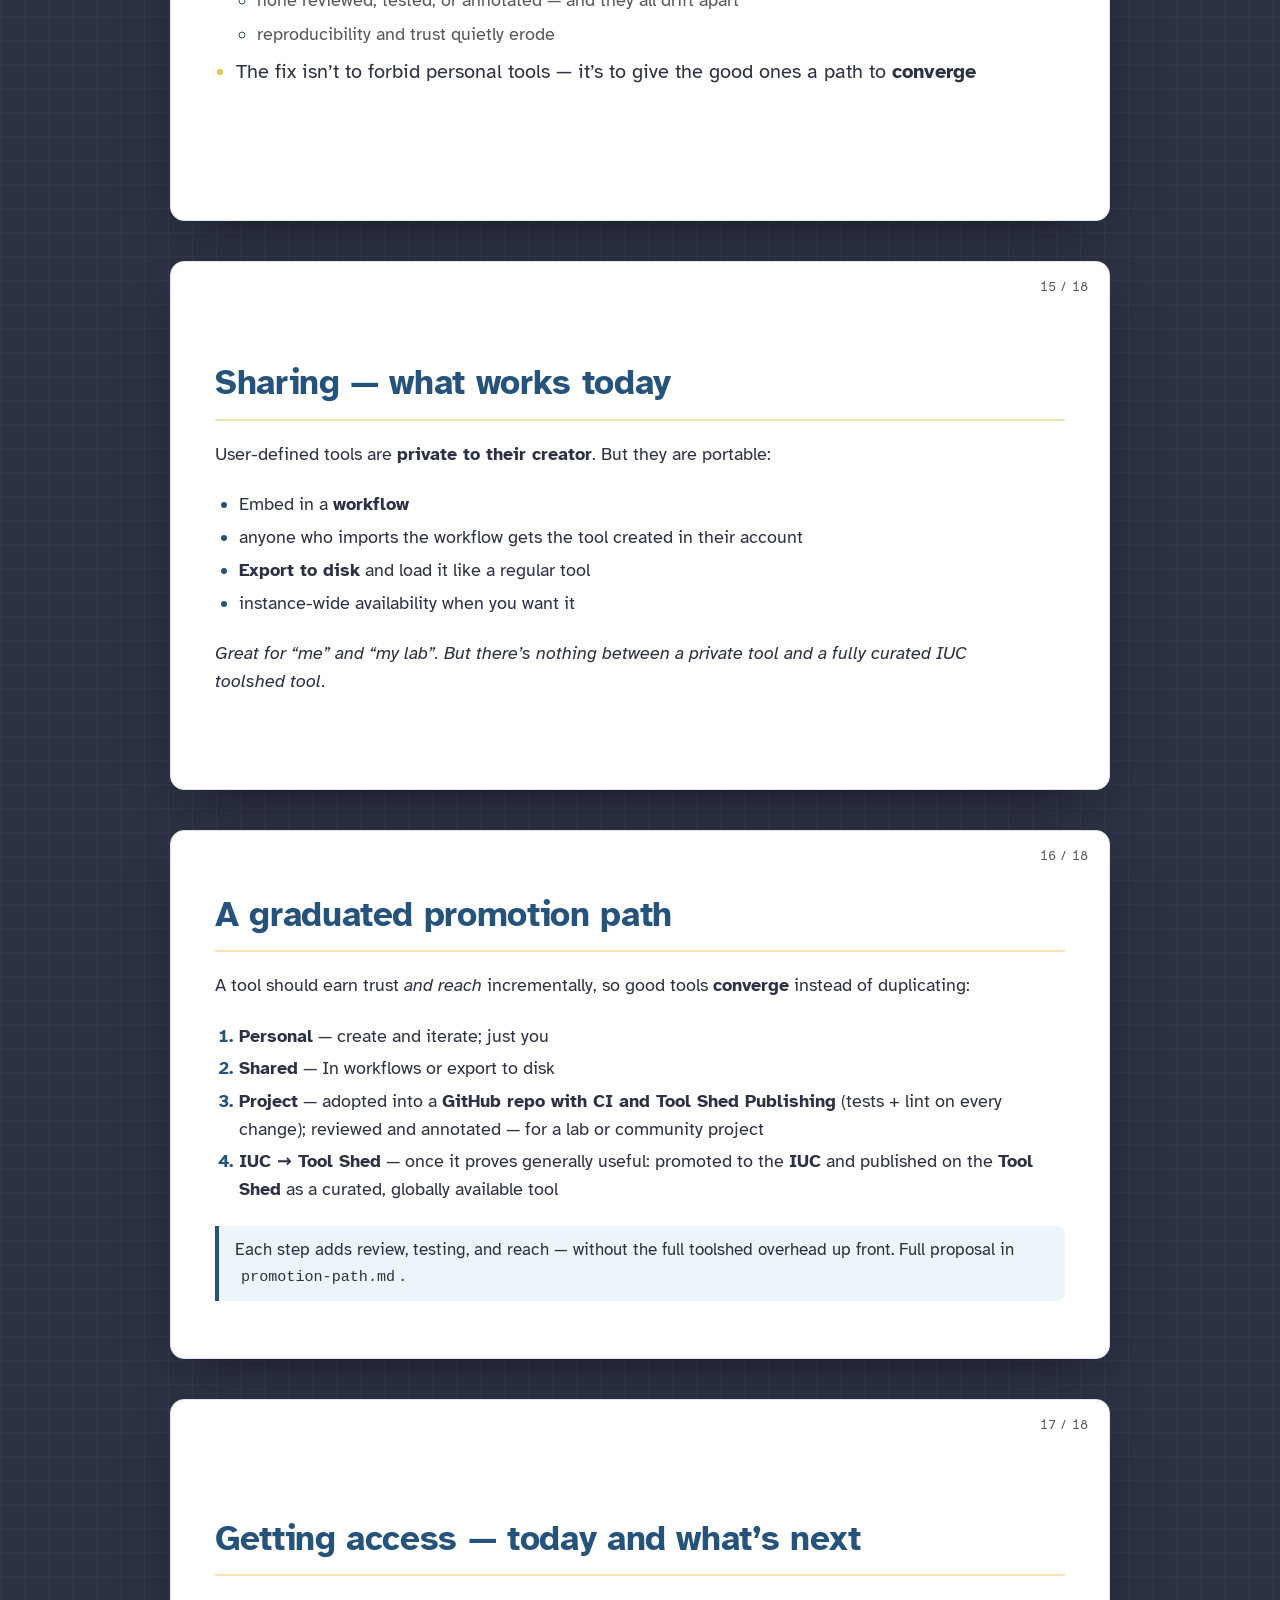
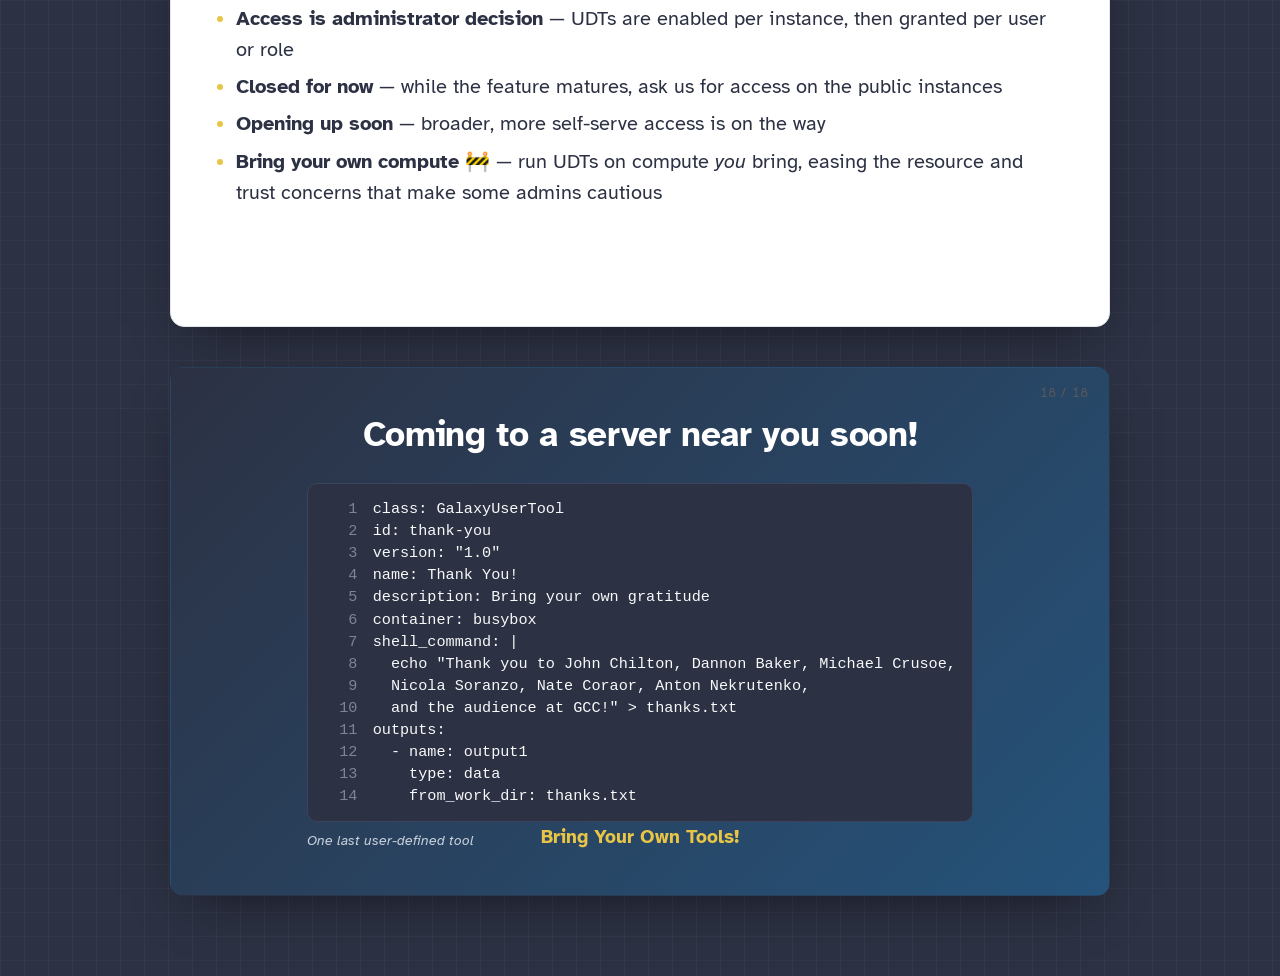
==== commit 11d10446: "Slide 12: drop the scattered code highlight (title+caption carry the point)" ====
--- a/udt/slides.html
+++ b/udt/slides.html
@@ -96,7 +96,7 @@
     <span class="slide__num">12 / 18</span>
     <h2 class="slide__title">The agent writes it — typed, not trusted blindly</h2>
     <div class="slide__blocks">
-      <figure class="code"><pre class="language-yaml"><code><span class="line"><span class="ln">1</span><span class="lc">class: GalaxyUserTool</span></span><span class="line"><span class="ln">2</span><span class="lc">id: ggplot2-boxplot</span></span><span class="line"><span class="ln">3</span><span class="lc">name: GGplot2 Boxplot</span></span><span class="line"><span class="ln">4</span><span class="lc">version: &quot;0.1.0&quot;</span></span><span class="line"><span class="ln">5</span><span class="lc">description: Boxplot from tabular data — a grouping column and a numeric column</span></span><span class="line"><span class="ln">6</span><span class="lc">container: quay.io/biocontainers/mulled-v2-7f8b12fca13e111f00a2151c6311f06e7b9ef182:5830a049cfa83bf9728d3496544e64969e1ef789-0</span></span><span class="line"><span class="ln">7</span><span class="lc">shell_command: Rscript boxplot.R</span></span><span class="line"><span class="ln">8</span><span class="lc">configfiles:</span></span><span class="line"><span class="ln">9</span><span class="lc">  - filename: boxplot.R</span></span><span class="line"><span class="ln">10</span><span class="lc">    content: |</span></span><span class="line"><span class="ln">11</span><span class="lc">      library(ggplot2)</span></span><span class="line hl"><span class="ln">12</span><span class="lc">      data &lt;- read.table(&quot;$(inputs.input_file.path)&quot;, header=TRUE, sep=&quot;\t&quot;)</span></span><span class="line hl"><span class="ln">13</span><span class="lc">      ggplot(data, aes(x = .data[[&quot;$(inputs.grouping_column)&quot;]],</span></span><span class="line hl"><span class="ln">14</span><span class="lc">                       y = .data[[&quot;$(inputs.numeric_column)&quot;]])) +</span></span><span class="line"><span class="ln">15</span><span class="lc">        geom_boxplot(fill=&quot;lightblue&quot;, color=&quot;darkblue&quot;) +</span></span><span class="line hl"><span class="ln">16</span><span class="lc">        labs(title=&quot;$(inputs.plot_title)&quot;) +</span></span><span class="line"><span class="ln">17</span><span class="lc">        theme_bw()</span></span><span class="line"><span class="ln">18</span><span class="lc">      ggsave(&quot;boxplot.pdf&quot;, width=8, height=6, dpi=300)</span></span><span class="line"><span class="ln">19</span><span class="lc">inputs:</span></span><span class="line"><span class="ln">20</span><span class="lc">  - {name: input_file, type: data, format: tabular}</span></span><span class="line"><span class="ln">21</span><span class="lc">  - {name: grouping_column, type: text}</span></span><span class="line"><span class="ln">22</span><span class="lc">  - {name: numeric_column, type: text}</span></span><span class="line"><span class="ln">23</span><span class="lc">  - {name: plot_title, type: text}</span></span><span class="line"><span class="ln">24</span><span class="lc">outputs:</span></span><span class="line"><span class="ln">25</span><span class="lc">  - {name: plot, type: data, format: pdf, from_work_dir: boxplot.pdf}</span></span></code></pre><figcaption>The agent produced exactly this. Every `$(inputs.*)` in the R script is type-checked by Monaco against the tool’s schema — generated code that doesn’t type-check never runs.</figcaption></figure>
+      <figure class="code"><pre class="language-yaml"><code><span class="line"><span class="ln">1</span><span class="lc">class: GalaxyUserTool</span></span><span class="line"><span class="ln">2</span><span class="lc">id: ggplot2-boxplot</span></span><span class="line"><span class="ln">3</span><span class="lc">name: GGplot2 Boxplot</span></span><span class="line"><span class="ln">4</span><span class="lc">version: &quot;0.1.0&quot;</span></span><span class="line"><span class="ln">5</span><span class="lc">description: Boxplot from tabular data — a grouping column and a numeric column</span></span><span class="line"><span class="ln">6</span><span class="lc">container: quay.io/biocontainers/mulled-v2-7f8b12fca13e111f00a2151c6311f06e7b9ef182:5830a049cfa83bf9728d3496544e64969e1ef789-0</span></span><span class="line"><span class="ln">7</span><span class="lc">shell_command: Rscript boxplot.R</span></span><span class="line"><span class="ln">8</span><span class="lc">configfiles:</span></span><span class="line"><span class="ln">9</span><span class="lc">  - filename: boxplot.R</span></span><span class="line"><span class="ln">10</span><span class="lc">    content: |</span></span><span class="line"><span class="ln">11</span><span class="lc">      library(ggplot2)</span></span><span class="line"><span class="ln">12</span><span class="lc">      data &lt;- read.table(&quot;$(inputs.input_file.path)&quot;, header=TRUE, sep=&quot;\t&quot;)</span></span><span class="line"><span class="ln">13</span><span class="lc">      ggplot(data, aes(x = .data[[&quot;$(inputs.grouping_column)&quot;]],</span></span><span class="line"><span class="ln">14</span><span class="lc">                       y = .data[[&quot;$(inputs.numeric_column)&quot;]])) +</span></span><span class="line"><span class="ln">15</span><span class="lc">        geom_boxplot(fill=&quot;lightblue&quot;, color=&quot;darkblue&quot;) +</span></span><span class="line"><span class="ln">16</span><span class="lc">        labs(title=&quot;$(inputs.plot_title)&quot;) +</span></span><span class="line"><span class="ln">17</span><span class="lc">        theme_bw()</span></span><span class="line"><span class="ln">18</span><span class="lc">      ggsave(&quot;boxplot.pdf&quot;, width=8, height=6, dpi=300)</span></span><span class="line"><span class="ln">19</span><span class="lc">inputs:</span></span><span class="line"><span class="ln">20</span><span class="lc">  - {name: input_file, type: data, format: tabular}</span></span><span class="line"><span class="ln">21</span><span class="lc">  - {name: grouping_column, type: text}</span></span><span class="line"><span class="ln">22</span><span class="lc">  - {name: numeric_column, type: text}</span></span><span class="line"><span class="ln">23</span><span class="lc">  - {name: plot_title, type: text}</span></span><span class="line"><span class="ln">24</span><span class="lc">outputs:</span></span><span class="line"><span class="ln">25</span><span class="lc">  - {name: plot, type: data, format: pdf, from_work_dir: boxplot.pdf}</span></span></code></pre><figcaption>The agent produced exactly this. Every `$(inputs.*)` in the R script is type-checked by Monaco against the tool’s schema — generated code that doesn’t type-check never runs.</figcaption></figure>
     </div>
   </section>
   <section class="slide slide--section" id="slide-13" aria-label="Slide 13">
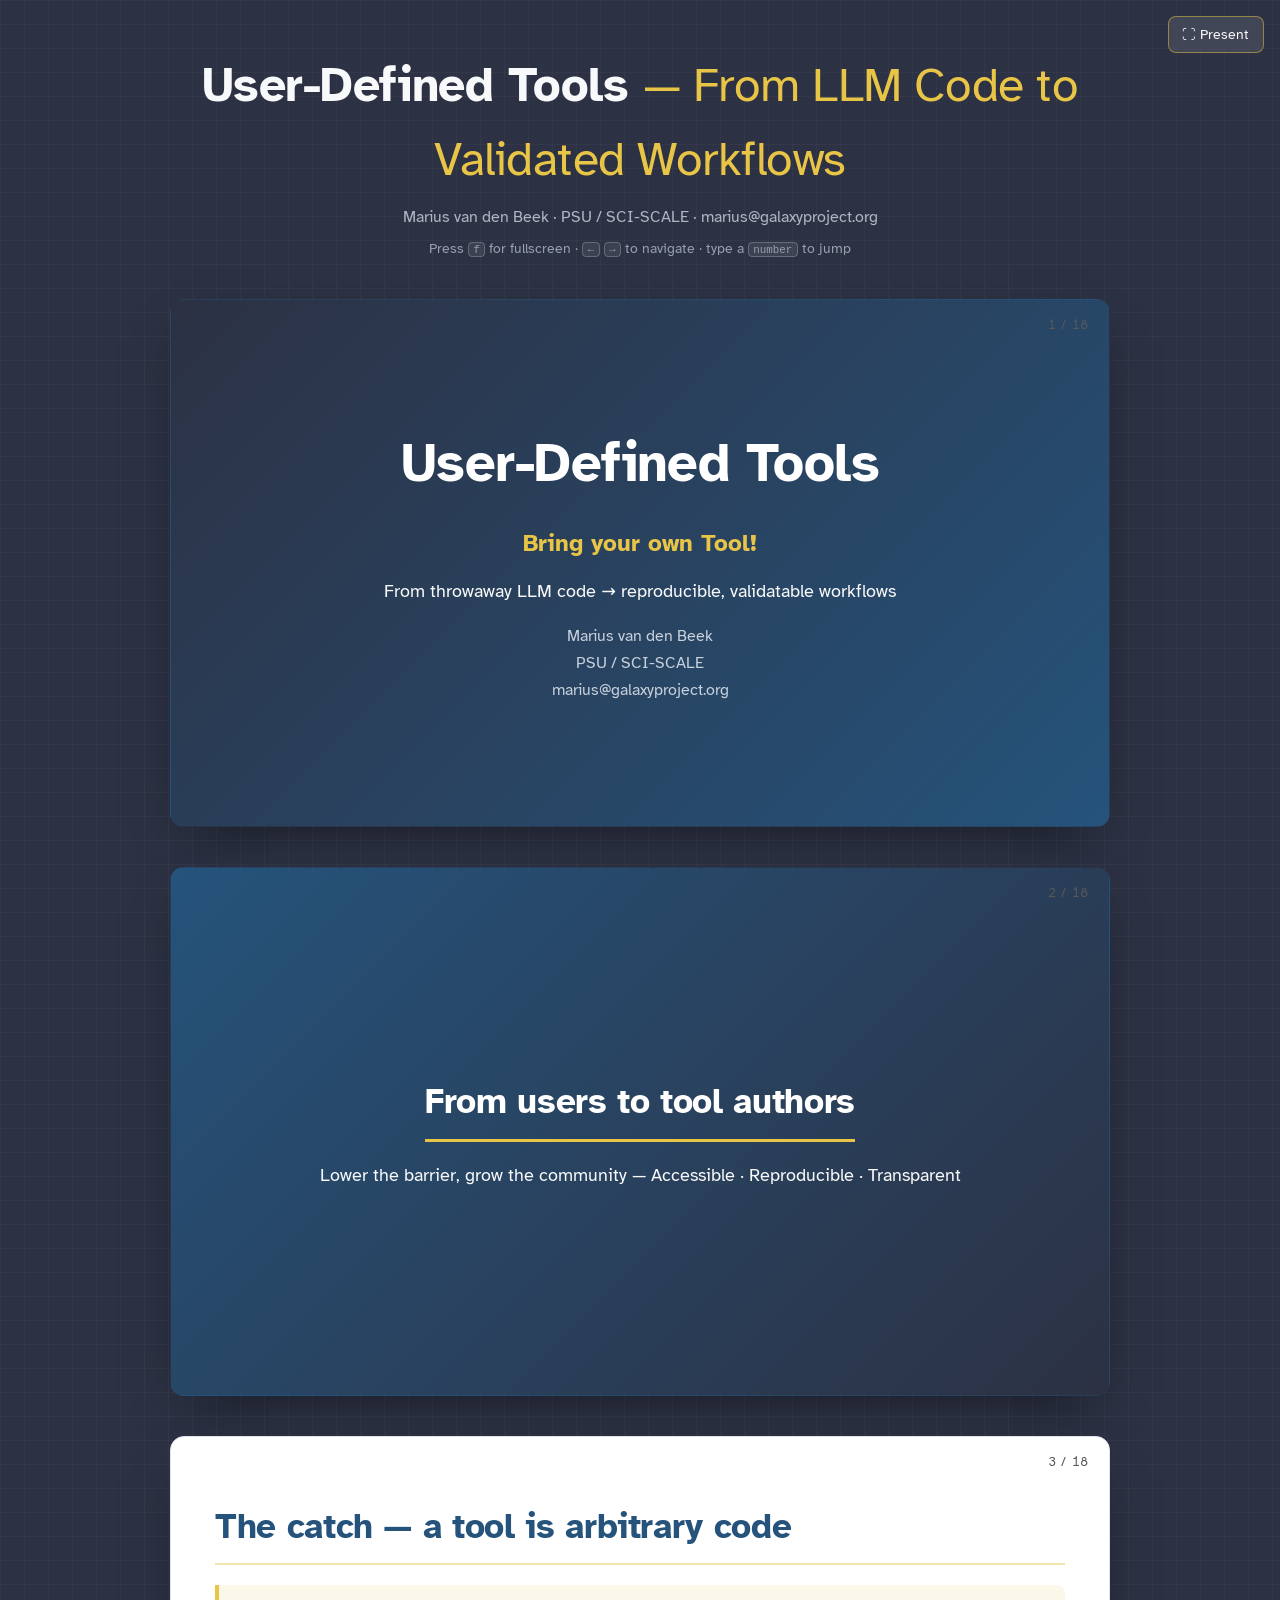
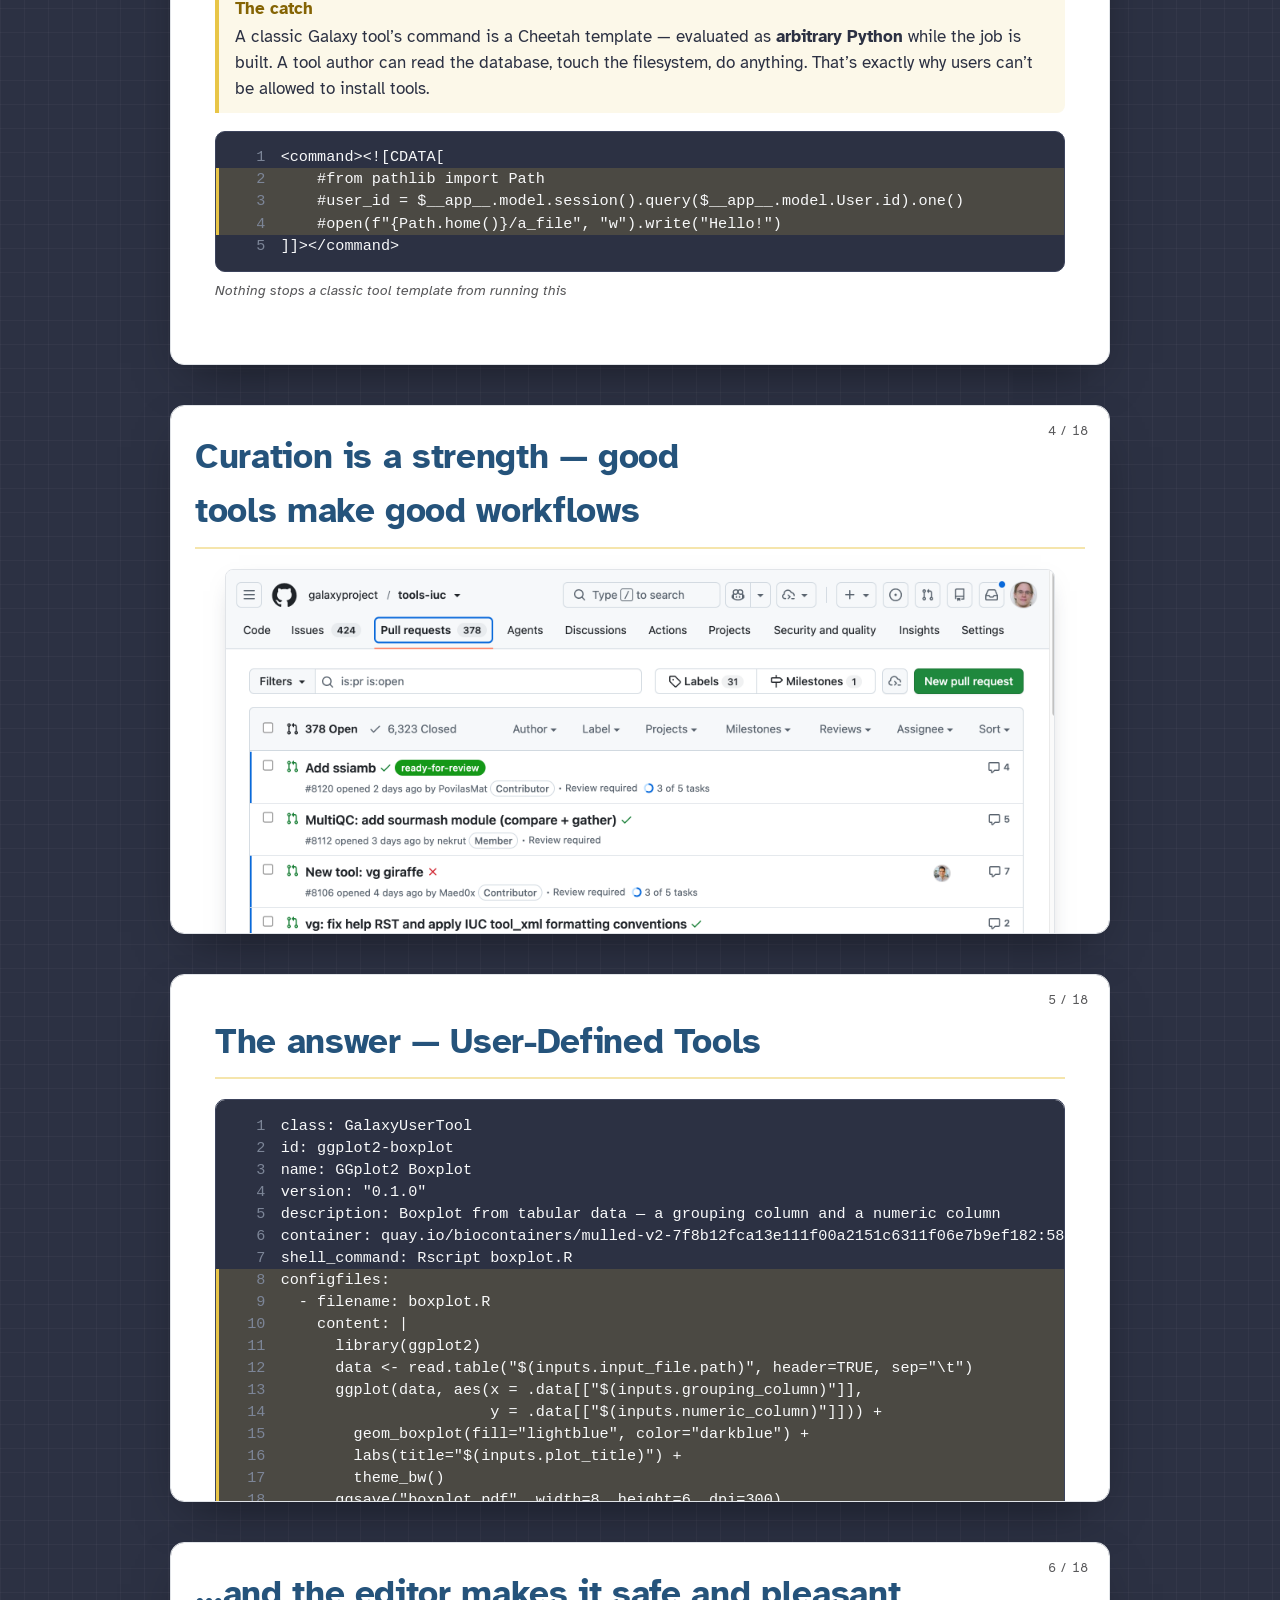
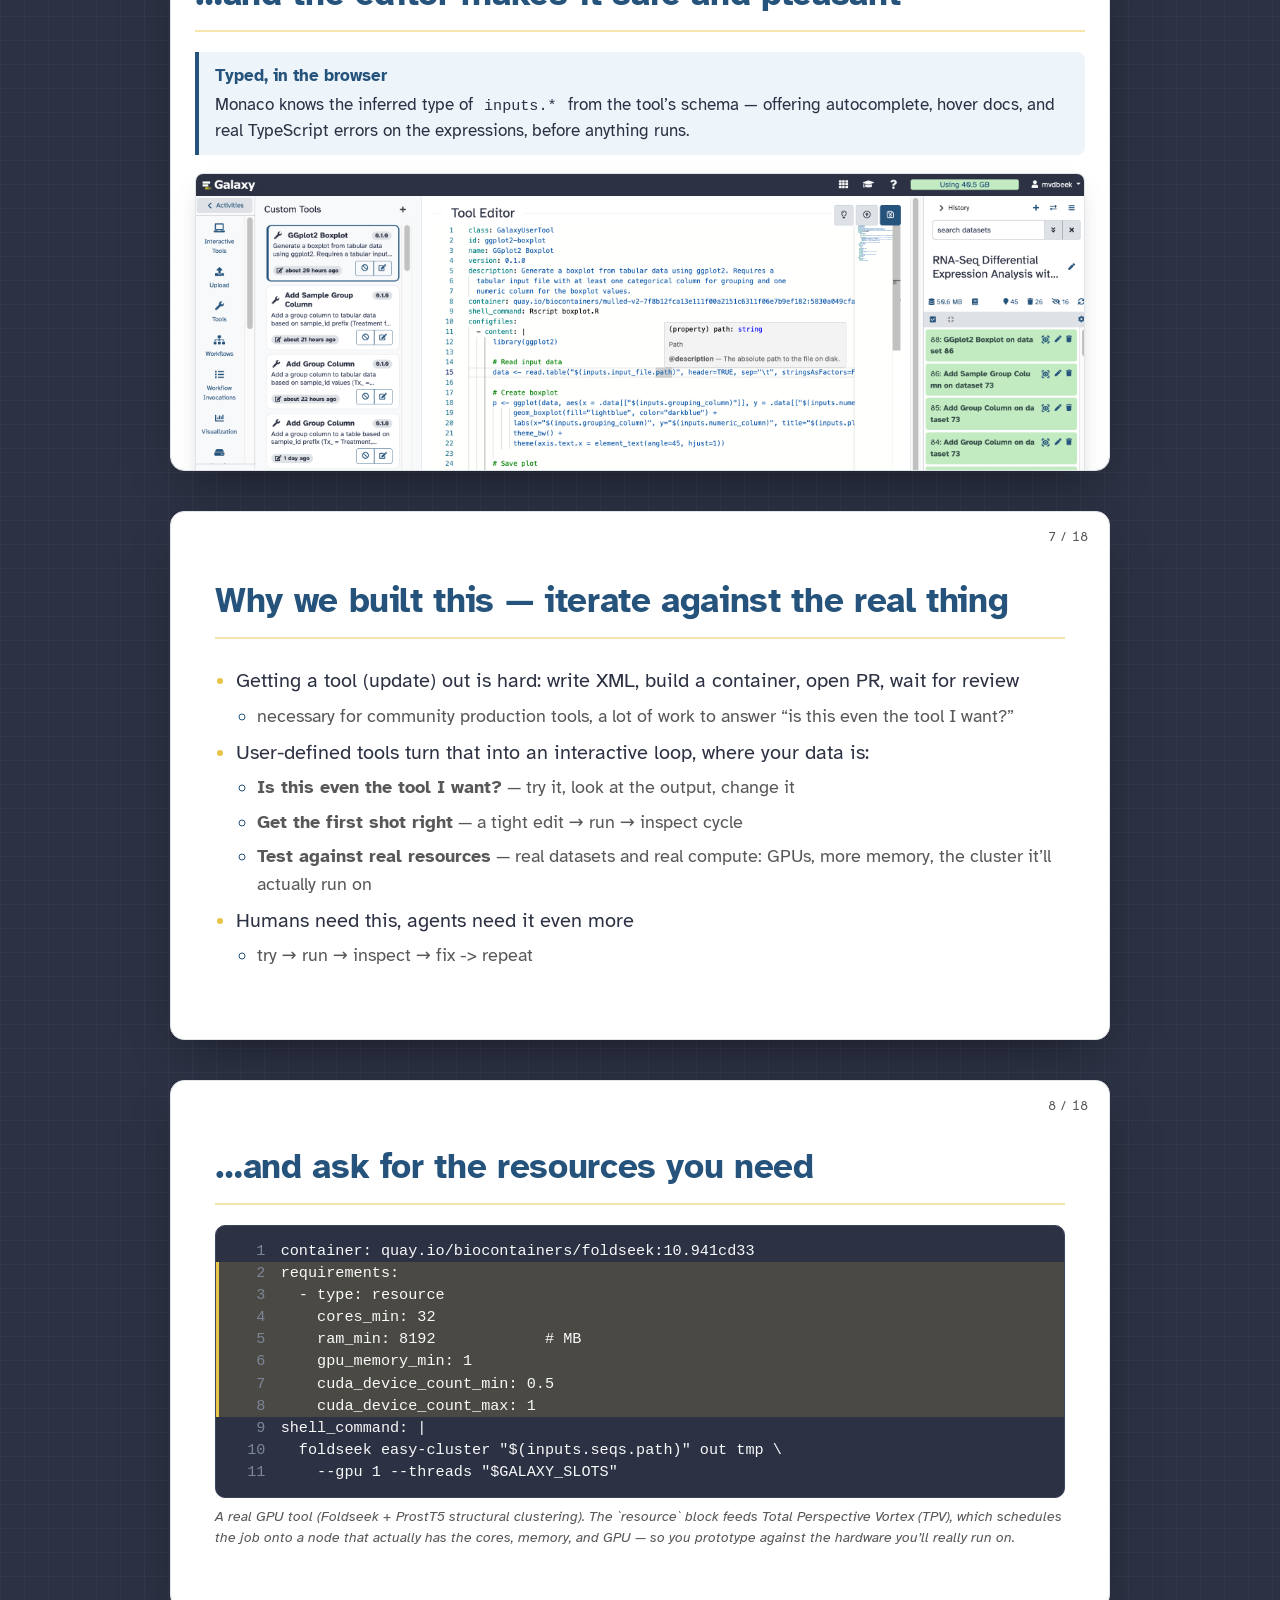
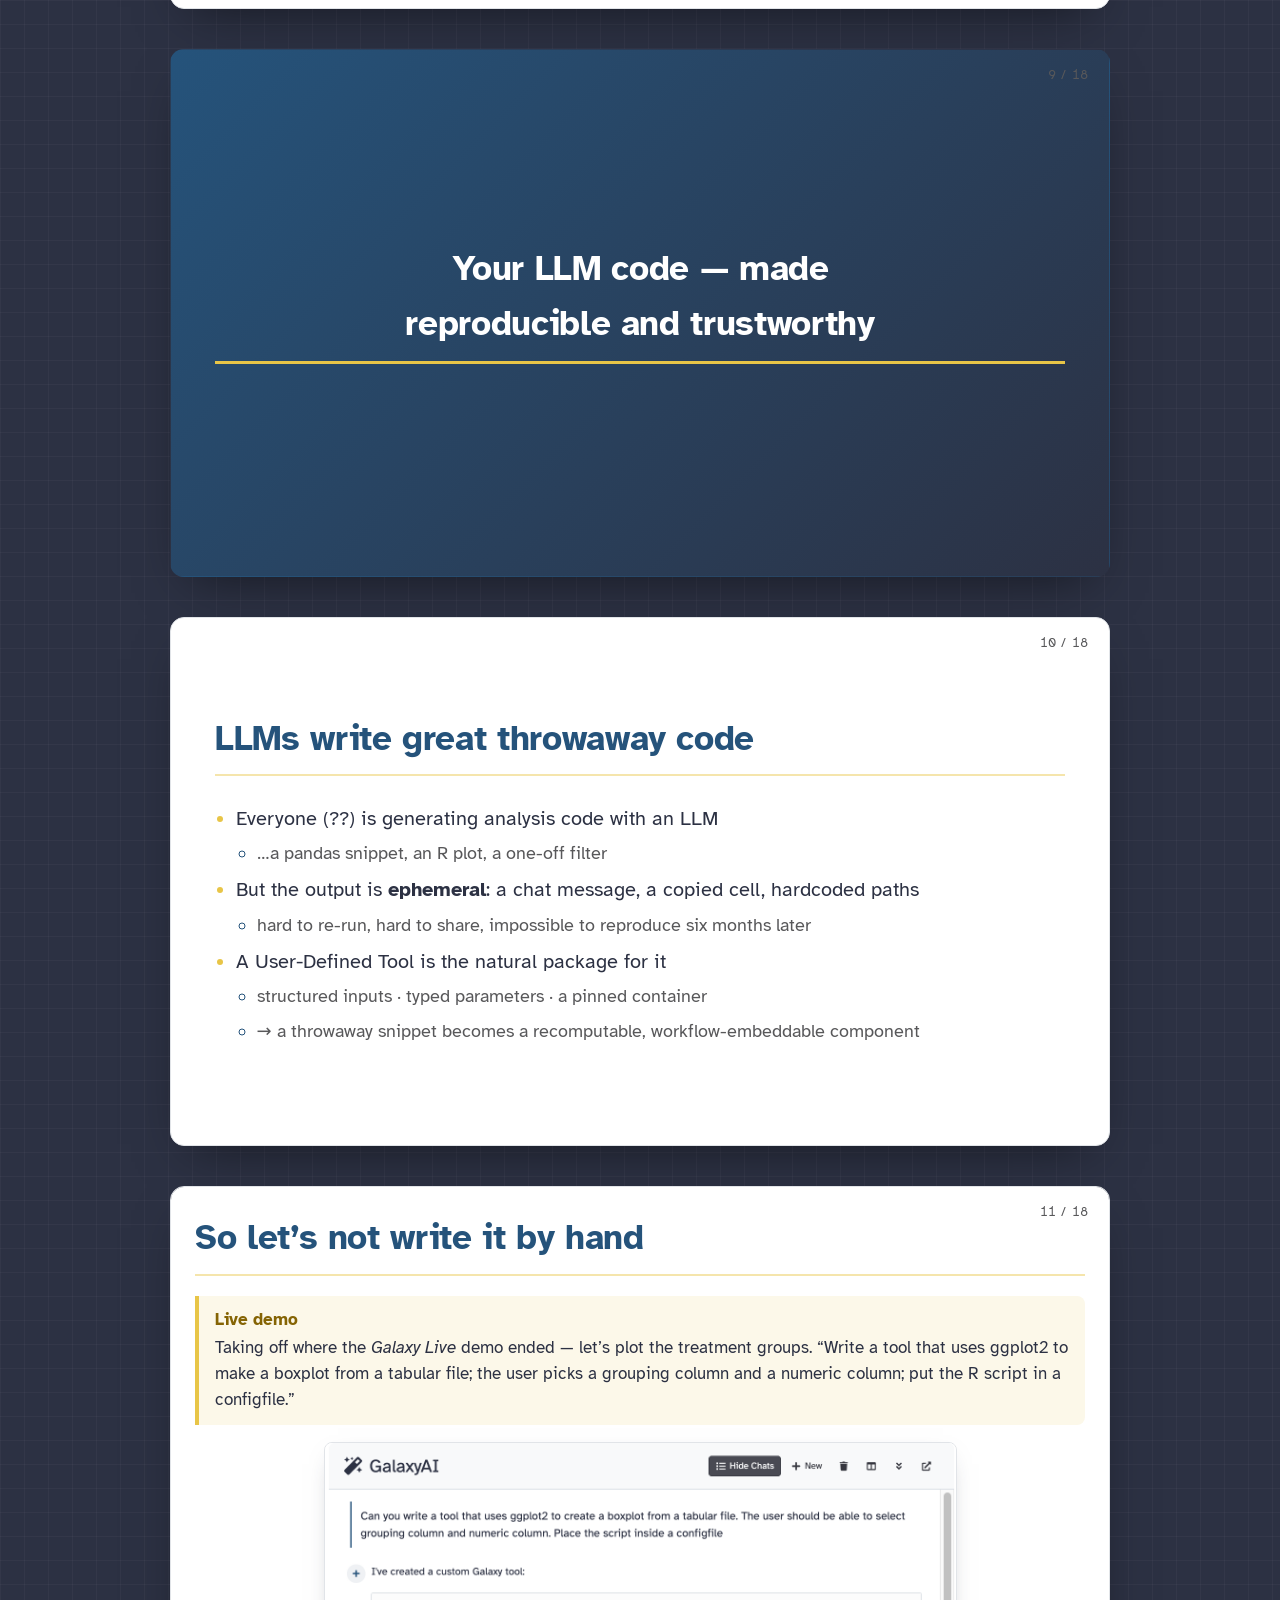
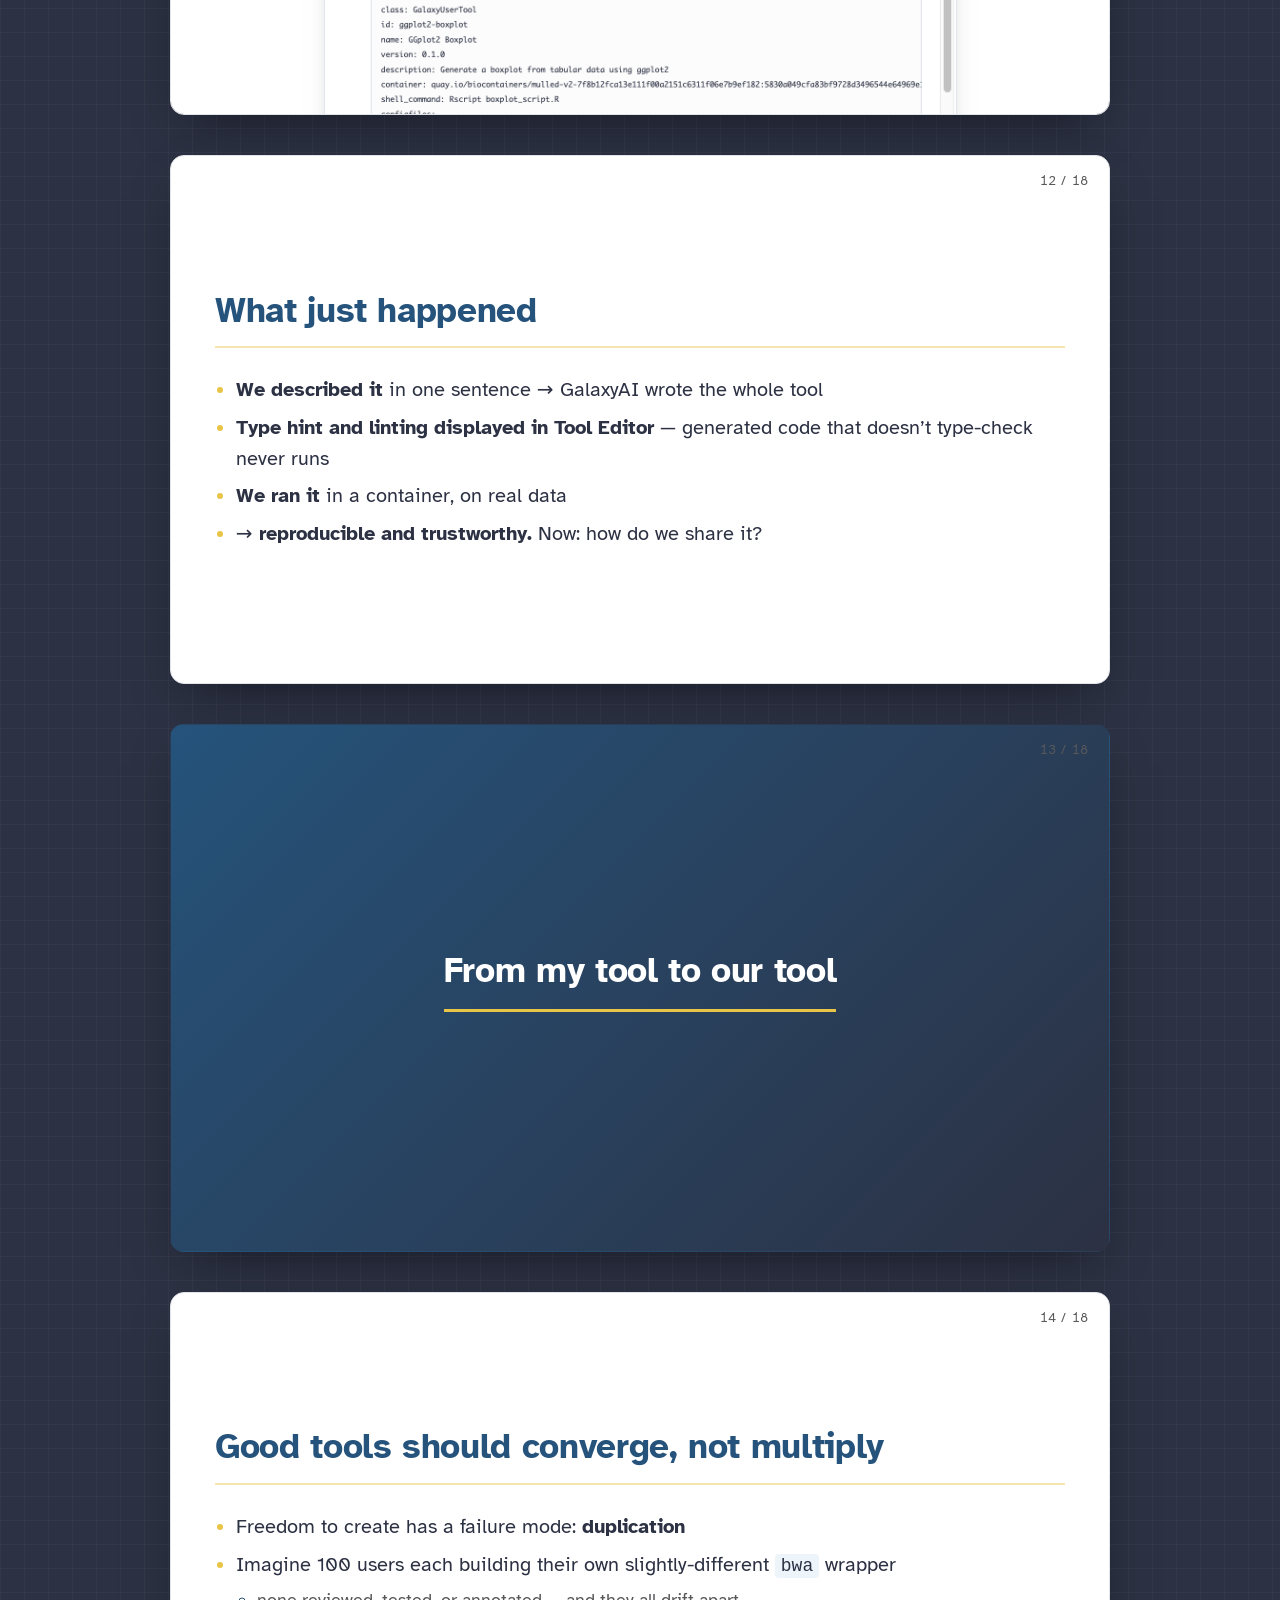
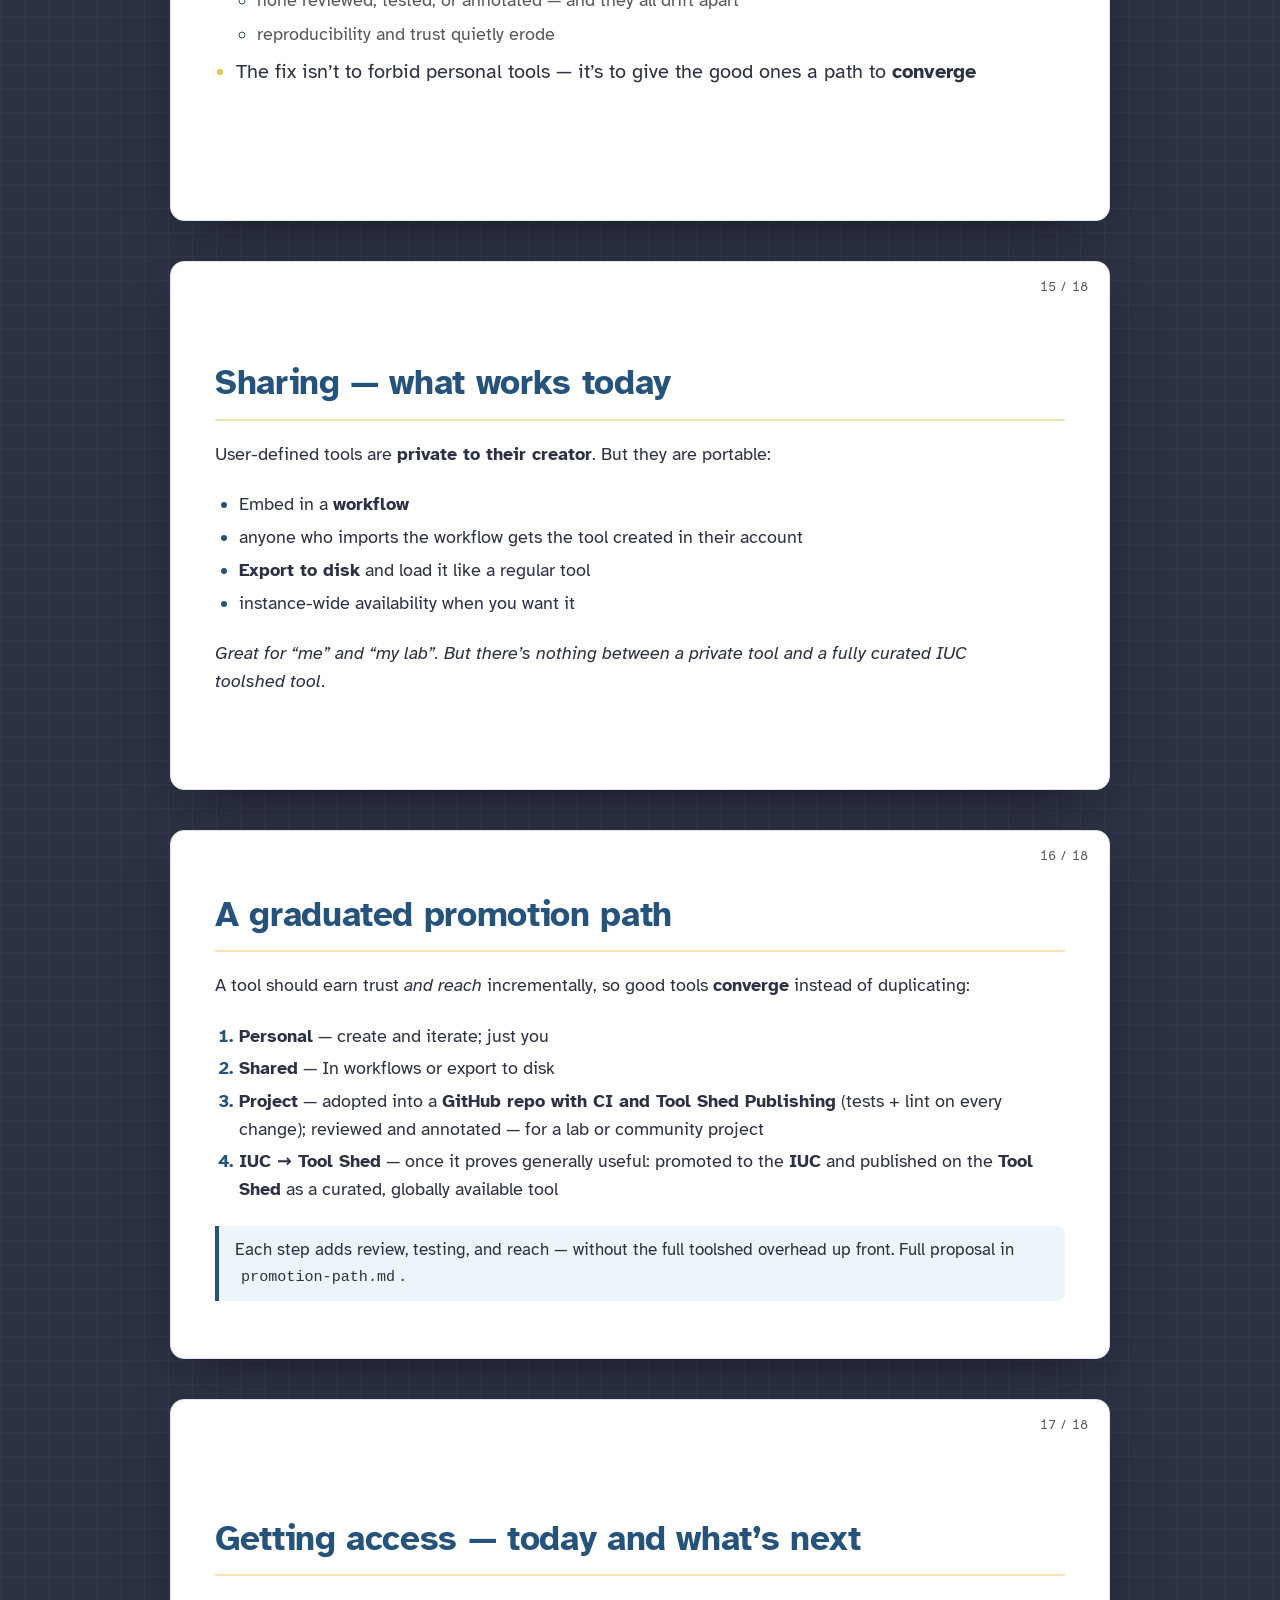
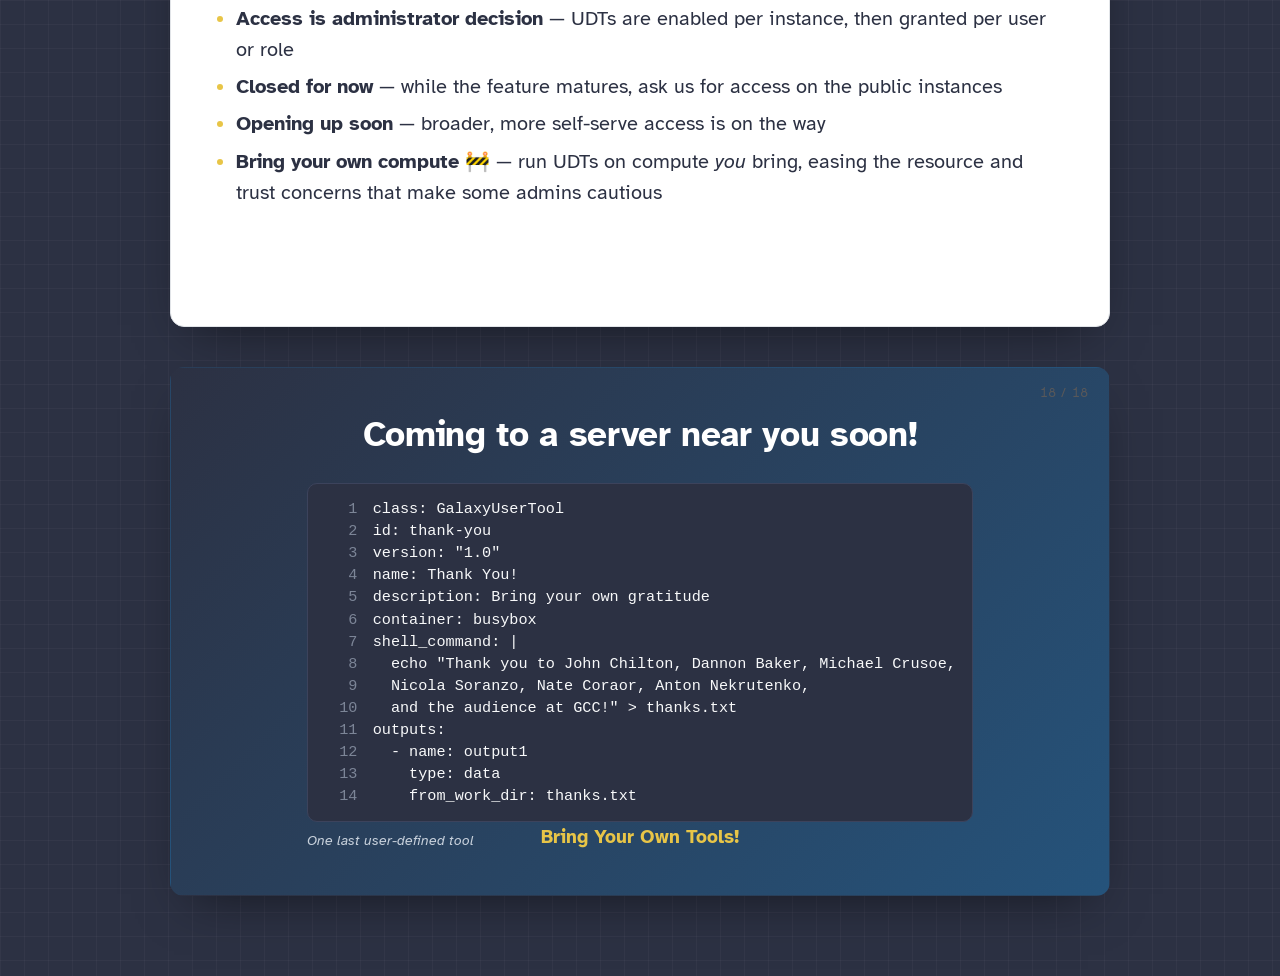
==== commit 7bf7e75f: "Slide 12: replace repeated tool YAML with a 'what just happened' summary" ====
--- a/udt/slides.html
+++ b/udt/slides.html
@@ -94,10 +94,8 @@
   </section>
   <section class="slide slide--content" id="slide-12" aria-label="Slide 12">
     <span class="slide__num">12 / 18</span>
-    <h2 class="slide__title">The agent writes it — typed, not trusted blindly</h2>
-    <div class="slide__blocks">
-      <figure class="code"><pre class="language-yaml"><code><span class="line"><span class="ln">1</span><span class="lc">class: GalaxyUserTool</span></span><span class="line"><span class="ln">2</span><span class="lc">id: ggplot2-boxplot</span></span><span class="line"><span class="ln">3</span><span class="lc">name: GGplot2 Boxplot</span></span><span class="line"><span class="ln">4</span><span class="lc">version: &quot;0.1.0&quot;</span></span><span class="line"><span class="ln">5</span><span class="lc">description: Boxplot from tabular data — a grouping column and a numeric column</span></span><span class="line"><span class="ln">6</span><span class="lc">container: quay.io/biocontainers/mulled-v2-7f8b12fca13e111f00a2151c6311f06e7b9ef182:5830a049cfa83bf9728d3496544e64969e1ef789-0</span></span><span class="line"><span class="ln">7</span><span class="lc">shell_command: Rscript boxplot.R</span></span><span class="line"><span class="ln">8</span><span class="lc">configfiles:</span></span><span class="line"><span class="ln">9</span><span class="lc">  - filename: boxplot.R</span></span><span class="line"><span class="ln">10</span><span class="lc">    content: |</span></span><span class="line"><span class="ln">11</span><span class="lc">      library(ggplot2)</span></span><span class="line"><span class="ln">12</span><span class="lc">      data &lt;- read.table(&quot;$(inputs.input_file.path)&quot;, header=TRUE, sep=&quot;\t&quot;)</span></span><span class="line"><span class="ln">13</span><span class="lc">      ggplot(data, aes(x = .data[[&quot;$(inputs.grouping_column)&quot;]],</span></span><span class="line"><span class="ln">14</span><span class="lc">                       y = .data[[&quot;$(inputs.numeric_column)&quot;]])) +</span></span><span class="line"><span class="ln">15</span><span class="lc">        geom_boxplot(fill=&quot;lightblue&quot;, color=&quot;darkblue&quot;) +</span></span><span class="line"><span class="ln">16</span><span class="lc">        labs(title=&quot;$(inputs.plot_title)&quot;) +</span></span><span class="line"><span class="ln">17</span><span class="lc">        theme_bw()</span></span><span class="line"><span class="ln">18</span><span class="lc">      ggsave(&quot;boxplot.pdf&quot;, width=8, height=6, dpi=300)</span></span><span class="line"><span class="ln">19</span><span class="lc">inputs:</span></span><span class="line"><span class="ln">20</span><span class="lc">  - {name: input_file, type: data, format: tabular}</span></span><span class="line"><span class="ln">21</span><span class="lc">  - {name: grouping_column, type: text}</span></span><span class="line"><span class="ln">22</span><span class="lc">  - {name: numeric_column, type: text}</span></span><span class="line"><span class="ln">23</span><span class="lc">  - {name: plot_title, type: text}</span></span><span class="line"><span class="ln">24</span><span class="lc">outputs:</span></span><span class="line"><span class="ln">25</span><span class="lc">  - {name: plot, type: data, format: pdf, from_work_dir: boxplot.pdf}</span></span></code></pre><figcaption>The agent produced exactly this. Every `$(inputs.*)` in the R script is type-checked by Monaco against the tool’s schema — generated code that doesn’t type-check never runs.</figcaption></figure>
-    </div>
+    <h2 class="slide__title">What just happened</h2>
+    <div class="slide__body"><ul><li><strong>We described it</strong> in one sentence → GalaxyAI wrote the whole tool</li><li><strong>Type hint and linting  displayed in Tool Editor</strong> — generated code that doesn’t type-check never runs</li><li><strong>We ran it</strong> in a container, on real data</li><li>→ <strong>reproducible and trustworthy.</strong> Now: how do we share it?</li></ul></div>
   </section>
   <section class="slide slide--section" id="slide-13" aria-label="Slide 13">
     <span class="slide__num">13 / 18</span>
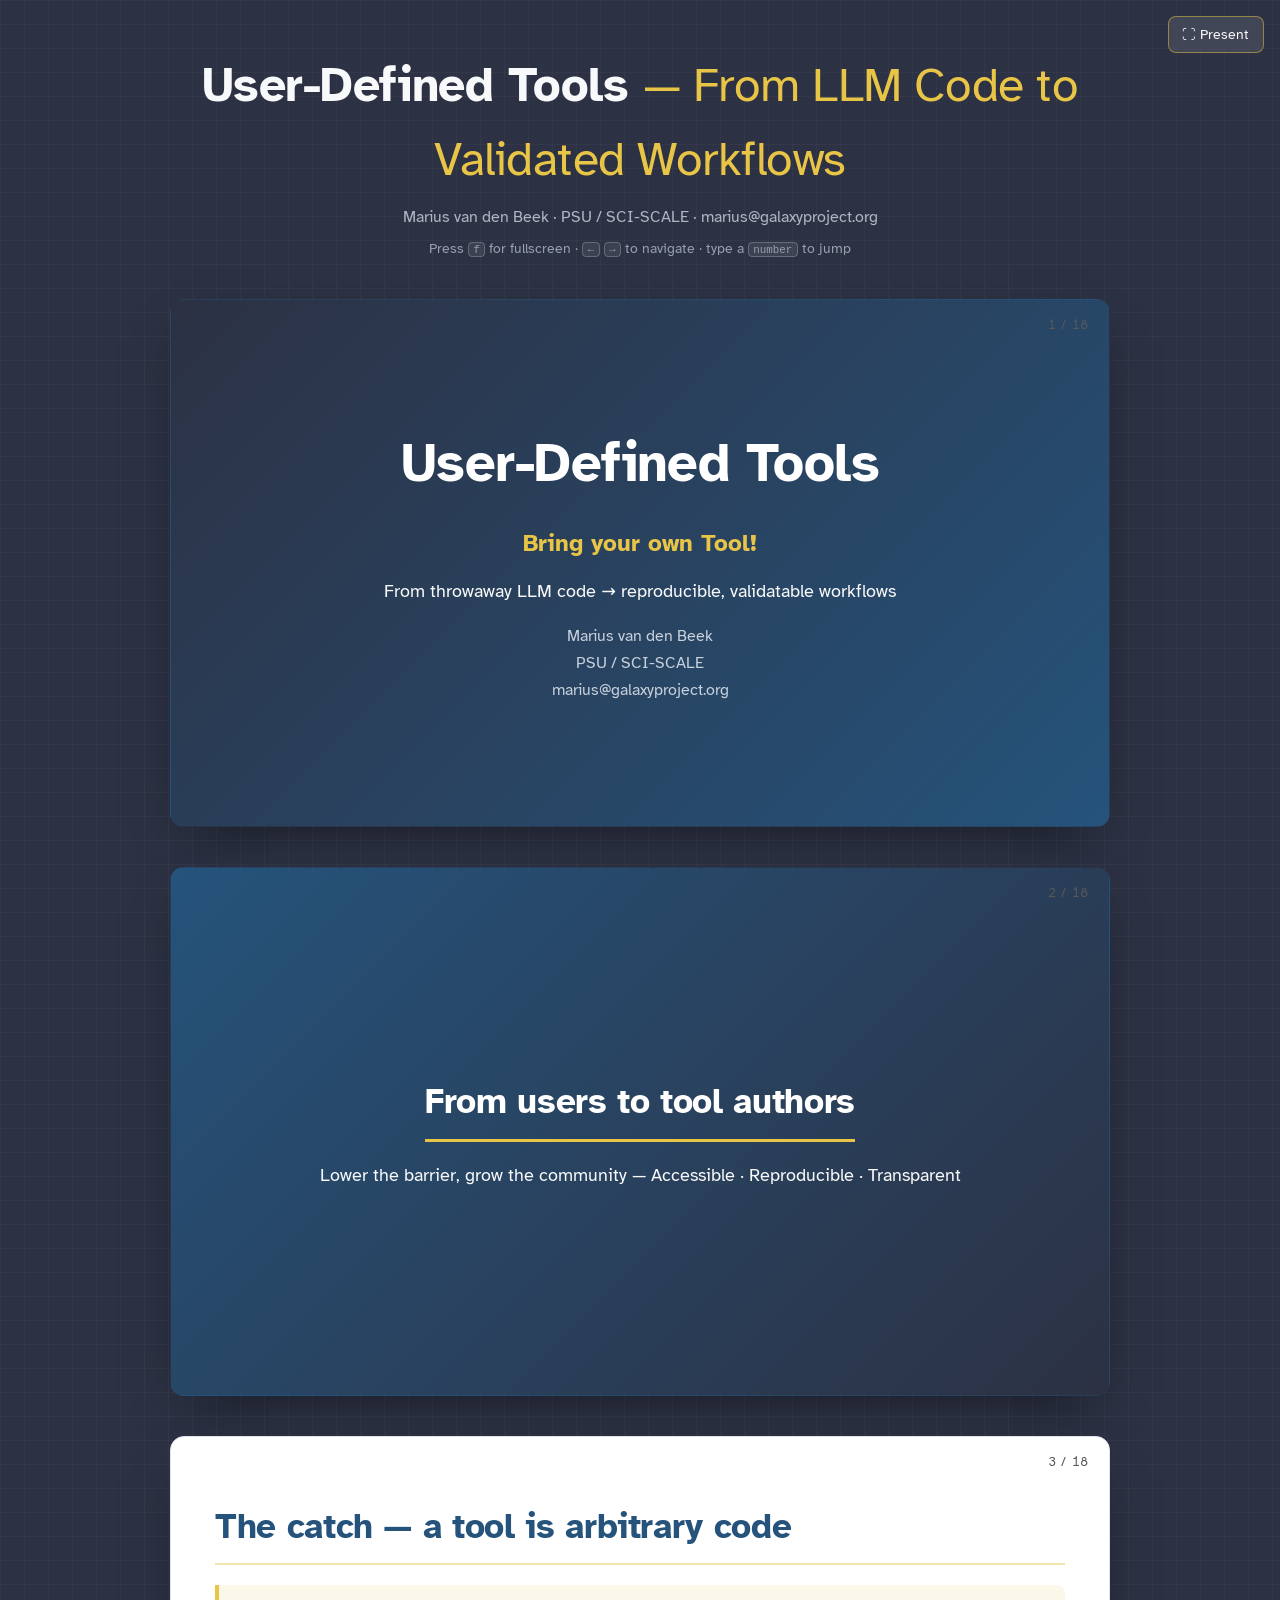
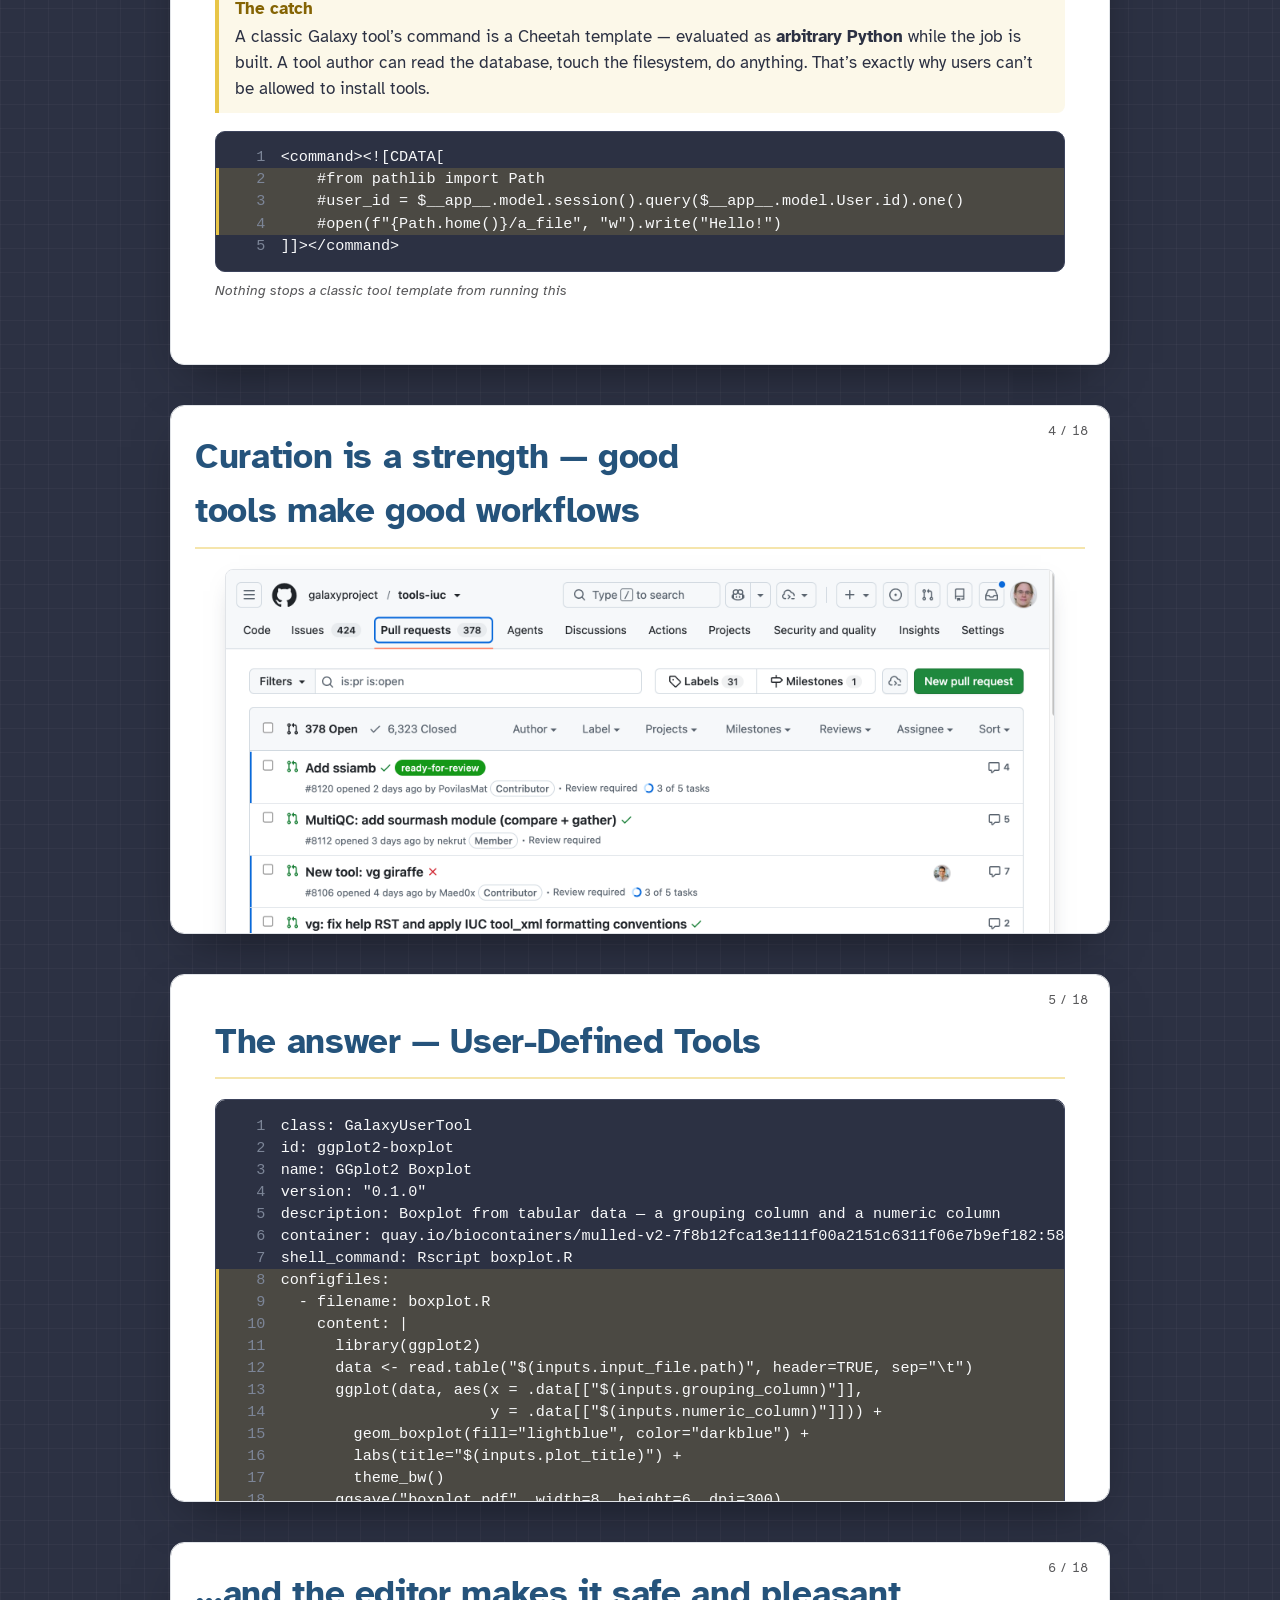
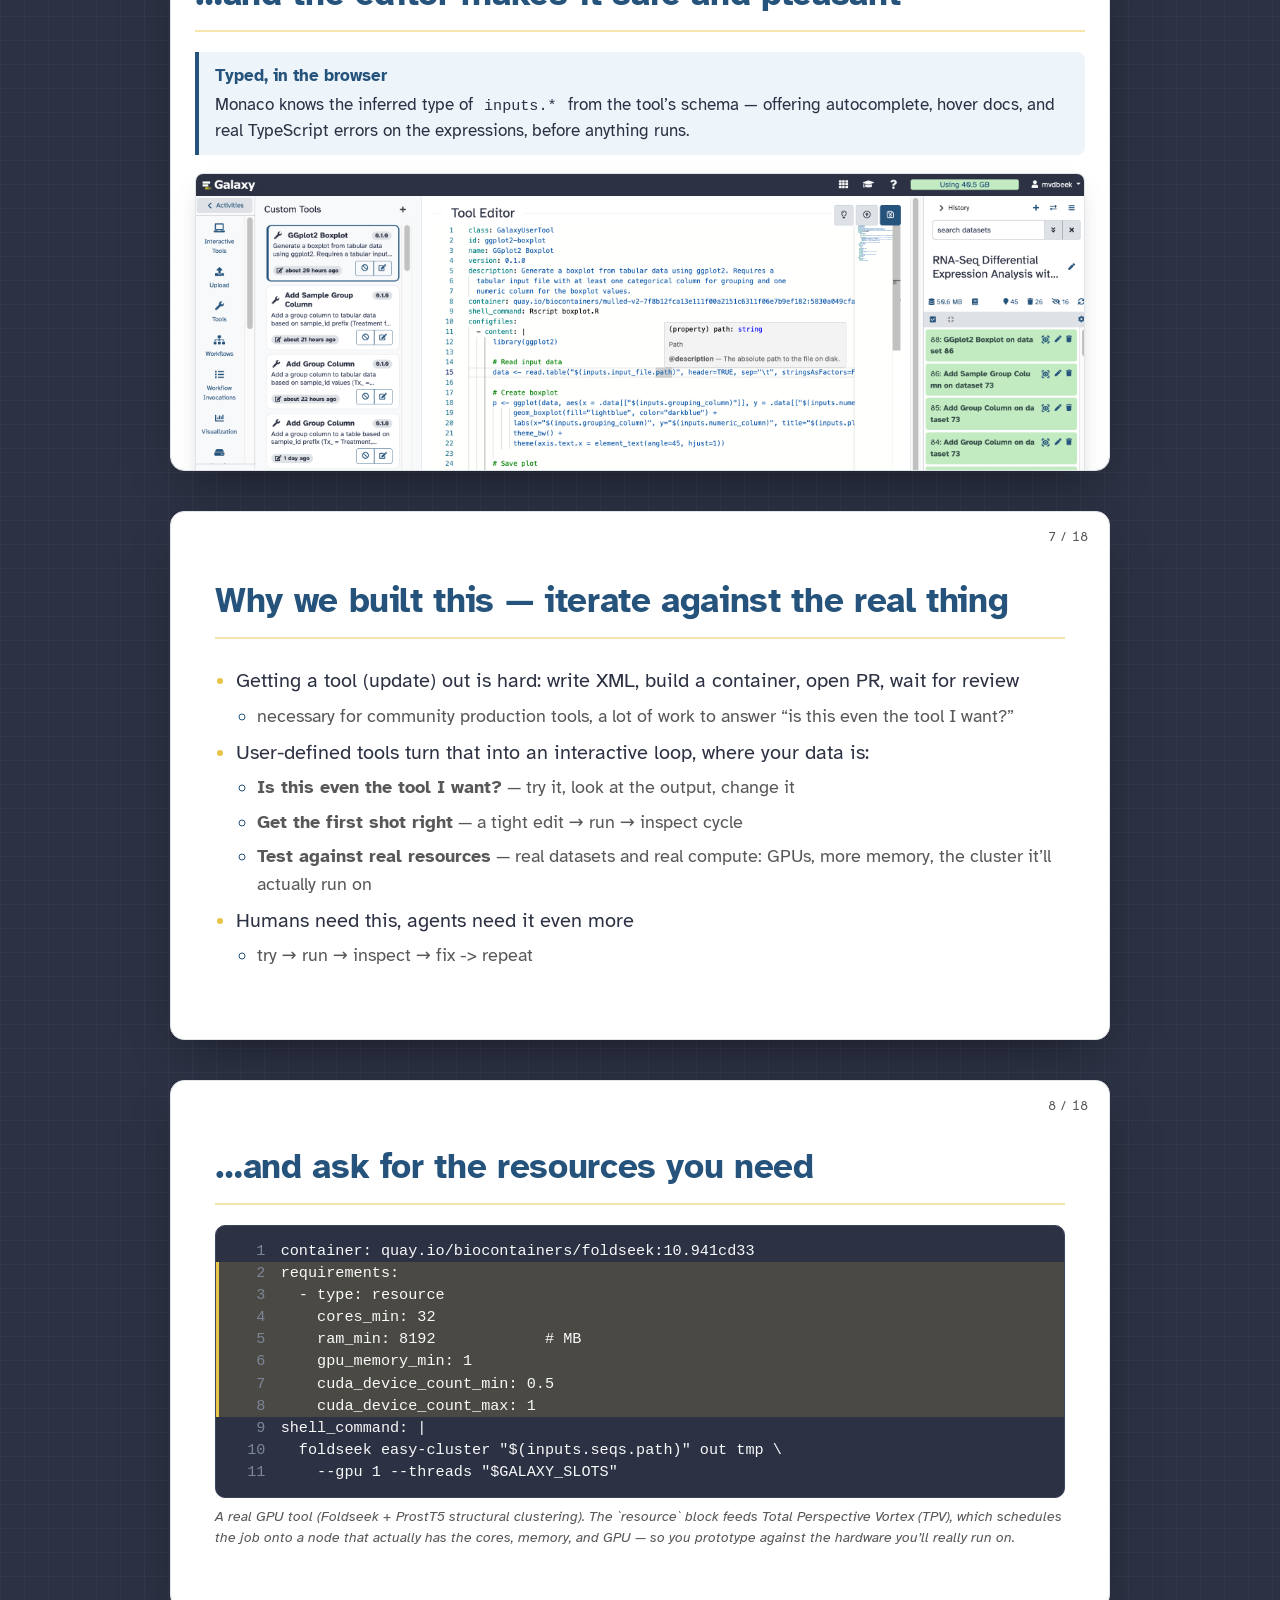
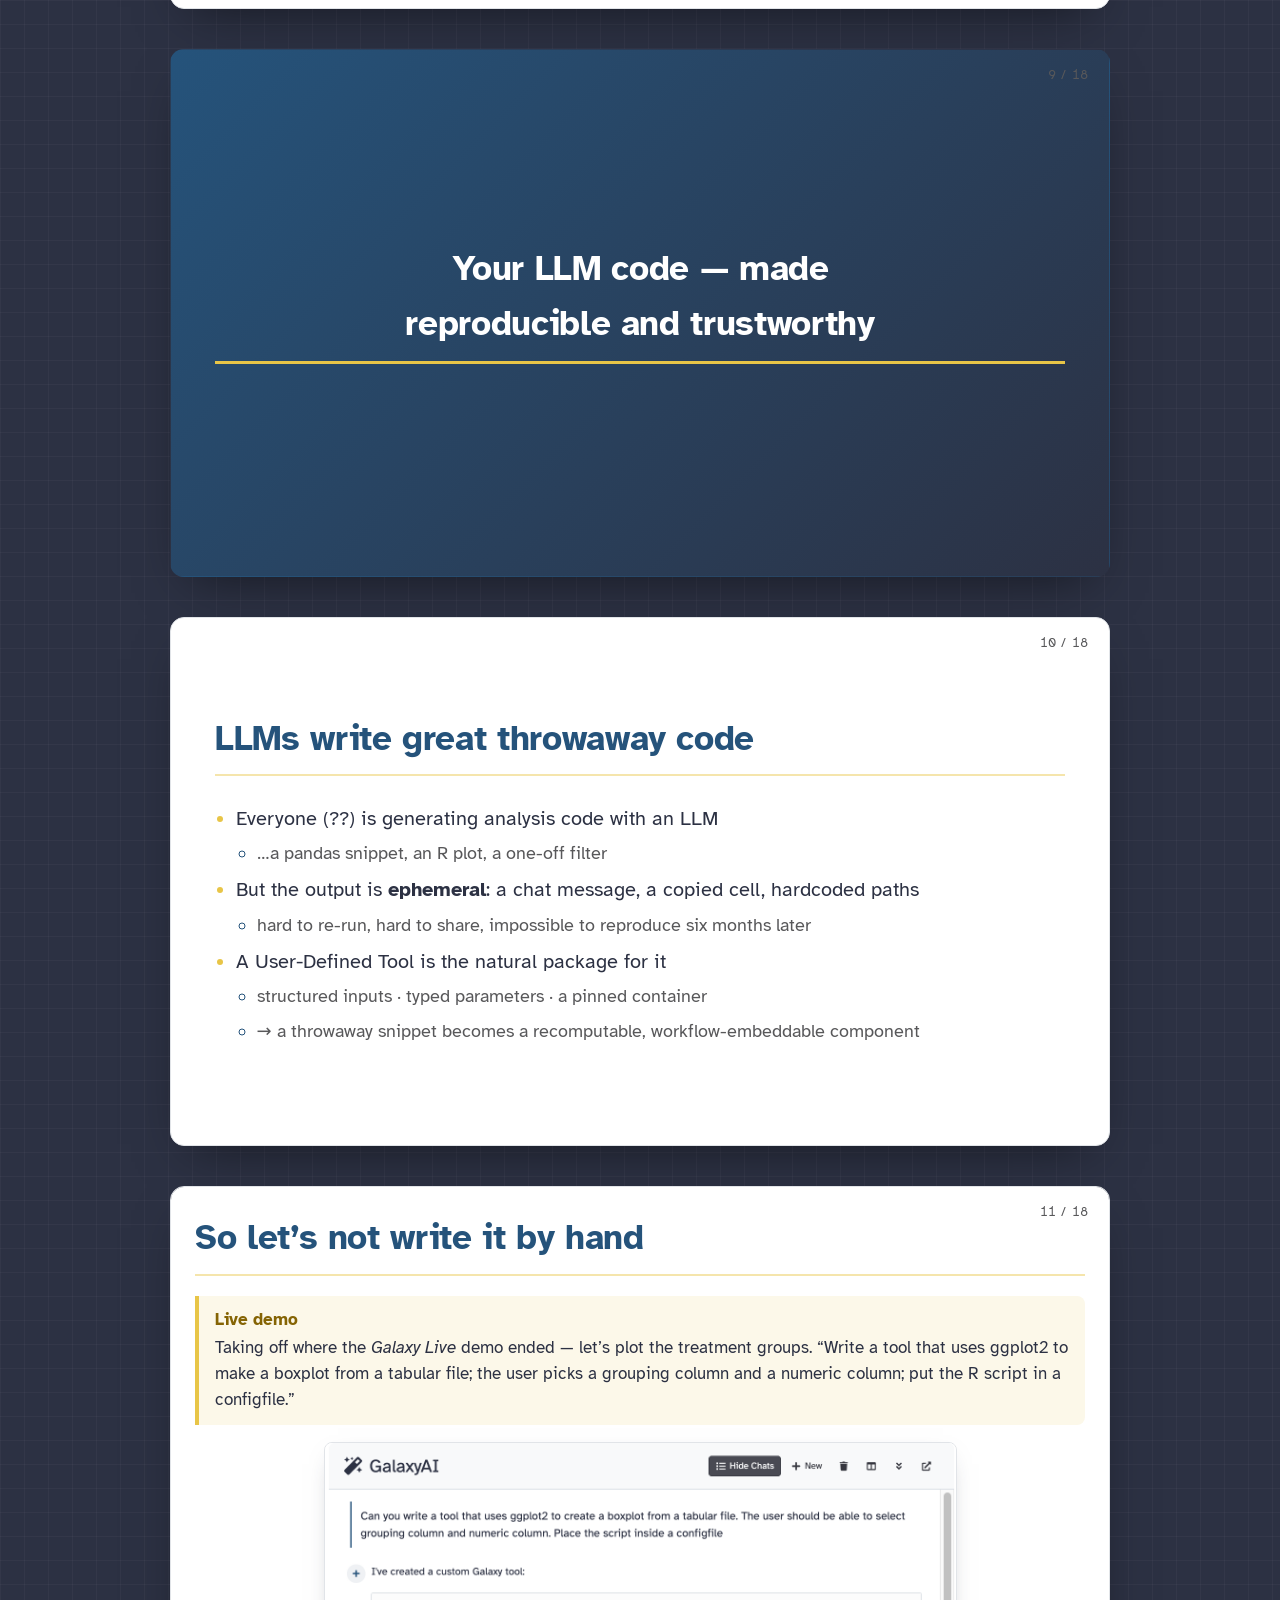
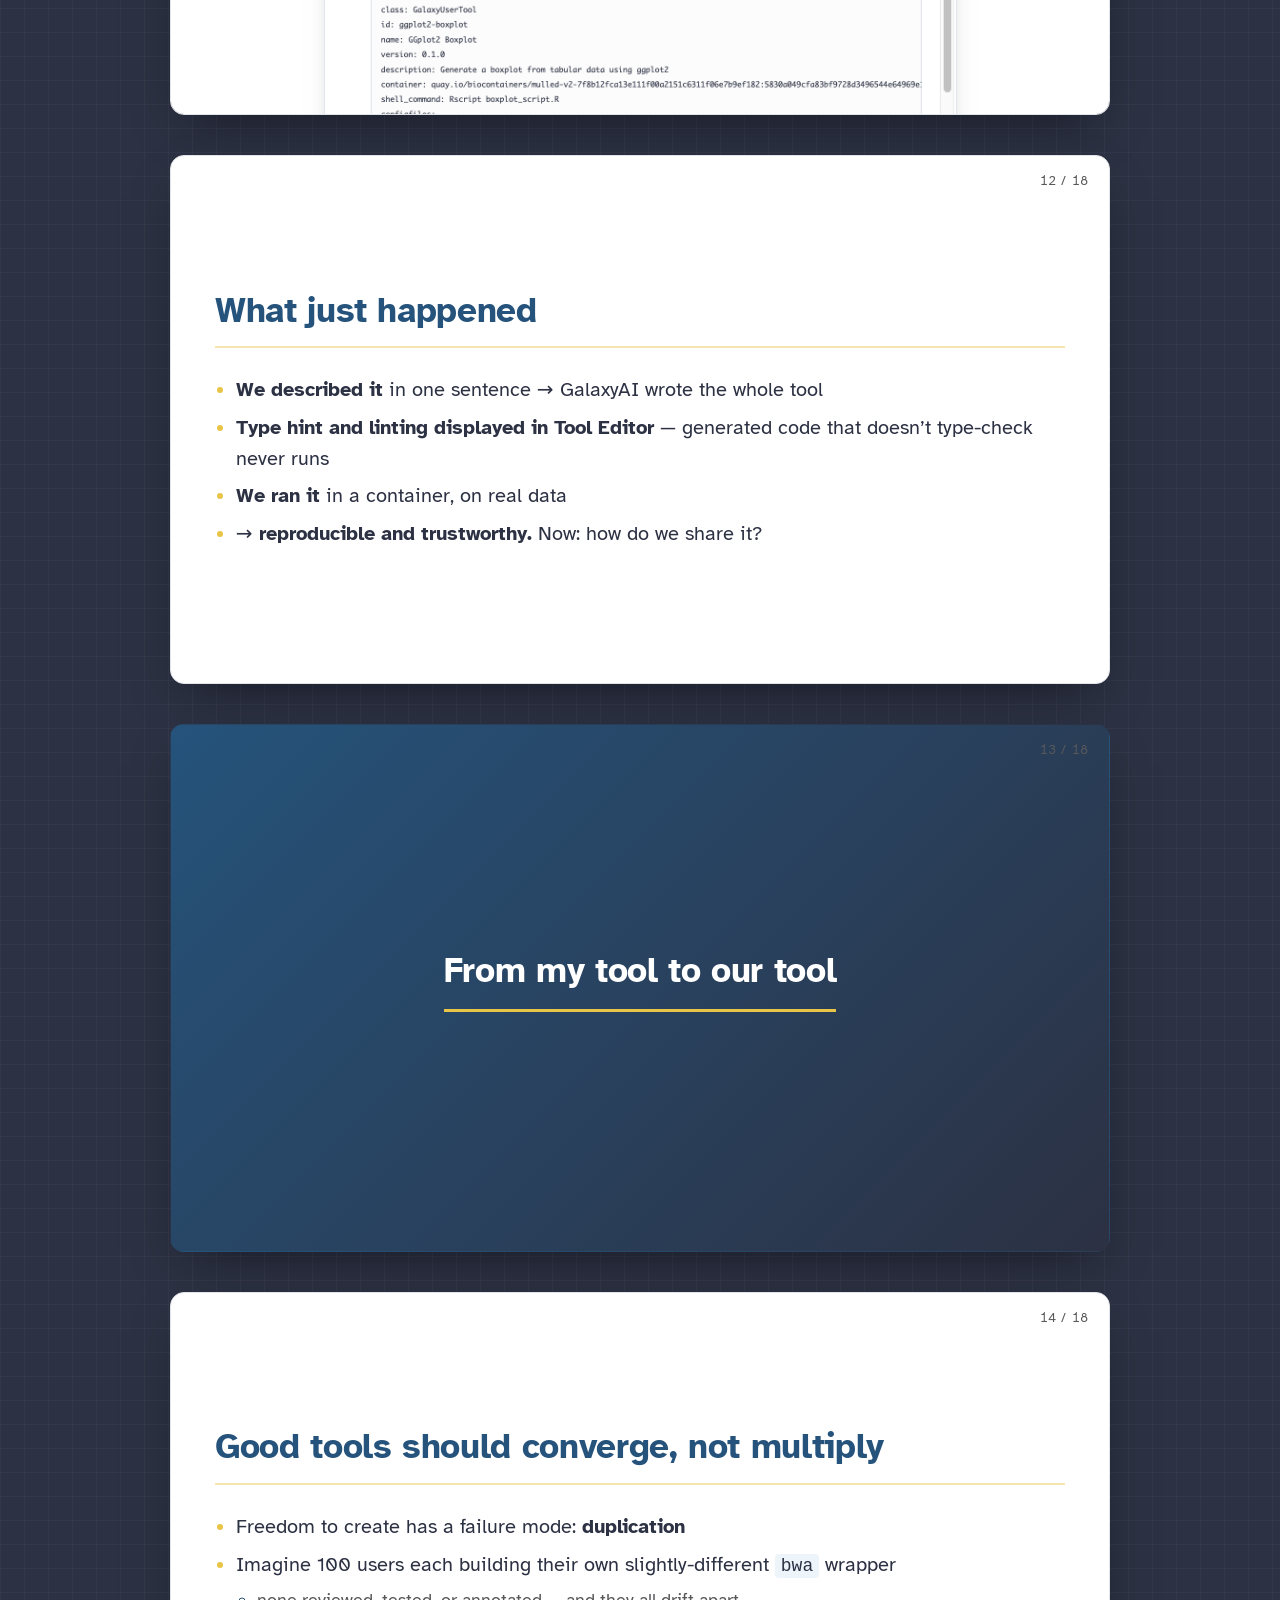
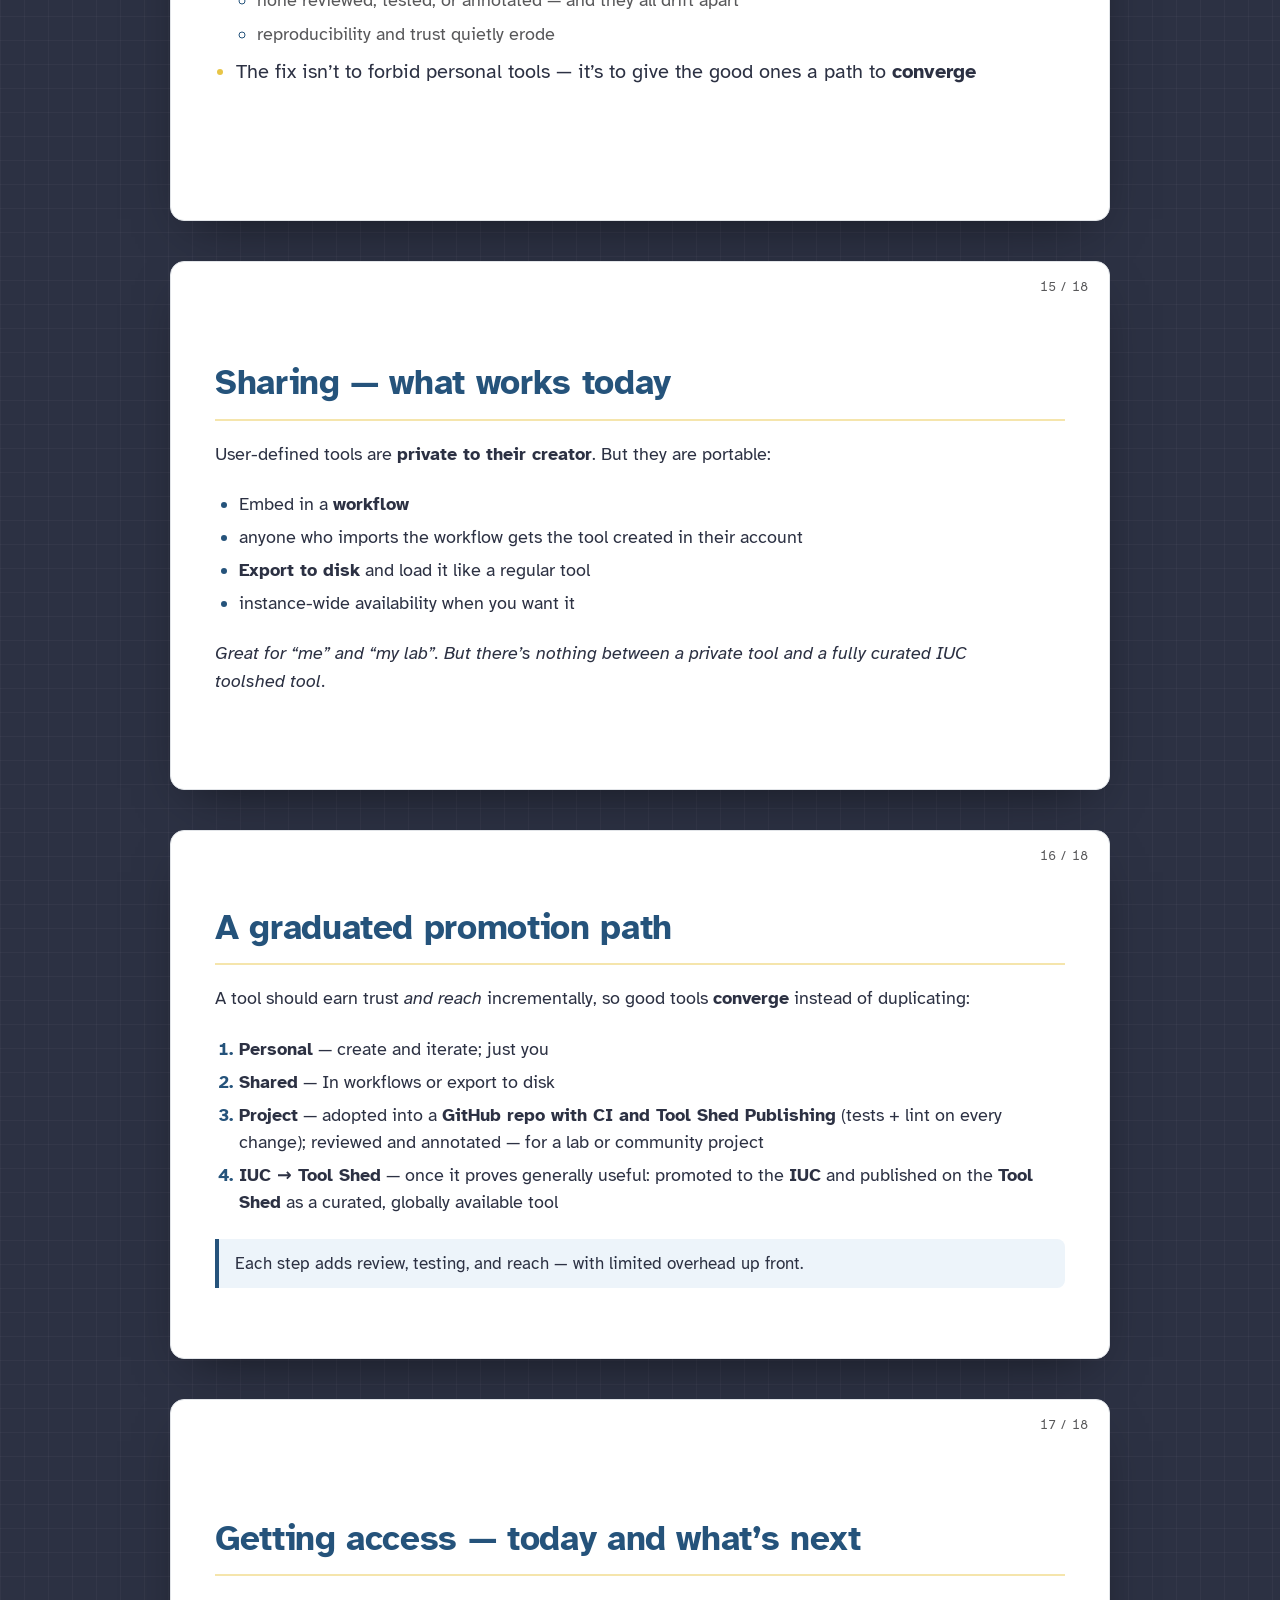
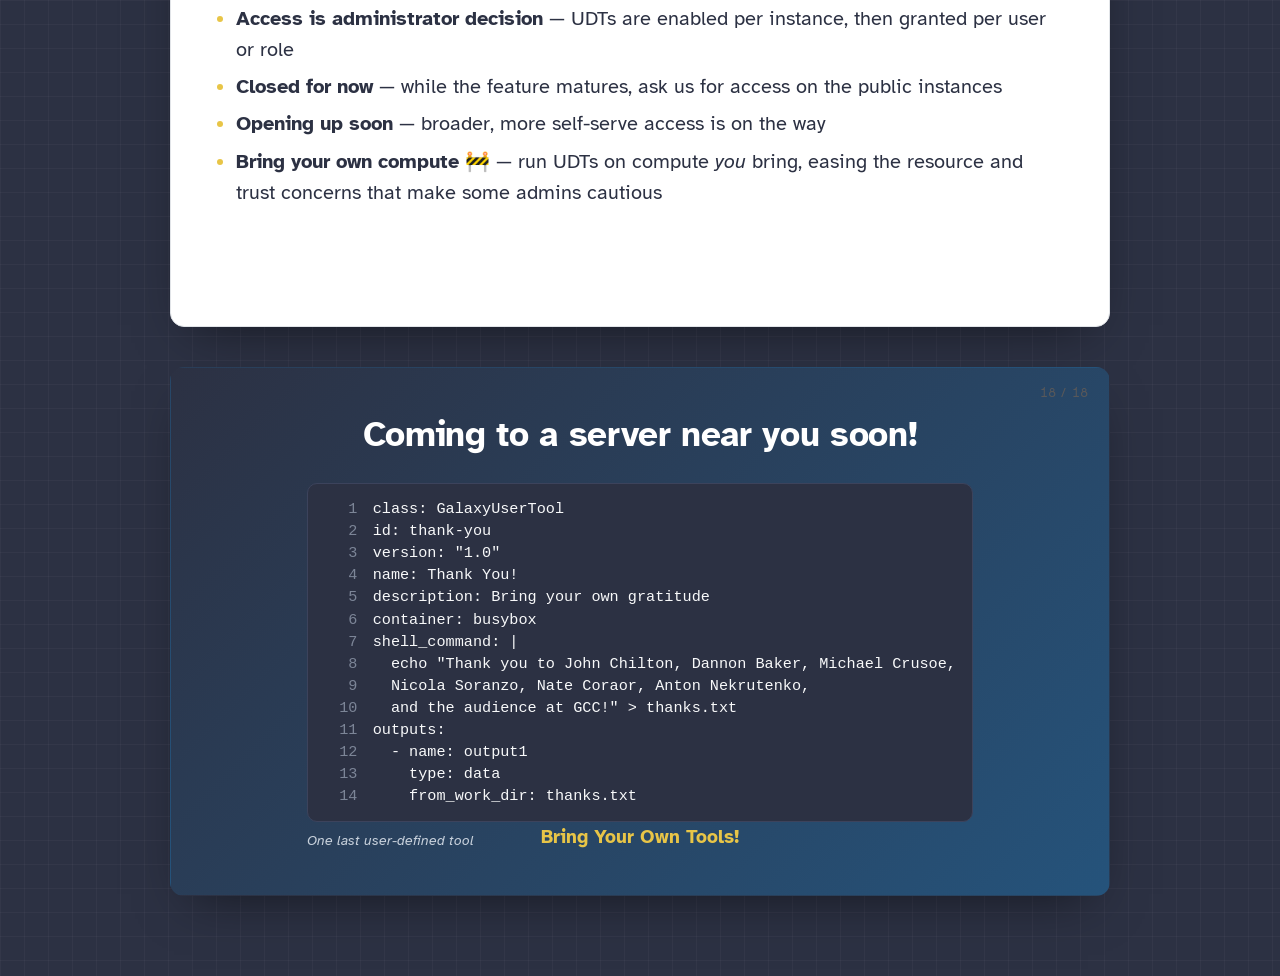
==== commit d9185787: "Minor update" ====
--- a/udt/slides.html
+++ b/udt/slides.html
@@ -121,7 +121,7 @@
     <div class="slide__blocks">
       <p class="prose">A tool should earn trust <em>and reach</em> incrementally, so good tools <strong>converge</strong> instead of duplicating:</p>
       <ol class="doc"><li><strong>Personal</strong> — create and iterate; just you</li><li><strong>Shared</strong> — In workflows or export to disk</li><li><strong>Project</strong> — adopted into a <strong>GitHub repo with CI and Tool Shed Publishing</strong> (tests + lint on every change); reviewed and annotated — for a lab or community project</li><li><strong>IUC → Tool Shed</strong> — once it proves generally useful: promoted to the <strong>IUC</strong> and published on the <strong>Tool Shed</strong> as a curated, globally available tool</li></ol>
-      <aside class="note note--info"><span>Each step adds review, testing, and reach — without the full toolshed overhead up front. Full proposal in <code>promotion-path.md</code>.</span></aside>
+      <aside class="note note--info"><span>Each step adds review, testing, and reach — with limited overhead up front.</span></aside>
     </div>
   </section>
   <section class="slide slide--content" id="slide-17" aria-label="Slide 17">
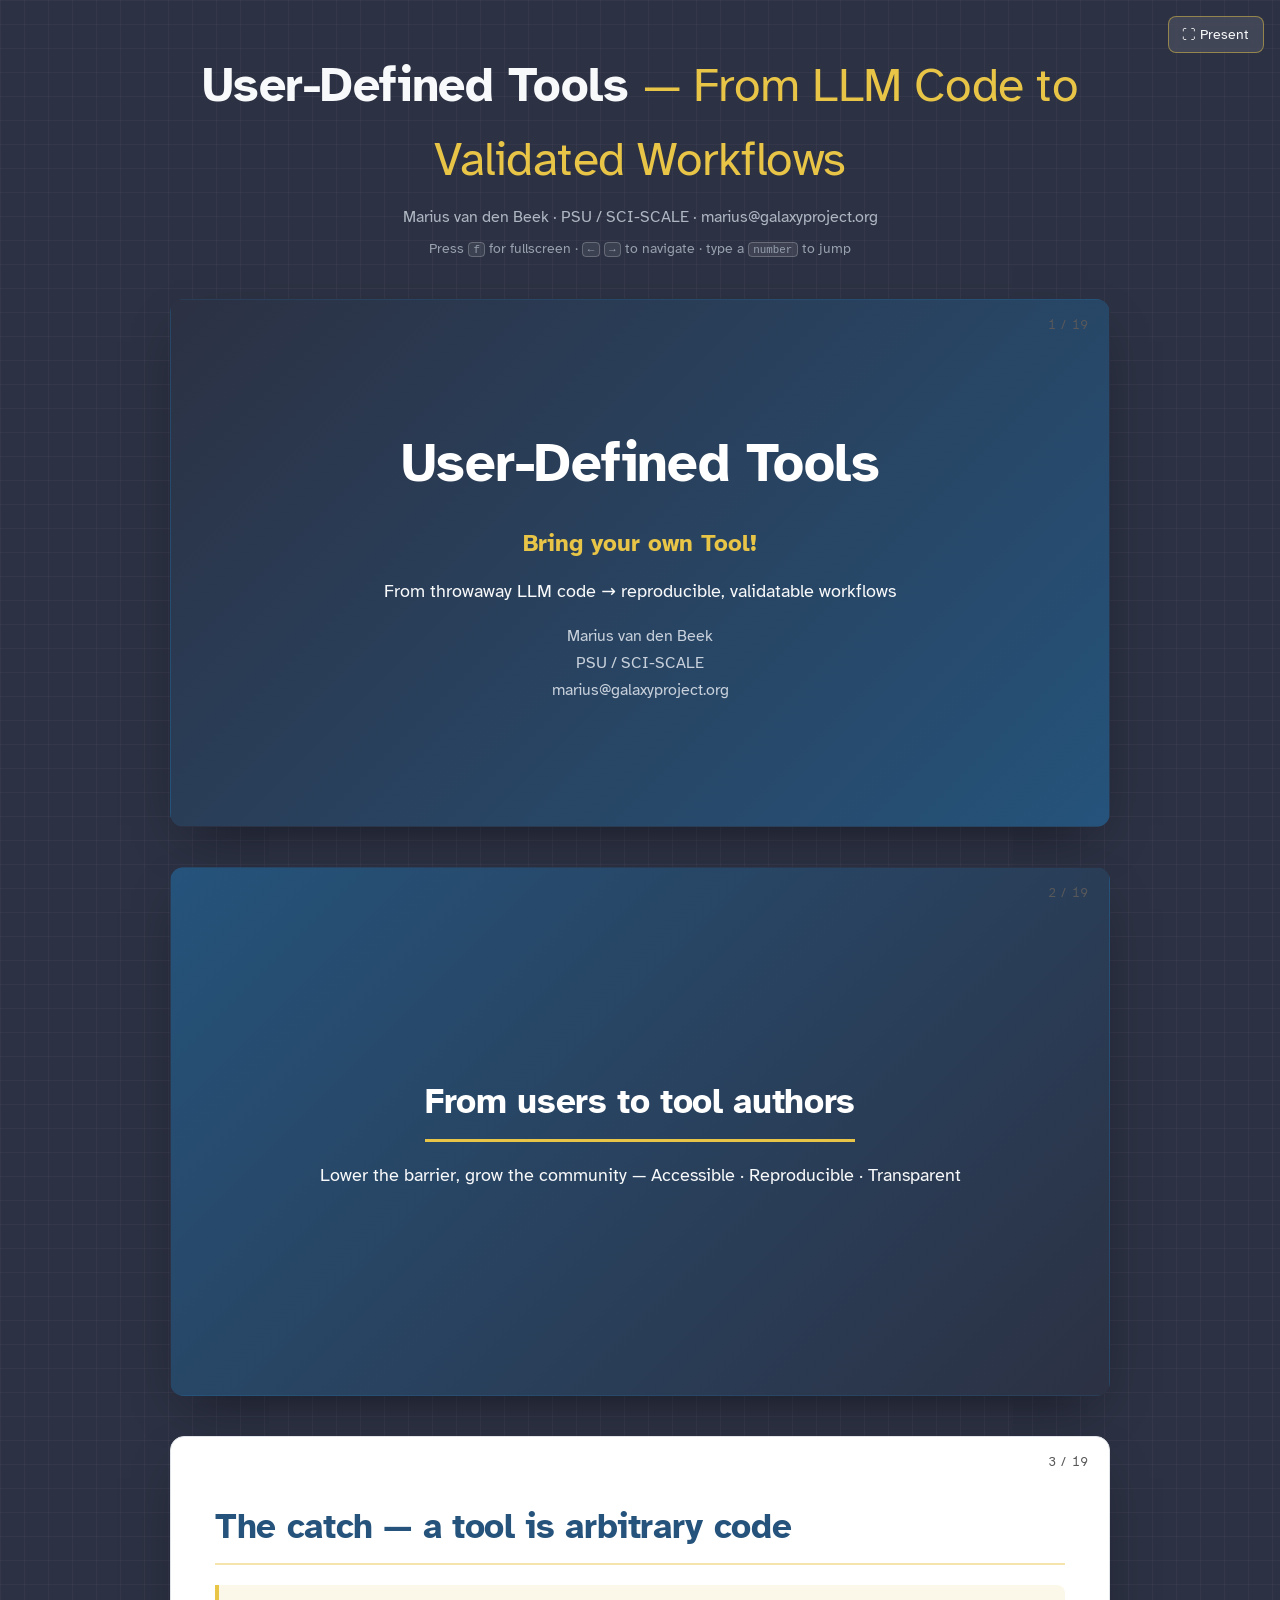
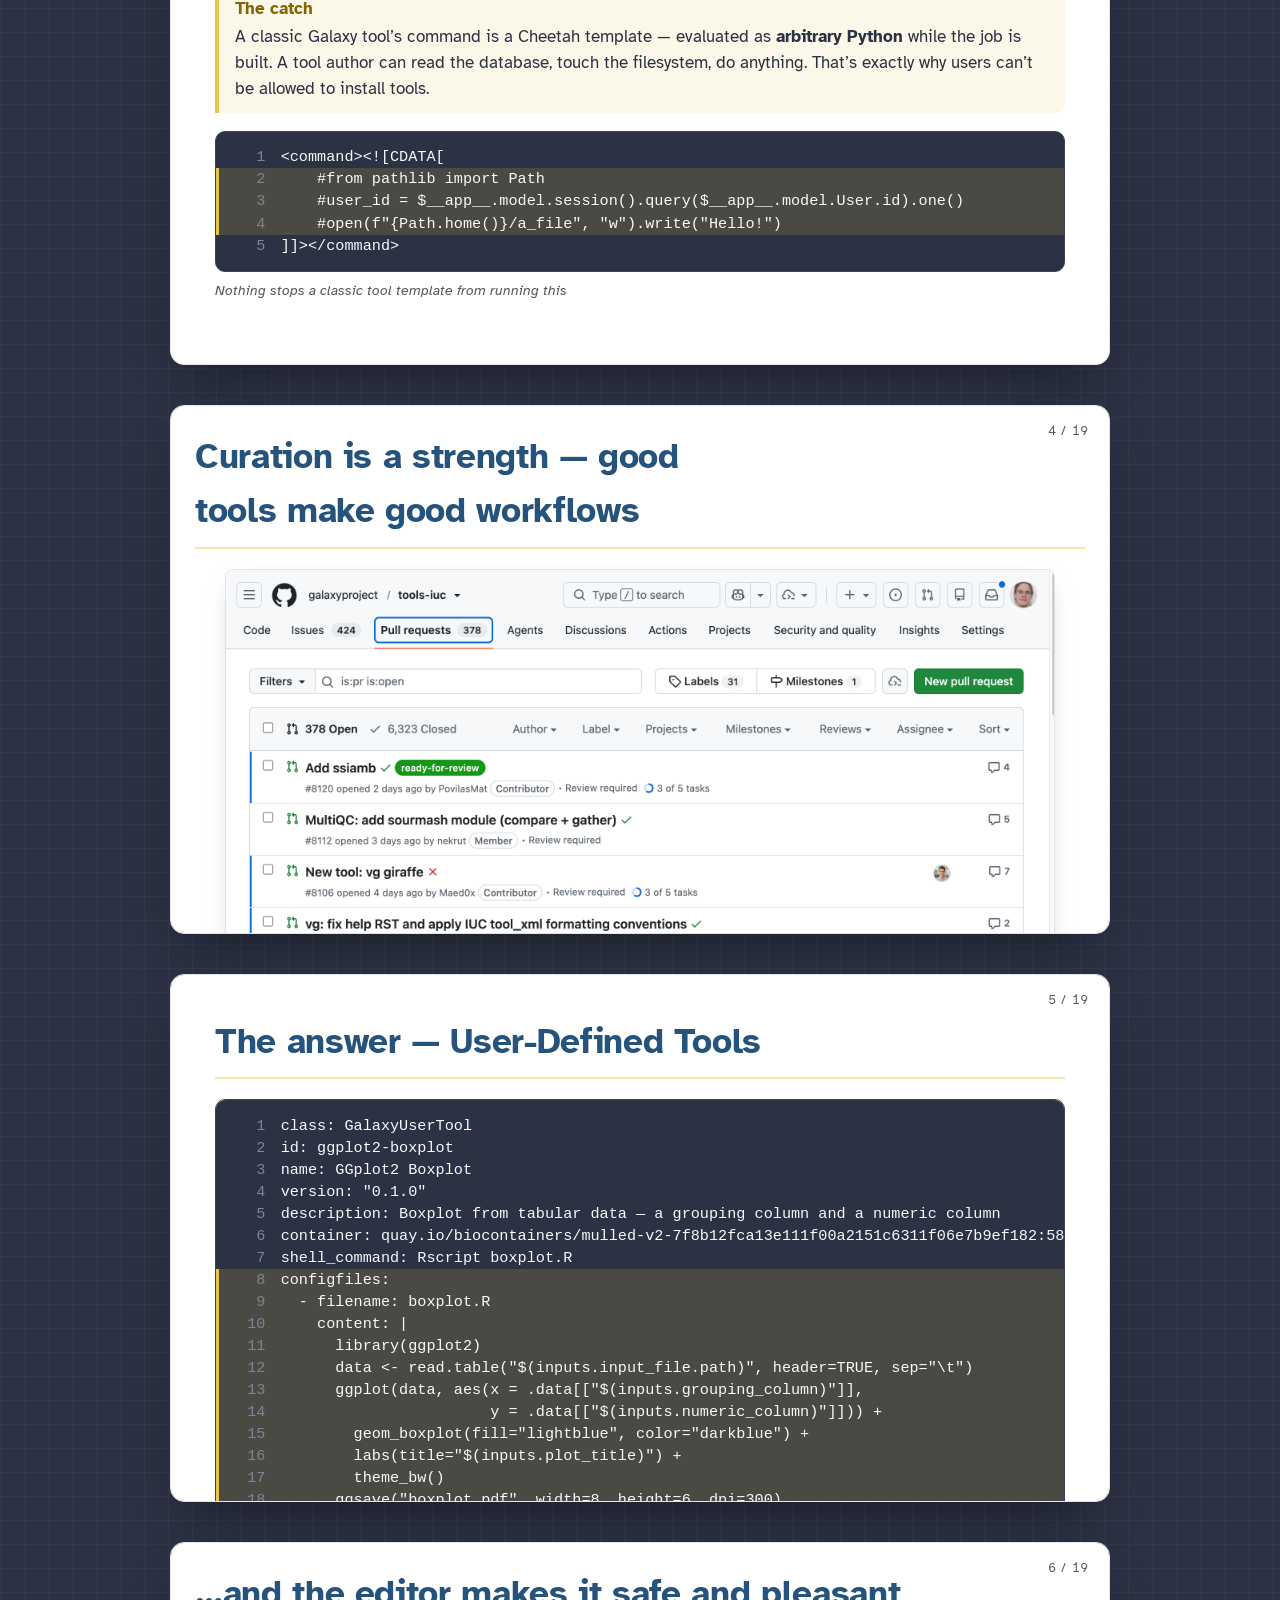
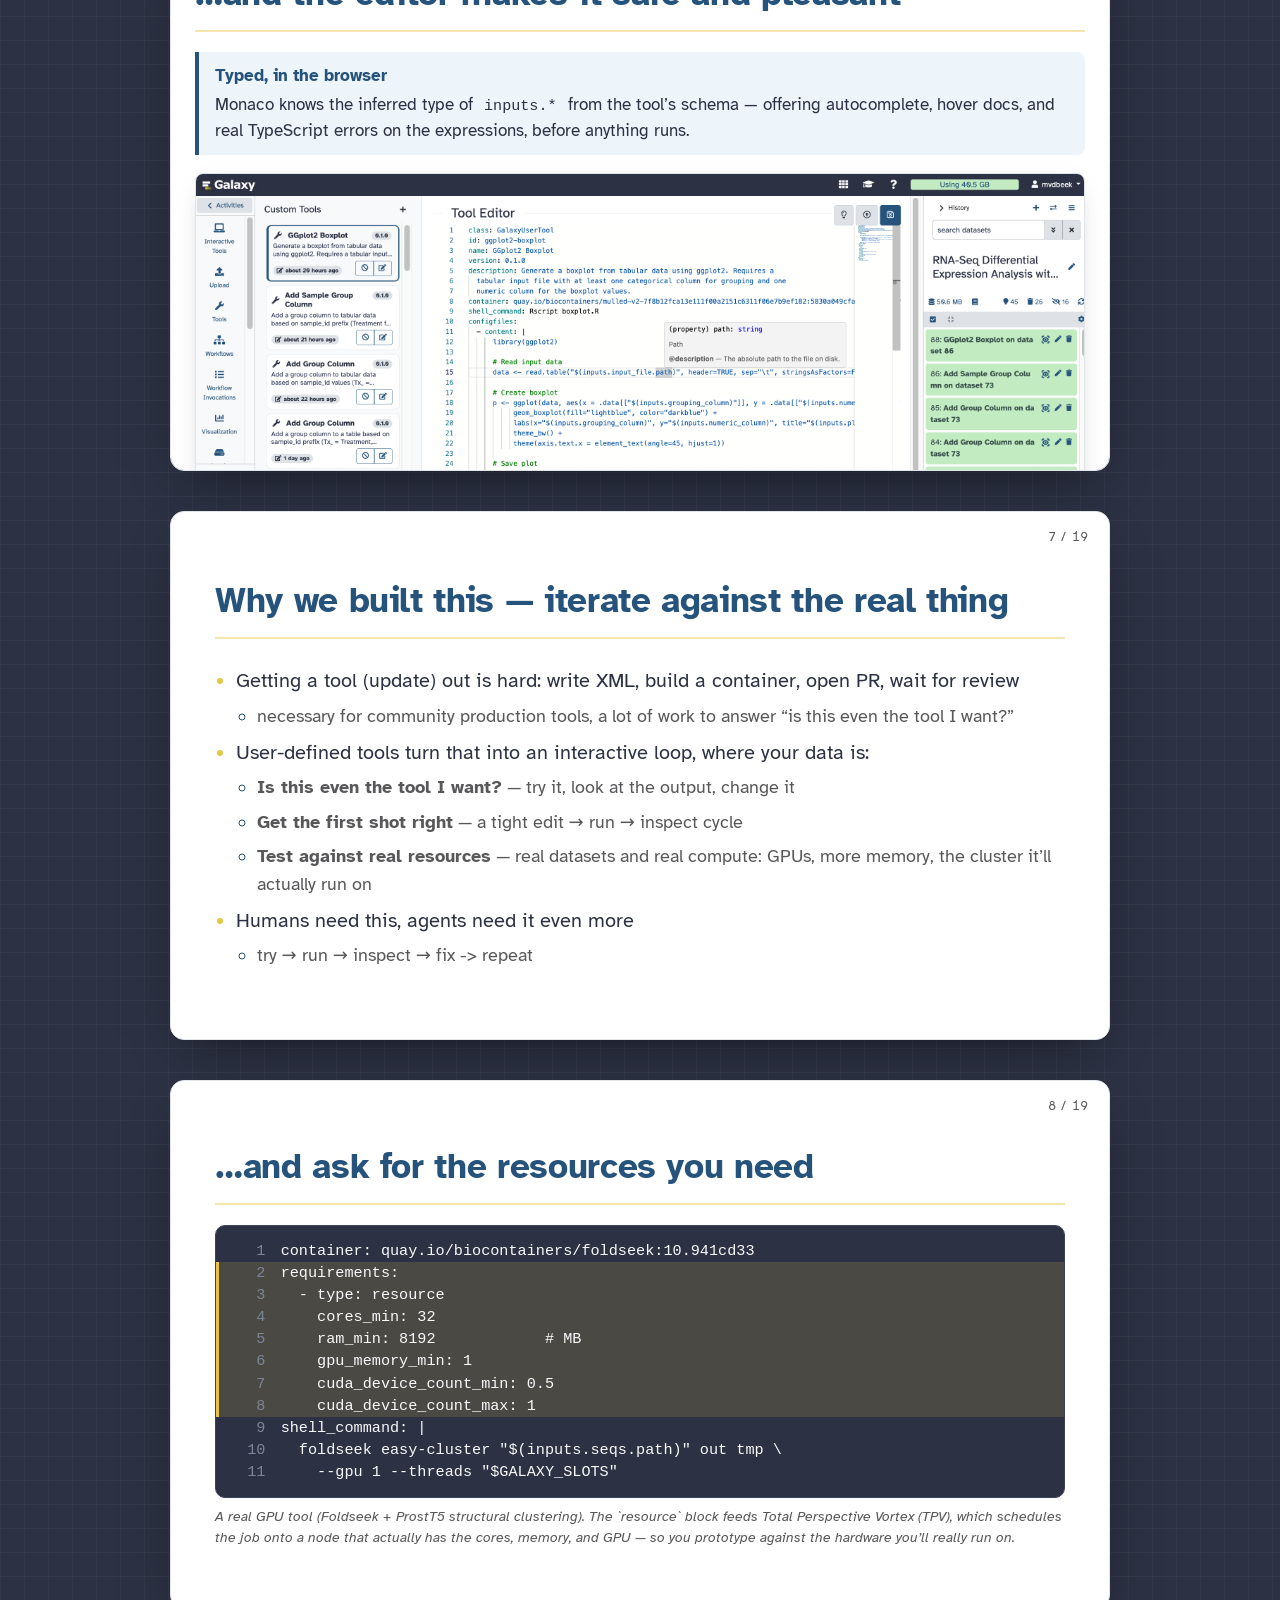
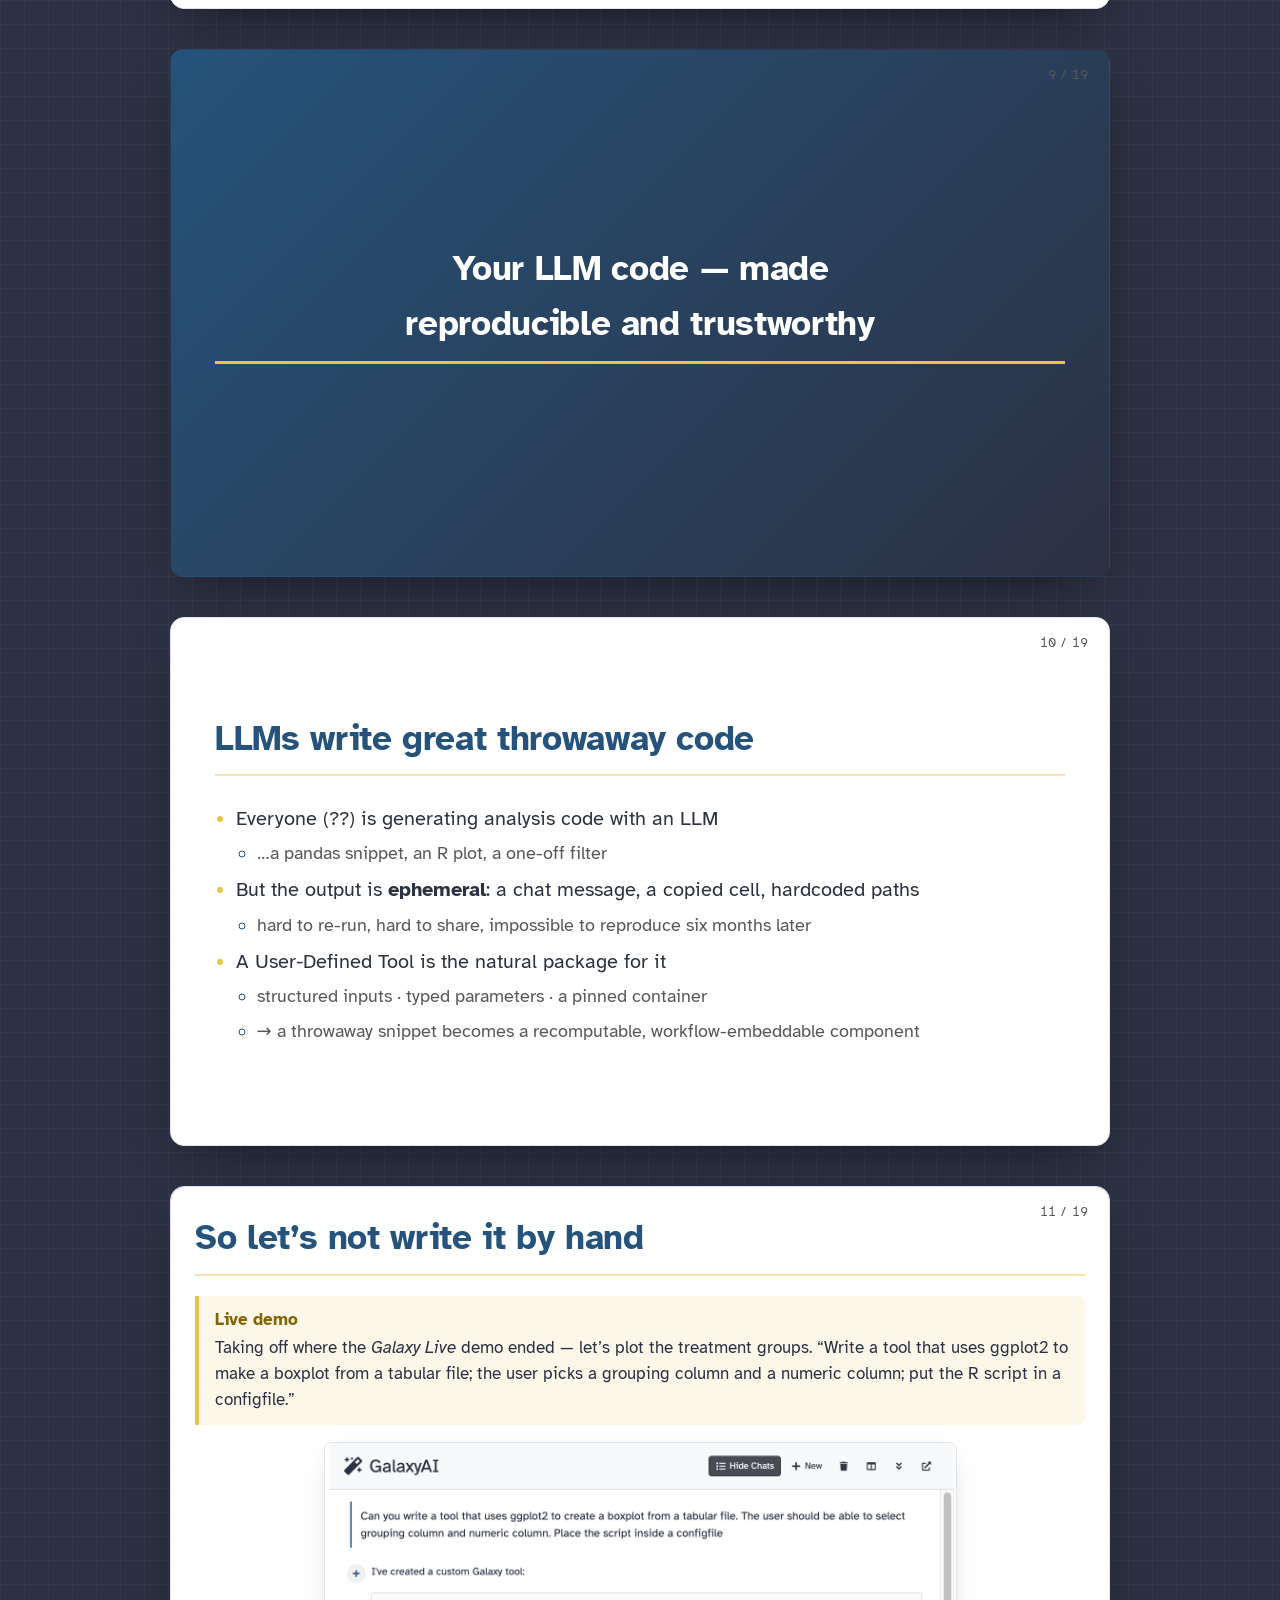
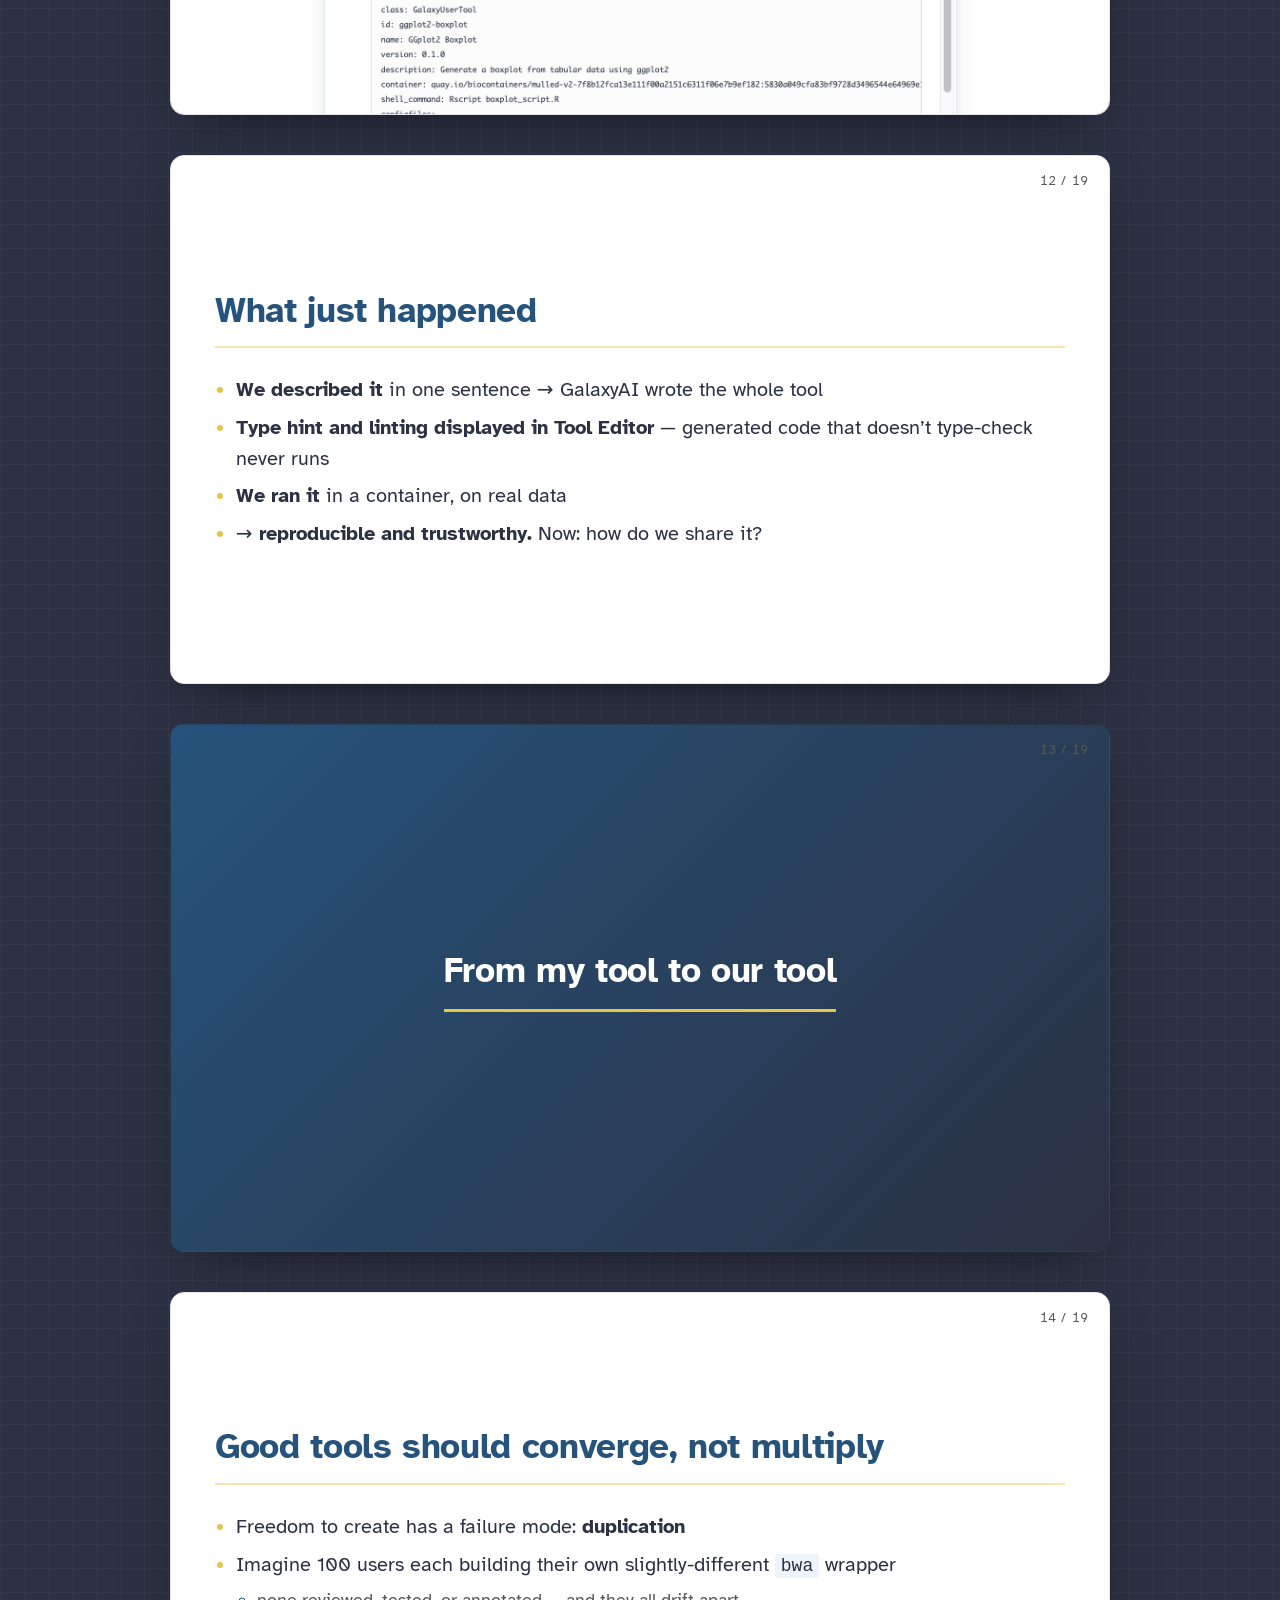
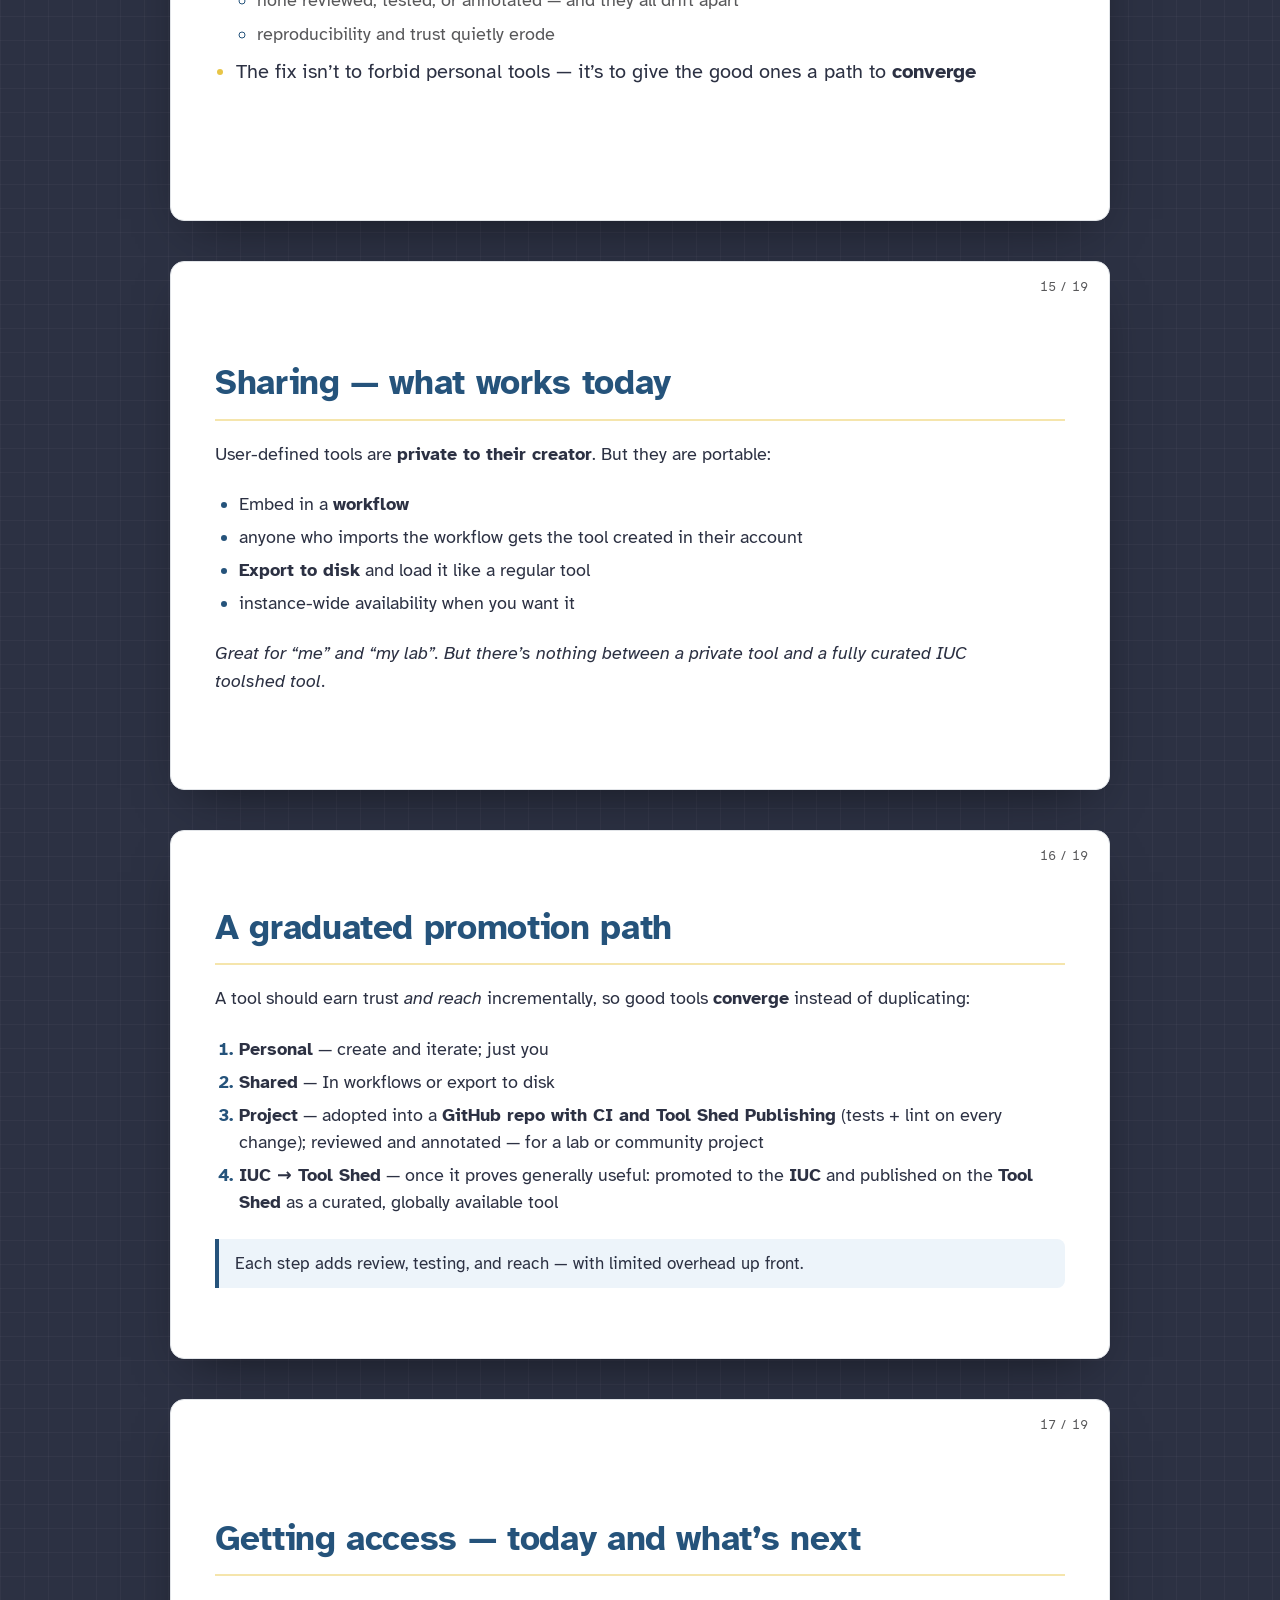
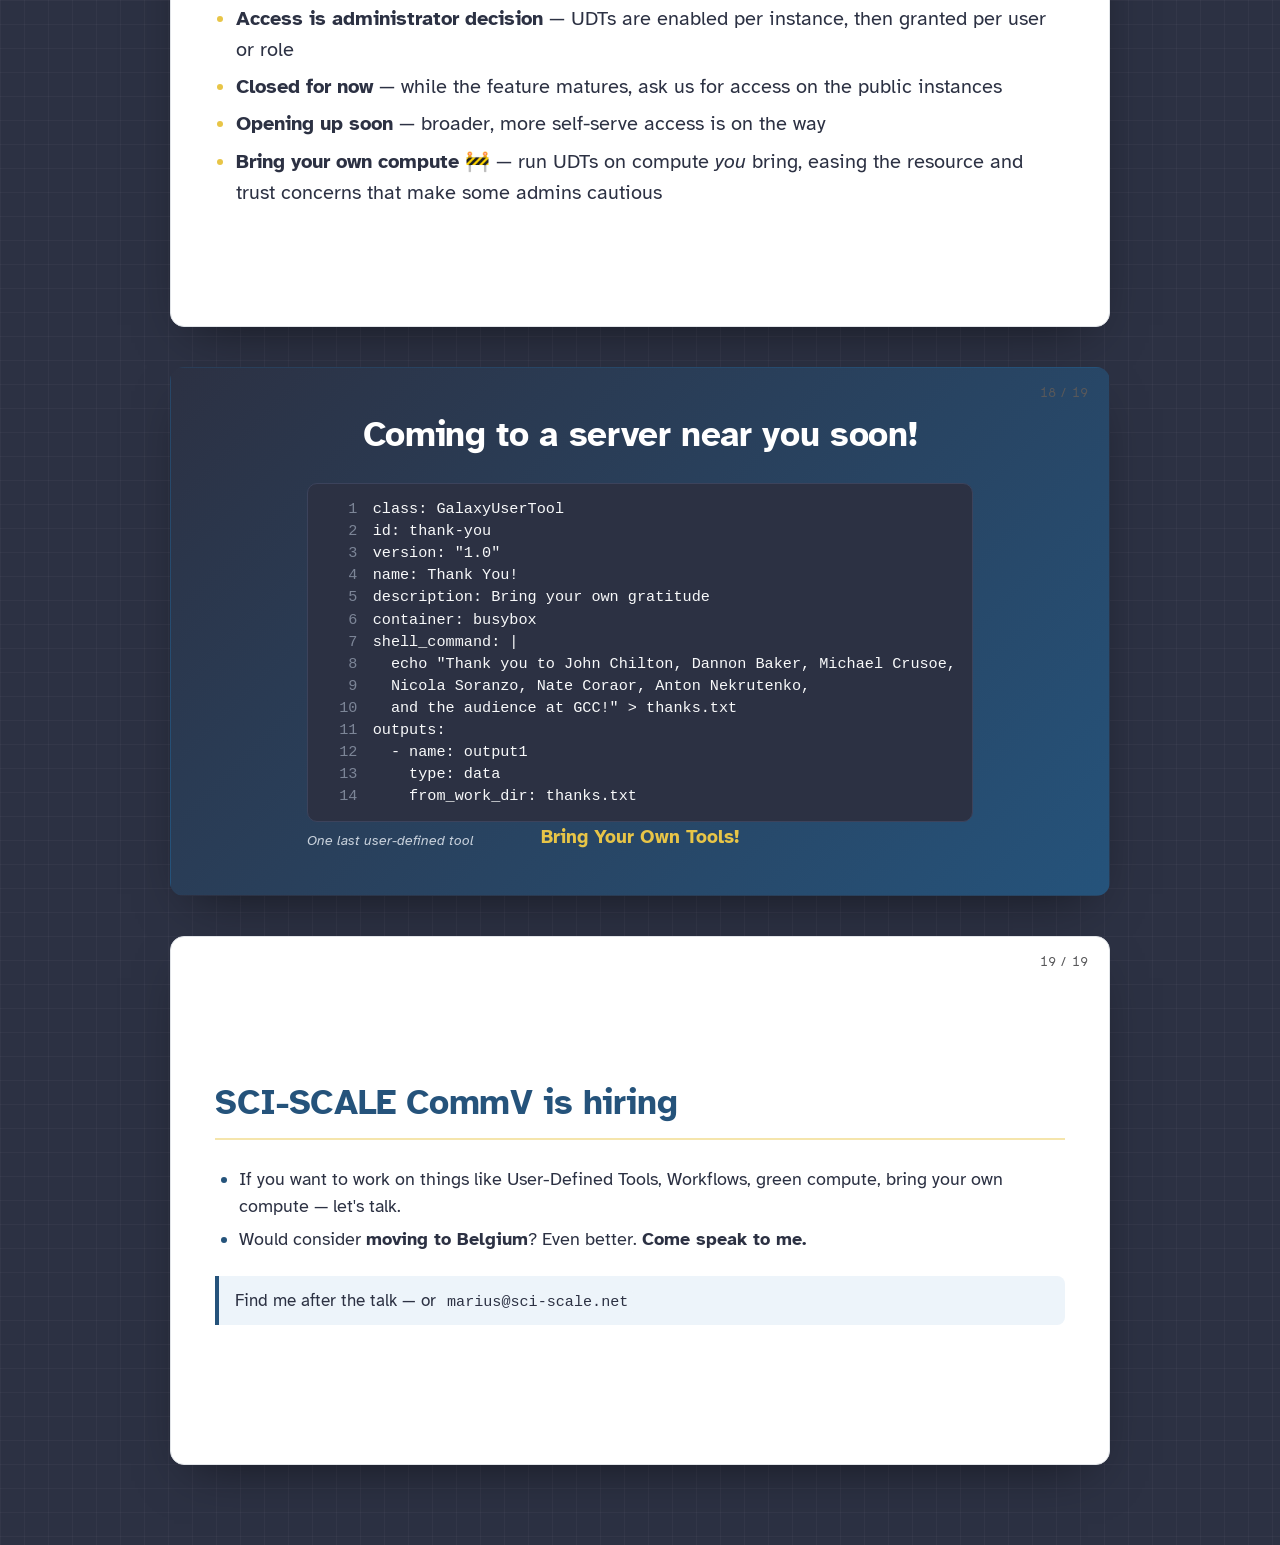
==== commit 61666031: "Add hiring slide" ====
--- a/udt/slides.html
+++ b/udt/slides.html
@@ -17,7 +17,7 @@
 </header>
 <main class="deck">
   <section class="slide slide--title" id="slide-1" aria-label="Slide 1">
-    <span class="slide__num">1 / 18</span>
+    <span class="slide__num">1 / 19</span>
     <h2 class="slide__title">User-Defined Tools</h2>
     <p class="slide__subtitle">Bring your own Tool!</p>
     <div class="slide__blocks">
@@ -26,14 +26,14 @@
     <div class="slide__meta"><p>Marius van den Beek</p><p>PSU / SCI-SCALE</p><p>marius@galaxyproject.org</p></div>
   </section>
   <section class="slide slide--section" id="slide-2" aria-label="Slide 2">
-    <span class="slide__num">2 / 18</span>
+    <span class="slide__num">2 / 19</span>
     <h2 class="slide__title">From users to tool authors</h2>
     <div class="slide__blocks">
       <p class="prose">Lower the barrier, grow the community — Accessible · Reproducible · Transparent</p>
     </div>
   </section>
   <section class="slide slide--content" id="slide-3" aria-label="Slide 3">
-    <span class="slide__num">3 / 18</span>
+    <span class="slide__num">3 / 19</span>
     <h2 class="slide__title">The catch — a tool is arbitrary code</h2>
     <div class="slide__blocks">
       <aside class="note note--warn"><span class="note__title">The catch</span><span>A classic Galaxy tool’s command is a Cheetah template — evaluated as <strong>arbitrary Python</strong> while the job is built. A tool author can read the database, touch the filesystem, do anything. That’s exactly why users can’t be allowed to install tools.</span></aside>
@@ -41,7 +41,7 @@
     </div>
   </section>
   <section class="slide slide--content" id="slide-4" aria-label="Slide 4">
-    <span class="slide__num">4 / 18</span>
+    <span class="slide__num">4 / 19</span>
     <h2 class="slide__title">Curation is a strength — good tools make good workflows</h2>
     <div class="slide__blocks">
       <figure class="shot"><img src="images/slide-06.png" alt="Slide 6 screenshot" loading="lazy"><figcaption>galaxyproject/tools-iuc: thousands of carefully reviewed tools — one of Galaxy’s greatest strengths. Trusted, reproducible tools are exactly what make trusted, reproducible workflows.</figcaption></figure>
@@ -49,14 +49,14 @@
     </div>
   </section>
   <section class="slide slide--content" id="slide-5" aria-label="Slide 5">
-    <span class="slide__num">5 / 18</span>
+    <span class="slide__num">5 / 19</span>
     <h2 class="slide__title">The answer — User-Defined Tools</h2>
     <div class="slide__blocks">
       <figure class="code"><pre class="language-yaml"><code><span class="line"><span class="ln">1</span><span class="lc">class: GalaxyUserTool</span></span><span class="line"><span class="ln">2</span><span class="lc">id: ggplot2-boxplot</span></span><span class="line"><span class="ln">3</span><span class="lc">name: GGplot2 Boxplot</span></span><span class="line"><span class="ln">4</span><span class="lc">version: &quot;0.1.0&quot;</span></span><span class="line"><span class="ln">5</span><span class="lc">description: Boxplot from tabular data — a grouping column and a numeric column</span></span><span class="line"><span class="ln">6</span><span class="lc">container: quay.io/biocontainers/mulled-v2-7f8b12fca13e111f00a2151c6311f06e7b9ef182:5830a049cfa83bf9728d3496544e64969e1ef789-0</span></span><span class="line"><span class="ln">7</span><span class="lc">shell_command: Rscript boxplot.R</span></span><span class="line hl"><span class="ln">8</span><span class="lc">configfiles:</span></span><span class="line hl"><span class="ln">9</span><span class="lc">  - filename: boxplot.R</span></span><span class="line hl"><span class="ln">10</span><span class="lc">    content: |</span></span><span class="line hl"><span class="ln">11</span><span class="lc">      library(ggplot2)</span></span><span class="line hl"><span class="ln">12</span><span class="lc">      data &lt;- read.table(&quot;$(inputs.input_file.path)&quot;, header=TRUE, sep=&quot;\t&quot;)</span></span><span class="line hl"><span class="ln">13</span><span class="lc">      ggplot(data, aes(x = .data[[&quot;$(inputs.grouping_column)&quot;]],</span></span><span class="line hl"><span class="ln">14</span><span class="lc">                       y = .data[[&quot;$(inputs.numeric_column)&quot;]])) +</span></span><span class="line hl"><span class="ln">15</span><span class="lc">        geom_boxplot(fill=&quot;lightblue&quot;, color=&quot;darkblue&quot;) +</span></span><span class="line hl"><span class="ln">16</span><span class="lc">        labs(title=&quot;$(inputs.plot_title)&quot;) +</span></span><span class="line hl"><span class="ln">17</span><span class="lc">        theme_bw()</span></span><span class="line hl"><span class="ln">18</span><span class="lc">      ggsave(&quot;boxplot.pdf&quot;, width=8, height=6, dpi=300)</span></span><span class="line"><span class="ln">19</span><span class="lc">inputs:</span></span><span class="line"><span class="ln">20</span><span class="lc">  - {name: input_file, type: data, format: tabular}</span></span><span class="line"><span class="ln">21</span><span class="lc">  - {name: grouping_column, type: text}</span></span><span class="line"><span class="ln">22</span><span class="lc">  - {name: numeric_column, type: text}</span></span><span class="line"><span class="ln">23</span><span class="lc">  - {name: plot_title, type: text}</span></span><span class="line"><span class="ln">24</span><span class="lc">outputs:</span></span><span class="line"><span class="ln">25</span><span class="lc">  - {name: plot, type: data, format: pdf, from_work_dir: boxplot.pdf}</span></span></code></pre><figcaption>Anatomy of a User-Defined Tool: typed inputs, a pinned container, and the R script itself in a `configfile` — safe to build and run. For the personal and the exploratory; curated tools stay the backbone.</figcaption></figure>
     </div>
   </section>
   <section class="slide slide--content" id="slide-6" aria-label="Slide 6">
-    <span class="slide__num">6 / 18</span>
+    <span class="slide__num">6 / 19</span>
     <h2 class="slide__title">…and the editor makes it safe and pleasant</h2>
     <div class="slide__blocks">
       <aside class="note note--info"><span class="note__title">Typed, in the browser</span><span>Monaco knows the inferred type of <code>inputs.*</code> from the tool’s schema — offering autocomplete, hover docs, and real TypeScript errors on the expressions, before anything runs.</span></aside>
@@ -64,28 +64,28 @@
     </div>
   </section>
   <section class="slide slide--content" id="slide-7" aria-label="Slide 7">
-    <span class="slide__num">7 / 18</span>
+    <span class="slide__num">7 / 19</span>
     <h2 class="slide__title">Why we built this — iterate against the real thing</h2>
     <div class="slide__body"><ul><li>Getting a tool (update) out is hard: write XML, build a container, open PR, wait for review<ul><li>necessary for community production tools, a lot of work to answer “is this even the tool I want?”</li></ul></li><li>User-defined tools turn that into an interactive loop, where your data is:<ul><li><strong>Is this even the tool I want?</strong> — try it, look at the output, change it</li><li><strong>Get the first shot right</strong> — a tight edit → run → inspect cycle</li><li><strong>Test against real resources</strong> — real datasets and real compute: GPUs, more memory, the cluster it’ll actually run on</li></ul></li><li>Humans need this, agents need it even more<ul><li>try → run → inspect → fix -&gt; repeat</li></ul></li></ul></div>
   </section>
   <section class="slide slide--content" id="slide-8" aria-label="Slide 8">
-    <span class="slide__num">8 / 18</span>
+    <span class="slide__num">8 / 19</span>
     <h2 class="slide__title">…and ask for the resources you need</h2>
     <div class="slide__blocks">
       <figure class="code"><pre class="language-yaml"><code><span class="line"><span class="ln">1</span><span class="lc">container: quay.io/biocontainers/foldseek:10.941cd33</span></span><span class="line hl"><span class="ln">2</span><span class="lc">requirements:</span></span><span class="line hl"><span class="ln">3</span><span class="lc">  - type: resource</span></span><span class="line hl"><span class="ln">4</span><span class="lc">    cores_min: 32</span></span><span class="line hl"><span class="ln">5</span><span class="lc">    ram_min: 8192            # MB</span></span><span class="line hl"><span class="ln">6</span><span class="lc">    gpu_memory_min: 1</span></span><span class="line hl"><span class="ln">7</span><span class="lc">    cuda_device_count_min: 0.5</span></span><span class="line hl"><span class="ln">8</span><span class="lc">    cuda_device_count_max: 1</span></span><span class="line"><span class="ln">9</span><span class="lc">shell_command: |</span></span><span class="line"><span class="ln">10</span><span class="lc">  foldseek easy-cluster &quot;$(inputs.seqs.path)&quot; out tmp \</span></span><span class="line"><span class="ln">11</span><span class="lc">    --gpu 1 --threads &quot;$GALAXY_SLOTS&quot;</span></span></code></pre><figcaption>A real GPU tool (Foldseek + ProstT5 structural clustering). The `resource` block feeds Total Perspective Vortex (TPV), which schedules the job onto a node that actually has the cores, memory, and GPU — so you prototype against the hardware you’ll really run on.</figcaption></figure>
     </div>
   </section>
   <section class="slide slide--section" id="slide-9" aria-label="Slide 9">
-    <span class="slide__num">9 / 18</span>
+    <span class="slide__num">9 / 19</span>
     <h2 class="slide__title">Your LLM code — made reproducible and trustworthy</h2>
   </section>
   <section class="slide slide--content" id="slide-10" aria-label="Slide 10">
-    <span class="slide__num">10 / 18</span>
+    <span class="slide__num">10 / 19</span>
     <h2 class="slide__title">LLMs write great throwaway code</h2>
     <div class="slide__body"><ul><li>Everyone (??) is generating analysis code with an LLM<ul><li>…a pandas snippet, an R plot, a one-off filter</li></ul></li><li>But the output is <strong>ephemeral</strong>: a chat message, a copied cell, hardcoded paths<ul><li>hard to re-run, hard to share, impossible to reproduce six months later</li></ul></li><li>A User-Defined Tool is the natural package for it<ul><li>structured inputs · typed parameters · a pinned container</li><li>→ a throwaway snippet becomes a recomputable, workflow-embeddable component</li></ul></li></ul></div>
   </section>
   <section class="slide slide--content" id="slide-11" aria-label="Slide 11">
-    <span class="slide__num">11 / 18</span>
+    <span class="slide__num">11 / 19</span>
     <h2 class="slide__title">So let’s not write it by hand</h2>
     <div class="slide__blocks">
       <aside class="note note--warn"><span class="note__title">Live demo</span><span>Taking off where the <em>Galaxy Live</em> demo ended — let’s plot the treatment groups. “Write a tool that uses ggplot2 to make a boxplot from a tabular file; the user picks a grouping column and a numeric column; put the R script in a configfile.”</span></aside>
@@ -93,21 +93,21 @@
     </div>
   </section>
   <section class="slide slide--content" id="slide-12" aria-label="Slide 12">
-    <span class="slide__num">12 / 18</span>
+    <span class="slide__num">12 / 19</span>
     <h2 class="slide__title">What just happened</h2>
     <div class="slide__body"><ul><li><strong>We described it</strong> in one sentence → GalaxyAI wrote the whole tool</li><li><strong>Type hint and linting  displayed in Tool Editor</strong> — generated code that doesn’t type-check never runs</li><li><strong>We ran it</strong> in a container, on real data</li><li>→ <strong>reproducible and trustworthy.</strong> Now: how do we share it?</li></ul></div>
   </section>
   <section class="slide slide--section" id="slide-13" aria-label="Slide 13">
-    <span class="slide__num">13 / 18</span>
+    <span class="slide__num">13 / 19</span>
     <h2 class="slide__title">From my tool to our tool</h2>
   </section>
   <section class="slide slide--content" id="slide-14" aria-label="Slide 14">
-    <span class="slide__num">14 / 18</span>
+    <span class="slide__num">14 / 19</span>
     <h2 class="slide__title">Good tools should converge, not multiply</h2>
     <div class="slide__body"><ul><li>Freedom to create has a failure mode: <strong>duplication</strong></li><li>Imagine 100 users each building their own slightly-different <code>bwa</code> wrapper<ul><li>none reviewed, tested, or annotated — and they all drift apart</li><li>reproducibility and trust quietly erode</li></ul></li><li>The fix isn’t to forbid personal tools — it’s to give the good ones a path to <strong>converge</strong></li></ul></div>
   </section>
   <section class="slide slide--content" id="slide-15" aria-label="Slide 15">
-    <span class="slide__num">15 / 18</span>
+    <span class="slide__num">15 / 19</span>
     <h2 class="slide__title">Sharing — what works today</h2>
     <div class="slide__blocks">
       <p class="prose">User-defined tools are <strong>private to their creator</strong>. But they are portable:</p>
@@ -116,7 +116,7 @@
     </div>
   </section>
   <section class="slide slide--content" id="slide-16" aria-label="Slide 16">
-    <span class="slide__num">16 / 18</span>
+    <span class="slide__num">16 / 19</span>
     <h2 class="slide__title">A graduated promotion path</h2>
     <div class="slide__blocks">
       <p class="prose">A tool should earn trust <em>and reach</em> incrementally, so good tools <strong>converge</strong> instead of duplicating:</p>
@@ -125,17 +125,25 @@
     </div>
   </section>
   <section class="slide slide--content" id="slide-17" aria-label="Slide 17">
-    <span class="slide__num">17 / 18</span>
+    <span class="slide__num">17 / 19</span>
     <h2 class="slide__title">Getting access — today and what’s next</h2>
     <div class="slide__body"><ul><li><strong>Access is administrator decision</strong> — UDTs are enabled per instance, then granted per user or role</li><li><strong>Closed for now</strong> — while the feature matures, ask us for access on the public instances</li><li><strong>Opening up soon</strong> — broader, more self-serve access is on the way</li><li><strong>Bring your own compute</strong> 🚧 — run UDTs on compute <em>you</em> bring, easing the resource and trust concerns that make some admins cautious</li></ul></div>
   </section>
   <section class="slide slide--closing" id="slide-18" aria-label="Slide 18">
-    <span class="slide__num">18 / 18</span>
+    <span class="slide__num">18 / 19</span>
     <h2 class="slide__title">Coming to a server near you soon!</h2>
     <div class="slide__blocks">
       <figure class="code"><pre class="language-yaml"><code><span class="line"><span class="ln">1</span><span class="lc">class: GalaxyUserTool</span></span><span class="line"><span class="ln">2</span><span class="lc">id: thank-you</span></span><span class="line"><span class="ln">3</span><span class="lc">version: &quot;1.0&quot;</span></span><span class="line"><span class="ln">4</span><span class="lc">name: Thank You!</span></span><span class="line"><span class="ln">5</span><span class="lc">description: Bring your own gratitude</span></span><span class="line"><span class="ln">6</span><span class="lc">container: busybox</span></span><span class="line"><span class="ln">7</span><span class="lc">shell_command: |</span></span><span class="line"><span class="ln">8</span><span class="lc">  echo &quot;Thank you to John Chilton, Dannon Baker, Michael Crusoe,</span></span><span class="line"><span class="ln">9</span><span class="lc">  Nicola Soranzo, Nate Coraor, Anton Nekrutenko,</span></span><span class="line"><span class="ln">10</span><span class="lc">  and the audience at GCC!&quot; &gt; thanks.txt</span></span><span class="line"><span class="ln">11</span><span class="lc">outputs:</span></span><span class="line"><span class="ln">12</span><span class="lc">  - name: output1</span></span><span class="line"><span class="ln">13</span><span class="lc">    type: data</span></span><span class="line"><span class="ln">14</span><span class="lc">    from_work_dir: thanks.txt</span></span></code></pre><figcaption>One last user-defined tool</figcaption></figure>
     </div>
     <div class="slide__meta"><p>Bring Your Own Tools!</p></div>
+  </section>
+  <section class="slide slide--content" id="slide-19" aria-label="Slide 19">
+    <span class="slide__num">19 / 19</span>
+    <h2 class="slide__title">SCI-SCALE CommV is hiring</h2>
+    <div class="slide__blocks">
+      <ul class="doc"><li>If you want to work on things like User-Defined Tools, Workflows, green compute, bring your own compute — let's talk.</li><li>Would consider <strong>moving to Belgium</strong>? Even better. <strong>Come speak to me.</strong></li></ul>
+      <aside class="note note--info"><span>Find me after the talk — or <code>marius@sci-scale.net</code></span></aside>
+    </div>
   </section>
 </main>
 <script>
